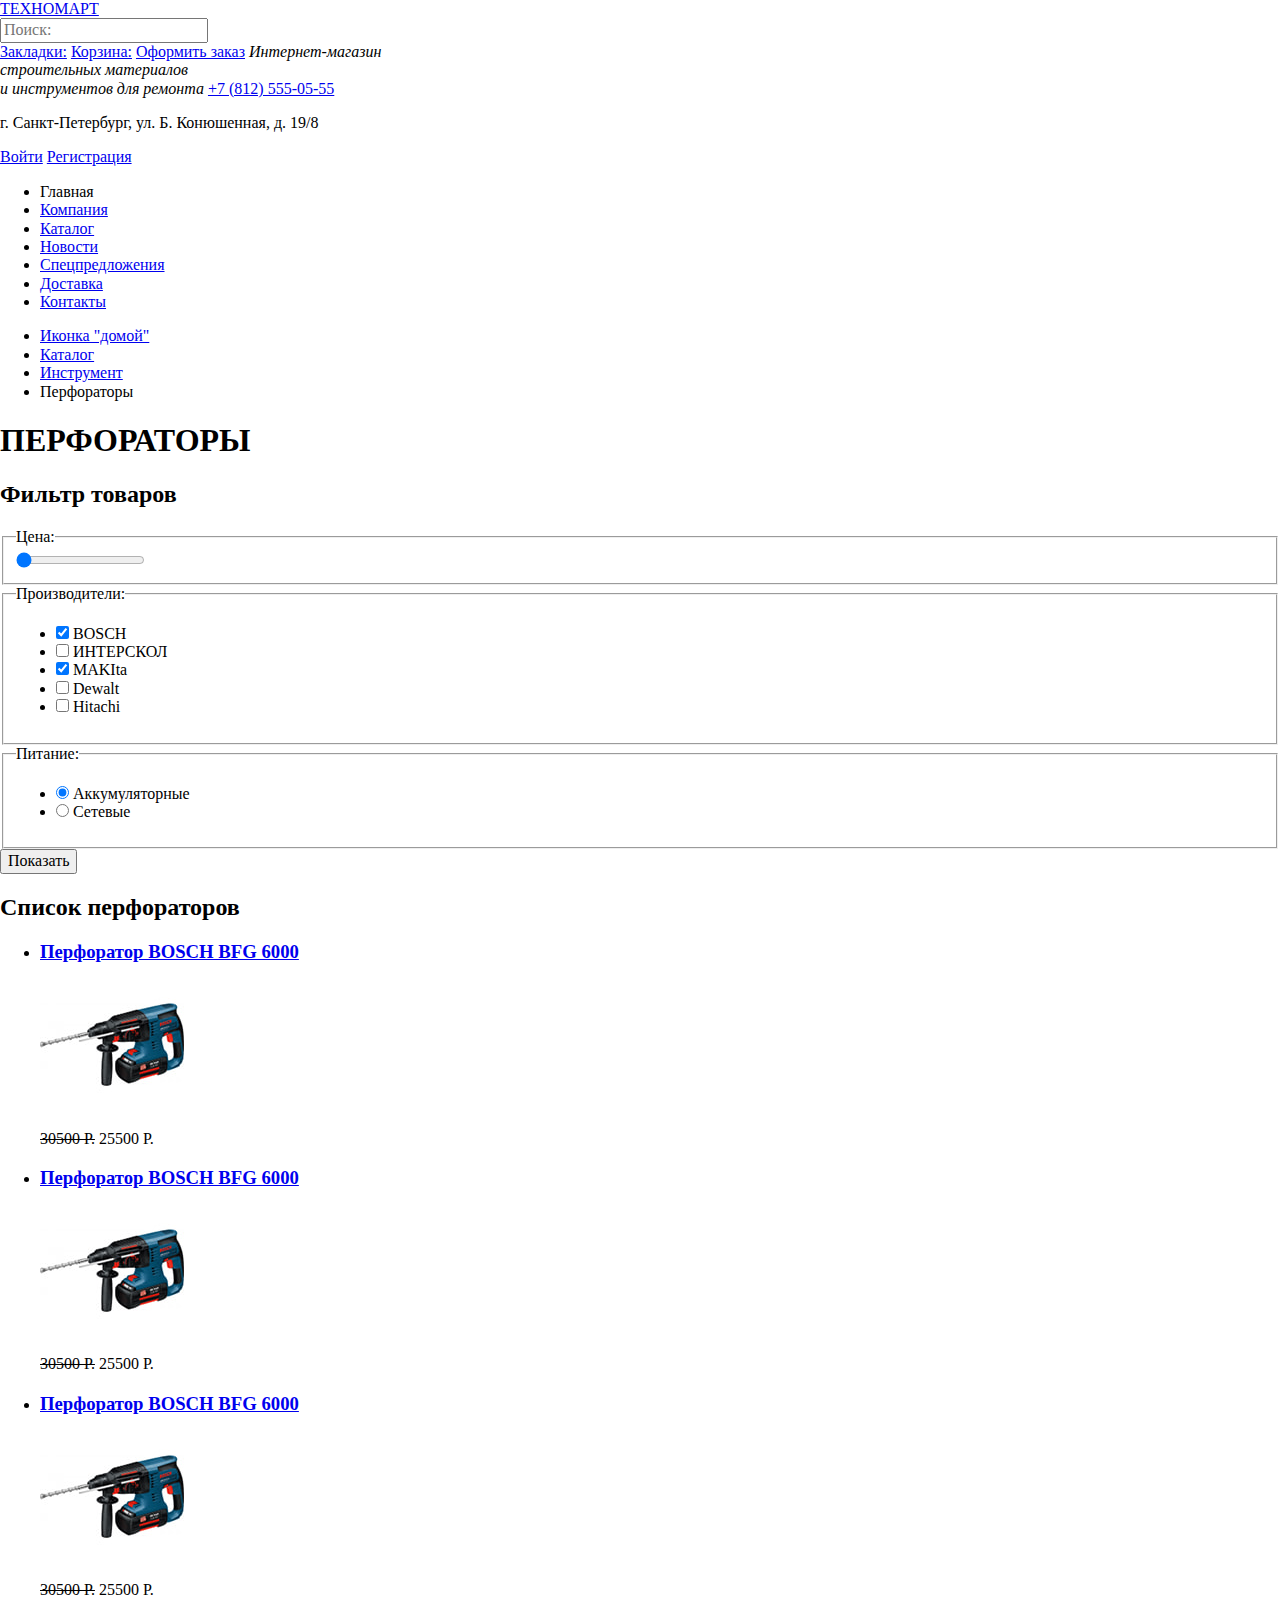
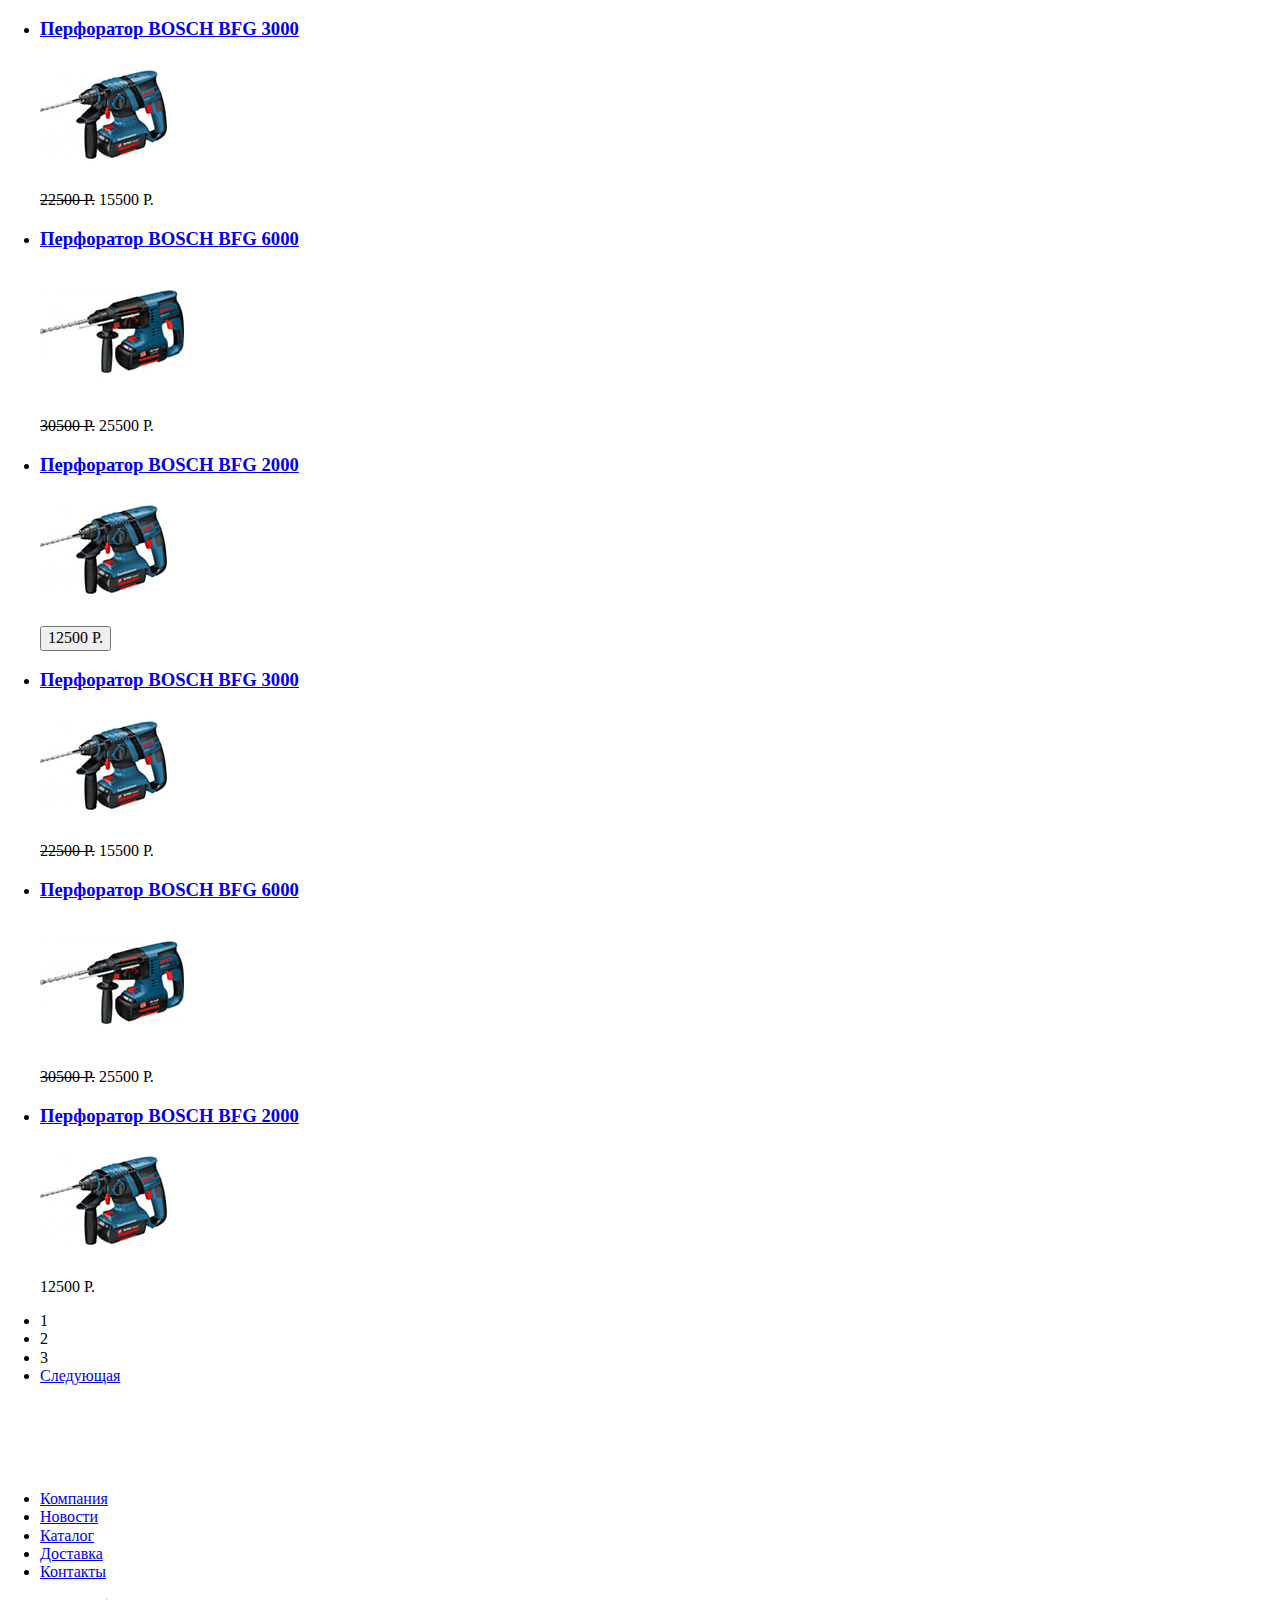
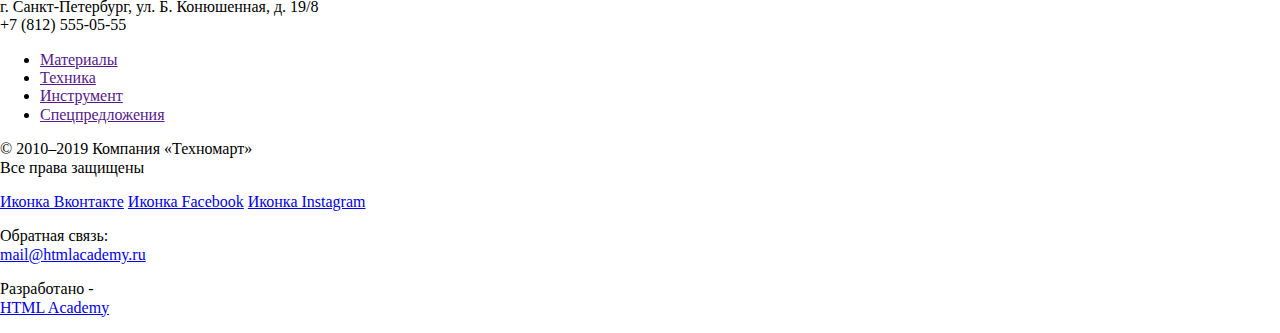
==== catalog.html @ 5f85db60 "Подключает нормалайз" ====
<!DOCTYPE html>
<html lang="en">
<head>
    <meta charset="UTF-8">
    <meta name="viewport" content="width=device-width, initial-scale=1">
    <title>Каталог</title>
    <link rel="stylesheet" href="css/normalize.css">
    <link rel="icon" href="favicon.ico">
    <link rel="icon" href="img/favicons/32.svg" type="image/svg+xml">
    <link rel="apple-touch-icon" href="img/favicons/favicon-180.png">
    <link rel="manifest" href="manifest.webmanifest">
</head>
<body>
    <header>
        <!--Верхний блок-->
         <!--Логотип-->
           <a href="index.html">ТЕХНОМАРТ</a>
         <!--Поиск-->
           <form action="#" method="POST">
             <input type="search" placeholder="Поиск:">
           </form>

           <a href="#">Закладки:</a>
           <a href="#">Корзина:</a>
           <a href="#">Оформить заказ</a>

        <!--Центральный блок-->
         <!--Текст-->
          <i>Интернет-магазин <br> строительных материалов <br> и инструментов для ремонта</i>
         <!--Контакты-->
          <a href="tel:+78125550555">+7 (812) 555-05-55</a>
          <p>г. Санкт-Петербург, ул. Б. Конюшенная, д. 19/8</p>
         <!--Блок авторизации-->
          <a href="blank.html">Войти</a>
          <a href="blank.html">Регистрация</a>

        <!--Меню-->
        <nav>
          <ul>
            <li><a>Главная</a></li>
            <li><a href="#">Компания</a></li>
            <li><a href="catalog.html">Каталог</a></li>
            <li><a href="#">Новости</a></li>
            <li><a href="#">Спецпредложения</a></li>
            <li><a href="#">Доставка</a></li>
            <li><a href="#">Контакты</a></li>
          </ul>
        </nav>
    </header>
    <main>
      <!--Хлебные крошки-->
      <ul>
        <li><a href="catalog.html">Иконка "домой"</a></li>
        <li><a href="#">Каталог</a></li>
        <li><a href="#">Инструмент</a></li>
        <li><a>Перфораторы</a></li>
      </ul>

    <h1>ПЕРФОРАТОРЫ</h1>

    <!---->
    <section>
        <h2>Фильтр товаров</h2>

        <form method="get" action="https://echo.htmlacademy.ru">
            <fieldset>
              <legend>Цена:</legend>
              <form action="">
                <input type="range" min="0" max="30000" step="1" value="1">
                <!--Здесь нужно прописать JS, чтобы все заработало. Нашла пример, как это сделано с увеличением шрифта
                  https://up.htmlacademy.ru/htmlcss/30/module/4/item/7
                  Переделать этот вариант под себя или найти что-то уже рабочее.

                  const form = document.querySelector('form');
                    const title = document.querySelector('h1');

                    form.addEventListener('input', event => {
                      const {value} = event.target;
                      title.style.fontSize = `${value * 32}px`
                    });-->
              </form>
            </fieldset>
            <fieldset>
              <legend>Производители:</legend>
              <ul>
                  <li>
                    <input type="checkbox" name="BOSCH" id="filter-BOSCH" checked>
                    <label for="filter-BOSCH">BOSCH</label>
                  </li>
                  <li>
                    <input type="checkbox" name="interskol" id="filter-interskol">
                    <label for="filter-interskol">ИНТЕРСКОЛ</label>
                  </li>
                  <li>
                      <input type="checkbox" name="MAKIta" id="filter-MAKIta" checked>
                      <label for="filter-MAKIta">MAKIta</label>
                    </li>
                  <li>
                      <input type="checkbox" name="Dewalt" id="filter-Dewalt">
                      <label for="filter-Dewalt">Dewalt</label>
                    </li>
                  <li>
                      <input type="checkbox" name="Hitachi" id="filter-Hitachi">
                      <label for="filter-Hitachi">Hitachi</label>
                    </li>
              </ul>
            </fieldset>
            <fieldset>
              <legend>Питание:</legend>
                <ul>
                    <li>
                        <input type="radio" name="sapply" value="rechargeable" id="filter-rechargeable" checked>
                        <label for="filter-rechargeable">Аккумуляторные</label>
                    </li>
                    <li>
                        <input type="radio" name="sapply" value="mains" id="filter-mains">
                        <label for="filter-mains">Сетевые</label>
                    </li>
                </ul>
            </fieldset>
            <button type="submit">Показать</button>
          </form>

    </section>
    <section>
        <h2>Список перфораторов</h2>
        <ul>
            <li>
                <a href="#">
                    <h3>Перфоратор BOSCH BFG 6000</h3>
                    <p>
                      <img src="img/goods/snippet-945.jpg" width="144" height="128" alt="Перфоратор BOSCH BFG 6000">
                    </p>
                  </a>
                  <p>
                    <s>30500 Р.</s>
                    25500 Р.
                  </p>
            </li>
            <li>
                <a href="#">
                    <h3>Перфоратор BOSCH BFG 6000</h3>
                    <p>
                      <img src="img/goods/snippet-945.jpg" width="144" height="128" alt="Перфоратор BOSCH BFG 6000">
                    </p>
                  </a>
                  <p>
                    <s>30500 Р.</s>
                    25500 Р.
                  </p>
            </li>
            <li>
                <a href="#">
                    <h3>Перфоратор BOSCH BFG 6000</h3>
                    <p>
                      <img src="img/goods/snippet-945.jpg" width="144" height="128" alt="Перфоратор BOSCH BFG 6000">
                    </p>
                  </a>
                  <p>
                    <s>30500 Р.</s>
                    25500 Р.
                  </p>
            </li>
            <li>
                <a href="#">
                    <h3>Перфоратор BOSCH BFG 3000</h3>
                    <p>
                      <img src="img/goods/snippet-18927.jpg" width="127" height="112" alt="Перфоратор BOSCH BFG 3000">
                    </p>
                  </a>
                  <p>
                    <s>22500 Р.</s>
                    15500 Р.
                  </p>
            </li>
            <li>
                <a href="#">
                    <h3>Перфоратор BOSCH BFG 6000</h3>
                    <p>
                      <img src="img/goods/snippet-945.jpg" width="144" height="128" alt="Перфоратор BOSCH BFG 6000">
                    </p>
                  </a>
                  <p>
                    <s>30500 Р.</s>
                    25500 Р.
                  </p>
            </li>
            <li>
                <a href="#">
                    <h3>Перфоратор BOSCH BFG 2000</h3>
                    <p>
                        <img src="img/goods/snippet-18927.jpg" width="127" height="112" alt="Перфоратор BOSCH BFG 2000">
                    </p>
                  </a>
                  <p>
                    <s></s>
                    <button type="button">12500 Р.</button>
                  </p>
            </li>
            <li>
                <a href="#">
                    <h3>Перфоратор BOSCH BFG 3000</h3>
                    <p>
                      <img src="img/goods/snippet-18927.jpg" width="127" height="112" alt="Перфоратор BOSCH BFG 3000">
                    </p>
                  </a>
                  <p>
                    <s>22500 Р.</s>
                    15500 Р.
                  </p>
            </li>
            <li>
                <a href="#">
                    <h3>Перфоратор BOSCH BFG 6000</h3>
                    <p>
                      <img src="img/goods/snippet-945.jpg" width="144" height="128" alt="Перфоратор BOSCH BFG 6000">
                    </p>
                  </a>
                  <p>
                    <s>30500 Р.</s>
                    25500 Р.
                  </p>
            </li>
            <li>
                <a href="#">
                    <h3>Перфоратор BOSCH BFG 2000</h3>
                    <p>
                        <img src="img/goods/snippet-18927.jpg" width="127" height="112" alt="Перфоратор BOSCH BFG 2000">
                    </p>
                  </a>
                  <p>
                    <s></s>
                    12500 Р.
                  </p>
            </li>
        </ul>
        <!--Пагинация-->
        <ul>
            <li>1</li>
            <li><a href="#"></a>2</li>
            <li><a href="#"></a>3</li>
            <li><a href="#">Следующая</a></li>
        </ul>
    </section>
    </main>
    <footer>
        <!--Верхний блок футера-->
           <!--Логотип-->
           <p>
            <img src="img/logo-technomart.svg"  width="220" height="68" alt="Логотип «Техномарт»">
          </p>
           <ul>
             <li><a href="#">Компания</a></li>
             <li><a href="#">Новости</a></li>
             <li><a href="catalog.html">Каталог</a></li>
             <li><a href="#">Доставка</a></li>
             <li><a href="#">Контакты</a></li>
           </ul>
           <p>г. Санкт-Петербург, ул. Б. Конюшенная, д. 19/8 <br>
             +7 (812) 555-05-55</p>
             <ul>
               <li><a href="">Материалы</a></li>
               <li><a href="">Техника</a></li>
               <li><a href="">Инструмент</a></li>
               <li><a href="">Спецпредложения</a></li>
             </ul>
       <!--Нижний блок футера-->
          <p>© 2010–2019 Компания «Техномарт» <br>
           Все права защищены</p>

           <a href="#">Иконка Вконтакте</a>
           <a href="#">Иконка Facebook</a>
           <a href="#">Иконка Instagram</a>

           <p>Обратная связь: <br>
             <a href="mailto:mail@htmlacademy.ru">mail@htmlacademy.ru</a></p>

             <p>
               Разработано - <br>
               <a href="https://htmlacademy.ru/intensive/htmlcss">HTML Academy</a>
             </p>

    </footer>
</body>
</html>
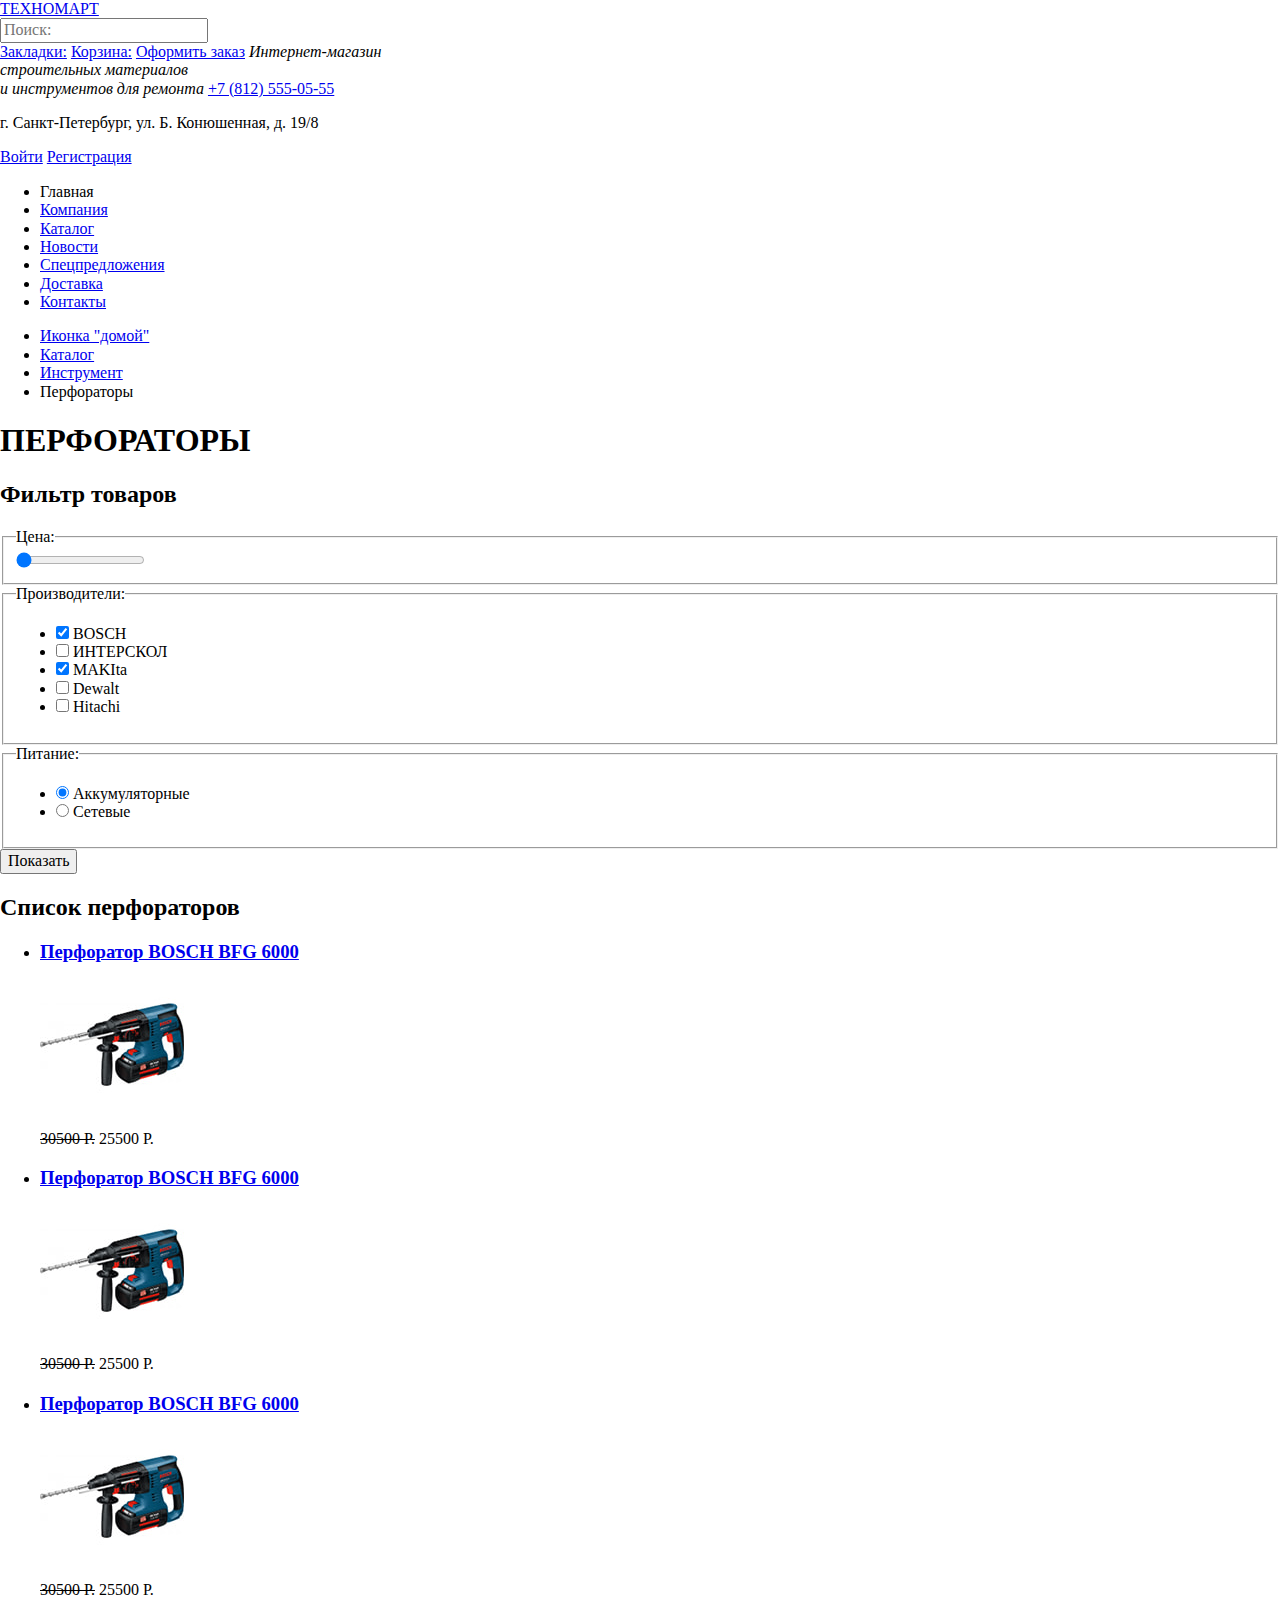
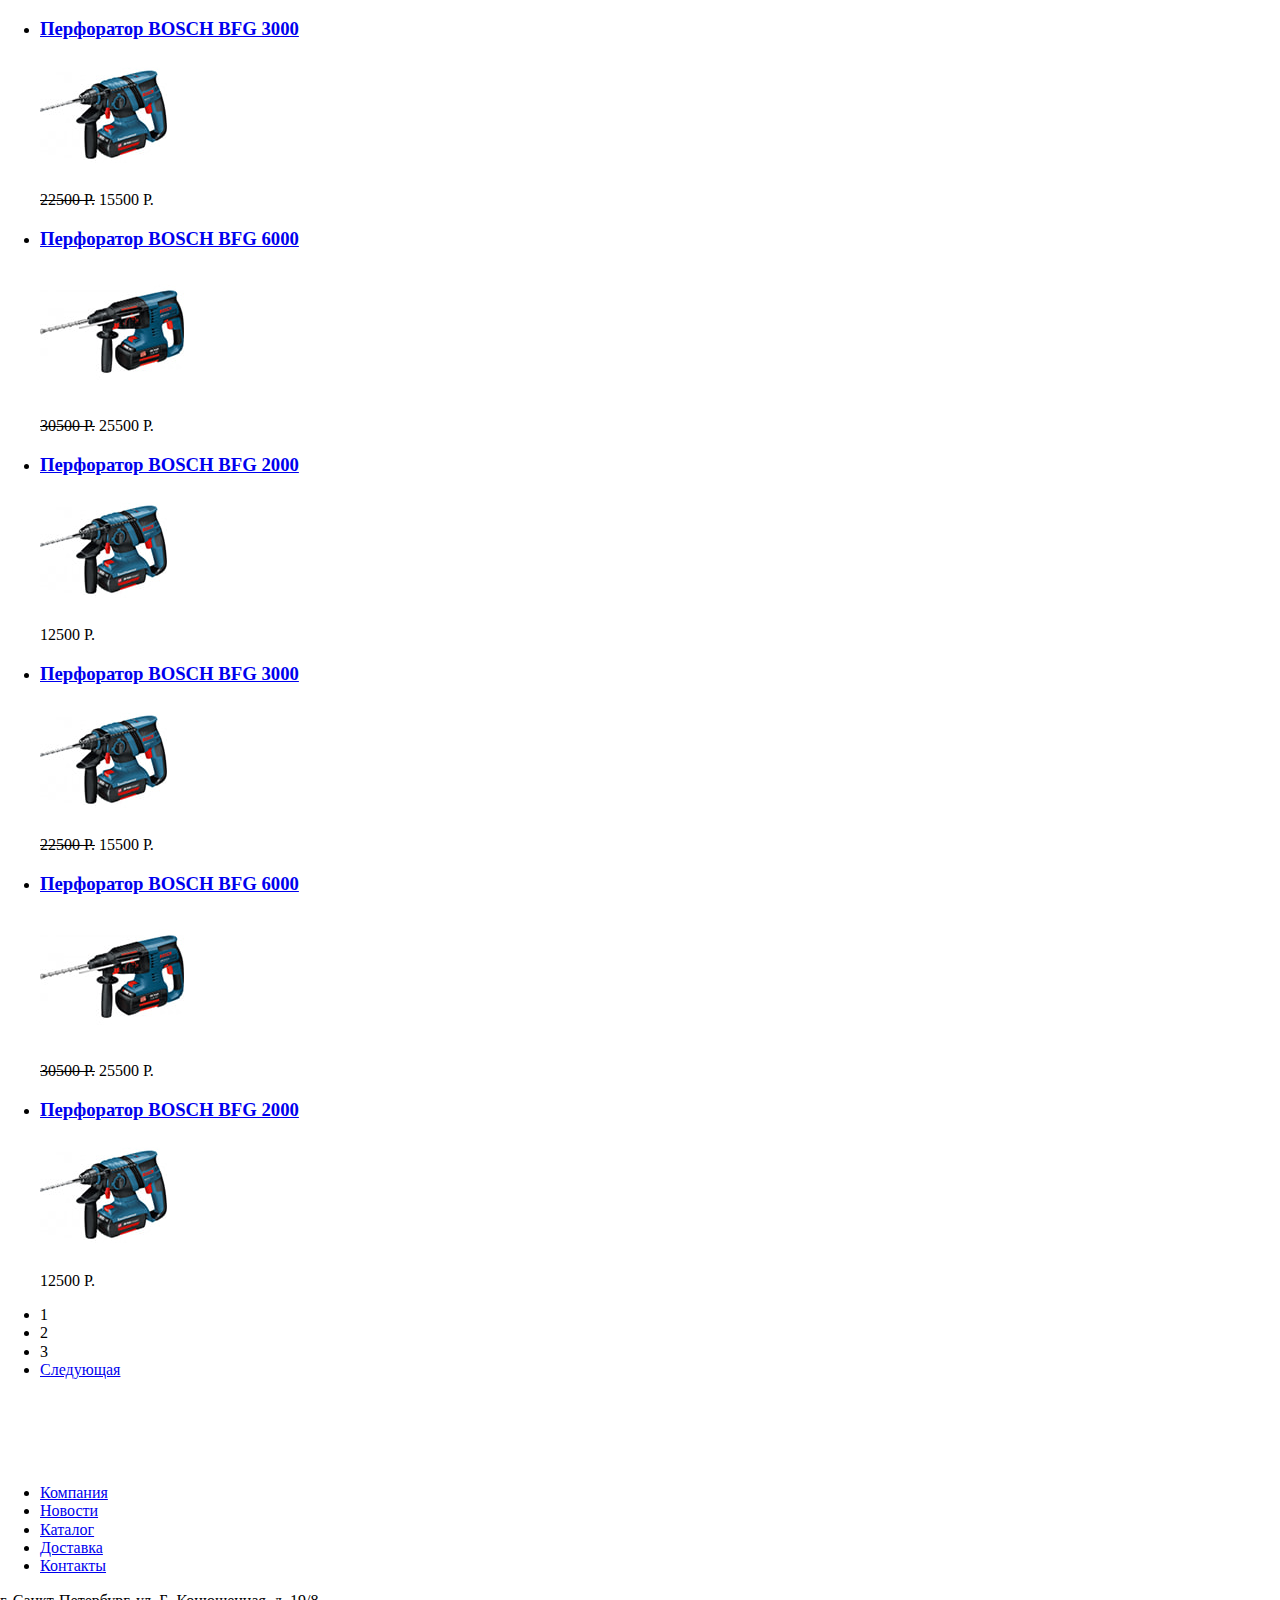
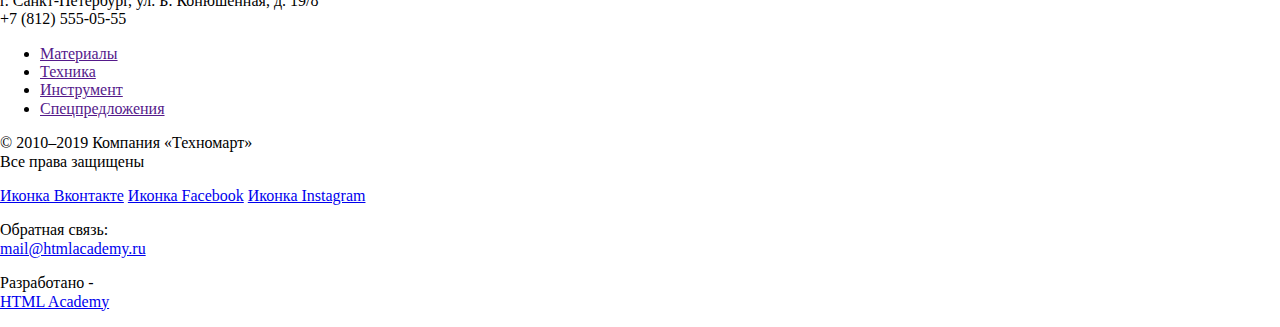
==== commit bba579d2: "Создает стилизацию главной страницы" ====
--- a/catalog.html
+++ b/catalog.html
@@ -1,5 +1,5 @@
 <!DOCTYPE html>
-<html lang="en">
+<html class="page" lang="ru">
 <head>
     <meta charset="UTF-8">
     <meta name="viewport" content="width=device-width, initial-scale=1">
@@ -10,7 +10,7 @@
     <link rel="apple-touch-icon" href="img/favicons/favicon-180.png">
     <link rel="manifest" href="manifest.webmanifest">
 </head>
-<body>
+<body class="page-body">
     <header>
         <!--Верхний блок-->
          <!--Логотип-->
@@ -194,7 +194,7 @@
                   </a>
                   <p>
                     <s></s>
-                    <button type="button">12500 Р.</button>
+                    12500 Р.
                   </p>
             </li>
             <li>
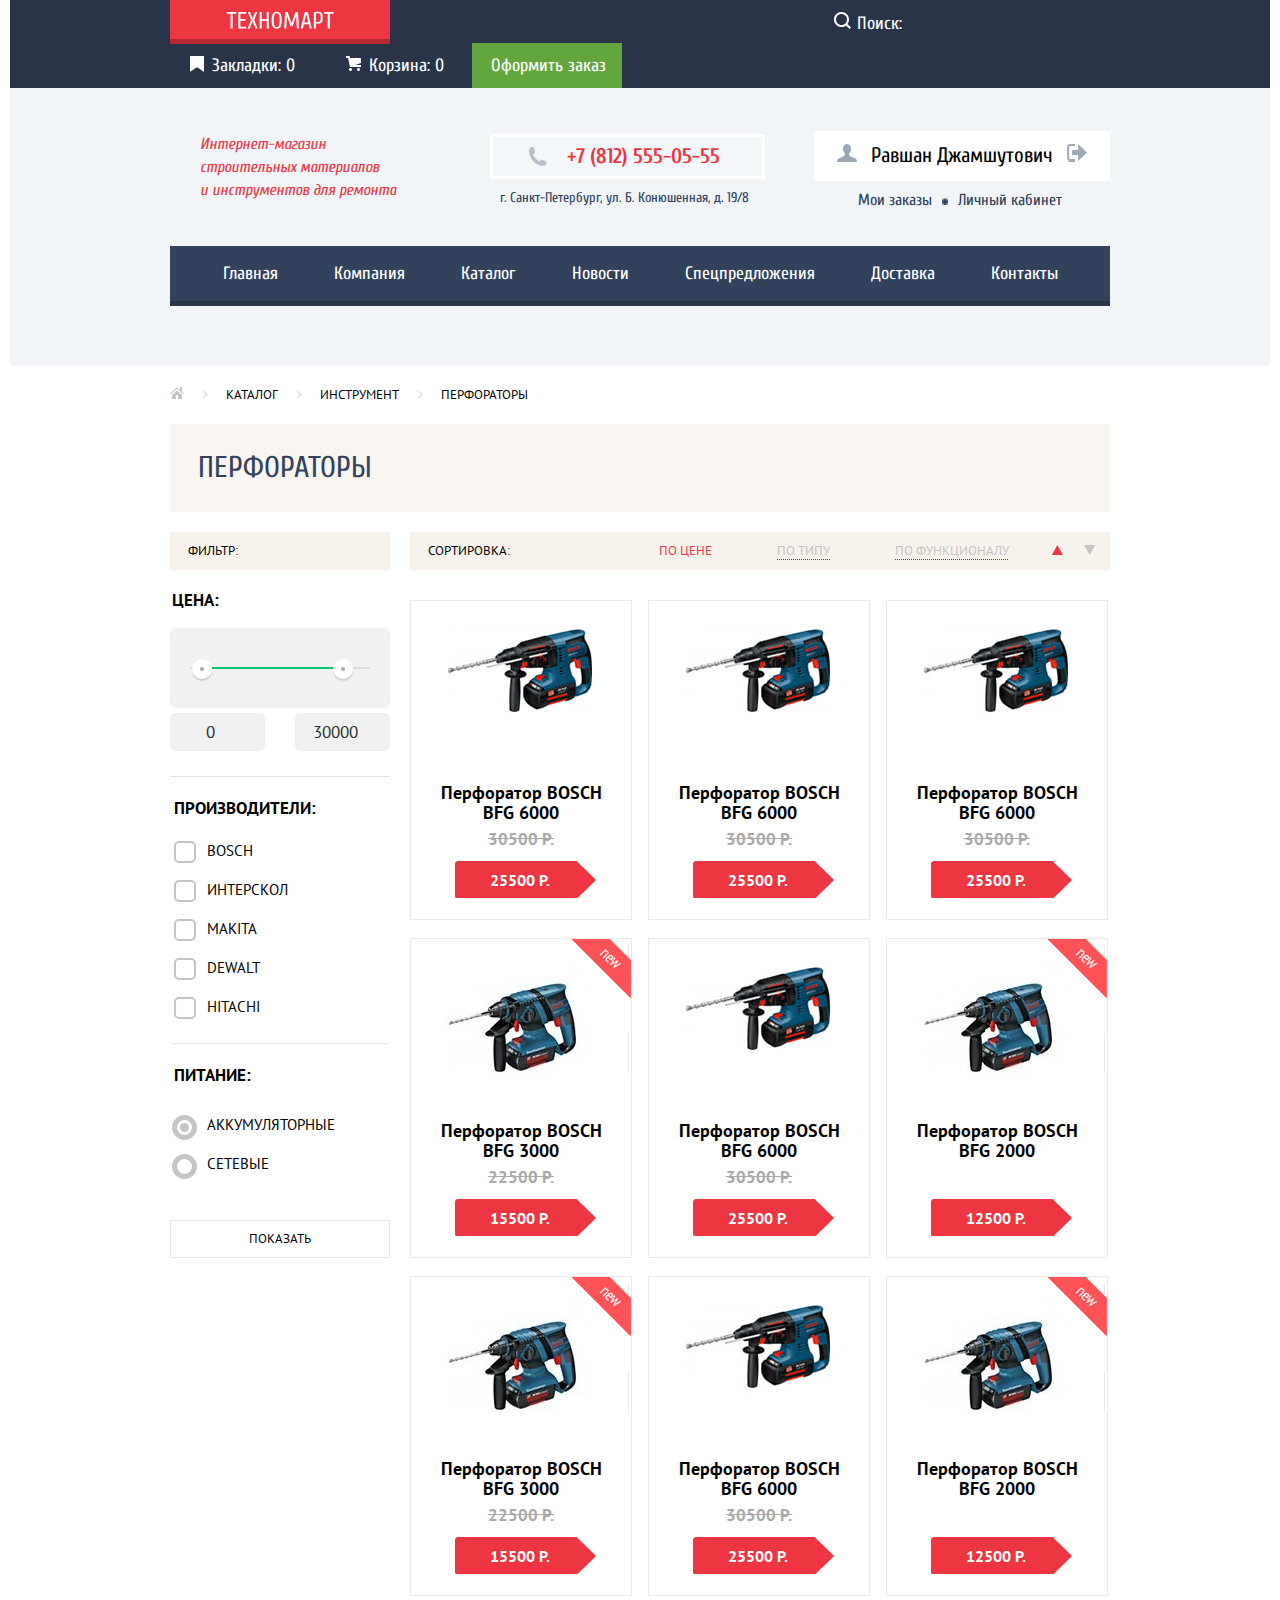
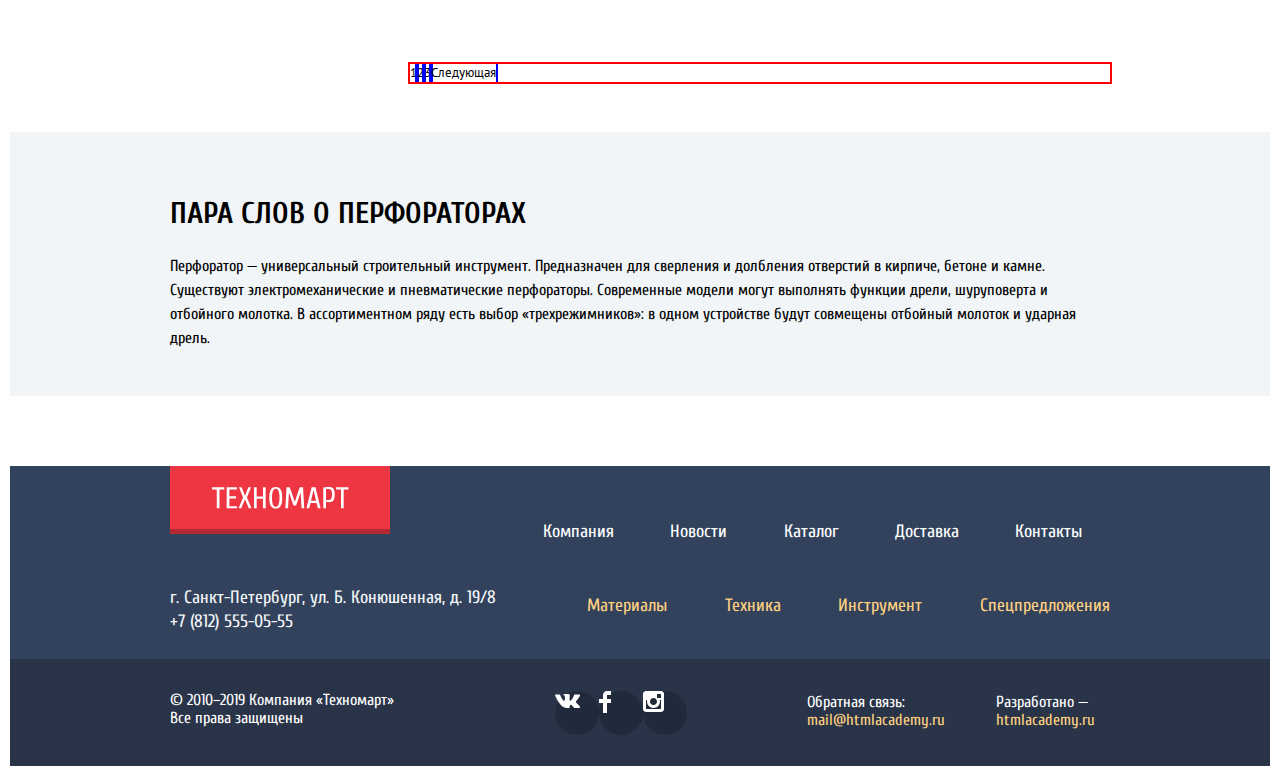
==== commit 8959eb63: "finish" ====
--- a/catalog.html
+++ b/catalog.html
@@ -5,281 +5,452 @@
     <meta name="viewport" content="width=device-width, initial-scale=1">
     <title>Каталог</title>
     <link rel="stylesheet" href="css/normalize.css">
+    <link rel="stylesheet" href="css/style.css">
+
     <link rel="icon" href="favicon.ico">
     <link rel="icon" href="img/favicons/32.svg" type="image/svg+xml">
     <link rel="apple-touch-icon" href="img/favicons/favicon-180.png">
     <link rel="manifest" href="manifest.webmanifest">
-</head>
+
+    <link rel="preconnect" href="https://fonts.gstatic.com">
+    <link rel="stylesheet" href="https://fonts.googleapis.com/css2?family=Cuprum:ital,wght@0,400;0,700;1,400&display=swap">
+    <link rel="stylesheet" href="https://fonts.googleapis.com/css2?family=Cuprum:ital,wght@0,400;0,700;1,400&family=PT+Sans:wght@400;700&display=swap">
+  </head>
 <body class="page-body">
-    <header>
-        <!--Верхний блок-->
-         <!--Логотип-->
-           <a href="index.html">ТЕХНОМАРТ</a>
-         <!--Поиск-->
-           <form action="#" method="POST">
-             <input type="search" placeholder="Поиск:">
-           </form>
-
-           <a href="#">Закладки:</a>
-           <a href="#">Корзина:</a>
-           <a href="#">Оформить заказ</a>
-
-        <!--Центральный блок-->
-         <!--Текст-->
-          <i>Интернет-магазин <br> строительных материалов <br> и инструментов для ремонта</i>
-         <!--Контакты-->
-          <a href="tel:+78125550555">+7 (812) 555-05-55</a>
-          <p>г. Санкт-Петербург, ул. Б. Конюшенная, д. 19/8</p>
-         <!--Блок авторизации-->
-          <a href="blank.html">Войти</a>
-          <a href="blank.html">Регистрация</a>
-
-        <!--Меню-->
-        <nav>
-          <ul>
-            <li><a>Главная</a></li>
-            <li><a href="#">Компания</a></li>
-            <li><a href="catalog.html">Каталог</a></li>
-            <li><a href="#">Новости</a></li>
-            <li><a href="#">Спецпредложения</a></li>
-            <li><a href="#">Доставка</a></li>
-            <li><a href="#">Контакты</a></li>
+  <header class="header">
+
+    <!--Верхний блок-->
+      <div class="header-top-block">
+        <div class="wrapper">
+          <!--Логотип-->
+          <a class="header-logo">
+            <div>
+              <img src="img/logo-technomart.svg"  width="108" height="18" alt="Логотип «Техномарт»">
+            </div>
+          </a>
+          <!--Поиск-->
+          <form class="search-form" action="search.html" method="GET">
+            <button class="search-button"><svg width="17" height="17" viewBox="0 0 17 17" fill="rgba(255, 255, 255, 0.3)" xmlns="http://www.w3.org/2000/svg">
+              <path fill-rule="evenodd" clip-rule="evenodd" d="M13.458 12.044L17 15.586L15.586 17L12.044 13.458C10.782 14.421 9.21 15 7.5 15C3.35786 15 0 11.6421 0 7.5C0 3.35786 3.35786 0 7.5 0C11.6421 0 15 3.35786 15 7.5C15.0001 9.14309 14.4581 10.7403 13.458 12.044ZM7.5 2C4.467 2 2 4.467 2 7.5C2.00331 10.5362 4.4638 12.9967 7.5 13C10.532 13 13 10.532 13 7.5C13 4.467 10.532 2 7.5 2Z" fill="white"/>
+              </svg></button>
+            <input type="search" name="text" id="search-form" placeholder="Поиск:" required>
+            <label for="search-form">
+              <!--<button class="visually-hidden" type="submit">Найти</button>-->
+            </label>
+          </form>
+          <ul class="user-navigation">
+            <li><a class="header-bookmarks" href="#">Закладки: 0</a></li>
+            <li><a class="header-basket" href="#">Корзина: 0</a></li>
+            <li><a class="header-checkout" href="#">Оформить заказ</a></li>
           </ul>
-        </nav>
-    </header>
+        </div>
+      </div>
+      <div class="header-central-block-bg">
+        <div class="wrapper">
+          <!--Центральный блок-->
+          <div class="header-central-block">
+          <!--Текст-->
+            <p class="header-description">Интернет-магазин <br> строительных материалов <br> и инструментов для ремонта</p>
+
+            <div class="header-contacts">
+              <!--Контакты-->
+              <a class="contacts-phone" href="tel:+78125550555">+7 (812) 555-05-55</a>
+              <p class="contacts-address">г. Санкт-Петербург, ул. Б. Конюшенная, д. 19/8</p>
+            </div>
+            <!--Блок авторизации-->
+            <div class="header-authorization catalog-authorization">
+              <a class="header-user" href="#">Равшан Джамшутович</a>
+              <ul class="header-user-links">
+                <li><a href="#">Мои заказы</a></li>
+                <li><span><img src="img/icons/icon-dot.png" alt="" width="6" height="7"></span></li>
+                <li><a href="#">Личный кабинет</a></li>
+              </ul>
+            </div>
+          </div>
+          <!--Меню-->
+          <nav class="main-navigation header-main-navigation">
+            <ul>
+              <li><a>Главная</a></li>
+              <li><a href="#">Компания</a></li>
+              <li><a href="catalog.html">Каталог</a></li>
+              <li><a href="#">Новости</a></li>
+              <li><a href="#">Спецпредложения</a></li>
+              <li><a href="#">Доставка</a></li>
+              <li><a href="#">Контакты</a></li>
+            </ul>
+          </nav>
+        </div>
+      </div>
+  </header>
     <main>
+      <div class="wrapper">
       <!--Хлебные крошки-->
-      <ul>
-        <li><a href="catalog.html">Иконка "домой"</a></li>
+      <ul class="breadcrumbs">
+        <li><a href="catalog.html"><img src="img/icons/icon-home.png" alt="" width="14" height="12"></a></li>
+        <li><span><img src="img/icons/bradcrambs-row.png" alt="" width="6" height="10"></span></li>
         <li><a href="#">Каталог</a></li>
+        <li><span><img src="img/icons/bradcrambs-row.png" alt="" width="6" height="10"></span></li>
         <li><a href="#">Инструмент</a></li>
+        <li><span><img src="img/icons/bradcrambs-row.png" alt="" width="6" height="10"></span></li>
         <li><a>Перфораторы</a></li>
       </ul>
-
-    <h1>ПЕРФОРАТОРЫ</h1>
-
-    <!---->
-    <section>
-        <h2>Фильтр товаров</h2>
-
-        <form method="get" action="https://echo.htmlacademy.ru">
-            <fieldset>
-              <legend>Цена:</legend>
-              <form action="">
-                <input type="range" min="0" max="30000" step="1" value="1">
-                <!--Здесь нужно прописать JS, чтобы все заработало. Нашла пример, как это сделано с увеличением шрифта
-                  https://up.htmlacademy.ru/htmlcss/30/module/4/item/7
-                  Переделать этот вариант под себя или найти что-то уже рабочее.
-
-                  const form = document.querySelector('form');
-                    const title = document.querySelector('h1');
-
-                    form.addEventListener('input', event => {
-                      const {value} = event.target;
-                      title.style.fontSize = `${value * 32}px`
-                    });-->
-              </form>
-            </fieldset>
-            <fieldset>
-              <legend>Производители:</legend>
-              <ul>
-                  <li>
-                    <input type="checkbox" name="BOSCH" id="filter-BOSCH" checked>
-                    <label for="filter-BOSCH">BOSCH</label>
-                  </li>
-                  <li>
-                    <input type="checkbox" name="interskol" id="filter-interskol">
-                    <label for="filter-interskol">ИНТЕРСКОЛ</label>
-                  </li>
-                  <li>
-                      <input type="checkbox" name="MAKIta" id="filter-MAKIta" checked>
-                      <label for="filter-MAKIta">MAKIta</label>
-                    </li>
-                  <li>
-                      <input type="checkbox" name="Dewalt" id="filter-Dewalt">
-                      <label for="filter-Dewalt">Dewalt</label>
-                    </li>
-                  <li>
-                      <input type="checkbox" name="Hitachi" id="filter-Hitachi">
-                      <label for="filter-Hitachi">Hitachi</label>
-                    </li>
-              </ul>
-            </fieldset>
-            <fieldset>
-              <legend>Питание:</legend>
-                <ul>
-                    <li>
-                        <input type="radio" name="sapply" value="rechargeable" id="filter-rechargeable" checked>
-                        <label for="filter-rechargeable">Аккумуляторные</label>
-                    </li>
-                    <li>
-                        <input type="radio" name="sapply" value="mains" id="filter-mains">
-                        <label for="filter-mains">Сетевые</label>
-                    </li>
-                </ul>
-            </fieldset>
-            <button type="submit">Показать</button>
+      <h1 class="catalog-h1">ПЕРФОРАТОРЫ</h1>
+
+      <!---->
+
+      <section class="catalog">
+        <h2 class="visually-hidden">Фильтр товаров</h2>
+        <div class="catalog-filter catalog-heading">ФИЛЬТР:</div>
+        <ul class="catalog-sorting  catalog-heading">
+          <li>СОРТИРОВКА:</li>
+          <ul class="sorting-items">
+            <li class="sorting active">ПО ЦЕНЕ</li>
+            <li class="sorting">ПО ТИПУ</li>
+            <li class="sorting">ПО ФУНКЦИОНАЛУ</li>
+            <li class="catalog-direction">
+            <svg class="direction-left active" width="12" height="10" viewBox="0 0 12 10" fill="none" xmlns="http://www.w3.org/2000/svg">
+              <path d="M5.66241 10L0.162415 0H11.1624" fill="black"/>
+            </svg>
+            <svg class="direction-right" width="12" height="10" viewBox="0 0 12 10" fill="none" xmlns="http://www.w3.org/2000/svg">
+              <path d="M5.66241 10L0.162415 0H11.1624" fill="black"/>
+            </svg>
+            </li>
+          </ul>
+        </ul>
+        <div class="catalog-filters">
+          <form class="filter" method="get" action="https://echo.htmlacademy.ru">
+            <fieldset class="filter-item">
+                  <legend>Цена:</legend>
+                  <div class="range-filter">
+                    <div class="range-controls">
+                      <div class="scale">
+                        <div class="bar" style="
+                          width: 80%;
+                          margin-left: 5%
+                        "></div>
+                      </div>
+                      <div class="toggle toggle-min" tabindex="0" style="
+                        left: 10%
+                      "></div>
+                      <div class="toggle toggle-max" tabindex="0" style="
+                        left: 74%
+                      "></div>
+                    </div>
+                    <div class="price-controls">
+                      <label class="min-price">
+                        <input type="number" name="min-price" value="0">
+                      </label>
+                      <label class="max-price">
+                        <input type="number" name="max-price" value="30000">
+                      </label>
+                    </div>
+                  </div>
+                </fieldset>
+                <fieldset class="producers">
+                  <legend>Производители:</legend>
+                  <ul>
+                      <li class="filter-option filter-checkbox">
+                        <input class="visually-hidden filter-input-checkbox filter-input" type="checkbox" name="BOSCH" id="filter-BOSCH" checked>
+                        <label for="filter-BOSCH">BOSCH</label>
+                      </li>
+                      <li class="filter-option filter-checkbox">
+                        <input class="visually-hidden filter-input-checkbox filter-input" type="checkbox" name="interskol" id="filter-interskol">
+                        <label for="filter-interskol">ИНТЕРСКОЛ</label>
+                      </li>
+                      <li class="filter-option filter-checkbox">
+                          <input class="visually-hidden filter-input-checkbox filter-input" type="checkbox" name="MAKIta" id="filter-MAKIta" checked>
+                          <label for="filter-MAKIta">MAKIta</label>
+                        </li>
+                      <li class="filter-option filter-checkbox">
+                          <input class="visually-hidden filter-input-checkbox filter-input" type="checkbox" name="Dewalt" id="filter-Dewalt">
+                          <label for="filter-Dewalt">Dewalt</label>
+                        </li>
+                      <li class="filter-option filter-checkbox">
+                          <input class="visually-hidden filter-input-checkbox filter-input" type="checkbox" name="Hitachi" id="filter-Hitachi">
+                          <label for="filter-Hitachi">Hitachi</label>
+                        </li>
+                  </ul>
+                </fieldset>
+                <fieldset class="power-supply">
+                  <legend>Питание:</legend>
+                    <ul>
+                        <li>
+                            <input class="visually-hidden filter-input-radio filter-input" type="radio" name="sapply" value="rechargeable" id="filter-rechargeable" checked>
+                            <label for="filter-rechargeable">Аккумуляторные</label>
+                        </li>
+                        <li>
+                            <input class="visually-hidden filter-input-radio filter-input" type="radio" name="sapply" value="mains" id="filter-mains">
+                            <label for="filter-mains">Сетевые</label>
+                        </li>
+                    </ul>
+                </fieldset>
+                <button class="filter-button" type="submit">Показать</button>
           </form>
-
-    </section>
-    <section>
-        <h2>Список перфораторов</h2>
-        <ul>
-            <li>
-                <a href="#">
-                    <h3>Перфоратор BOSCH BFG 6000</h3>
-                    <p>
-                      <img src="img/goods/snippet-945.jpg" width="144" height="128" alt="Перфоратор BOSCH BFG 6000">
-                    </p>
-                  </a>
-                  <p>
-                    <s>30500 Р.</s>
-                    25500 Р.
-                  </p>
-            </li>
-            <li>
-                <a href="#">
-                    <h3>Перфоратор BOSCH BFG 6000</h3>
-                    <p>
-                      <img src="img/goods/snippet-945.jpg" width="144" height="128" alt="Перфоратор BOSCH BFG 6000">
-                    </p>
-                  </a>
-                  <p>
-                    <s>30500 Р.</s>
-                    25500 Р.
-                  </p>
-            </li>
-            <li>
-                <a href="#">
-                    <h3>Перфоратор BOSCH BFG 6000</h3>
-                    <p>
-                      <img src="img/goods/snippet-945.jpg" width="144" height="128" alt="Перфоратор BOSCH BFG 6000">
-                    </p>
-                  </a>
-                  <p>
-                    <s>30500 Р.</s>
-                    25500 Р.
-                  </p>
-            </li>
-            <li>
-                <a href="#">
-                    <h3>Перфоратор BOSCH BFG 3000</h3>
-                    <p>
-                      <img src="img/goods/snippet-18927.jpg" width="127" height="112" alt="Перфоратор BOSCH BFG 3000">
-                    </p>
-                  </a>
-                  <p>
-                    <s>22500 Р.</s>
-                    15500 Р.
-                  </p>
-            </li>
-            <li>
-                <a href="#">
-                    <h3>Перфоратор BOSCH BFG 6000</h3>
-                    <p>
-                      <img src="img/goods/snippet-945.jpg" width="144" height="128" alt="Перфоратор BOSCH BFG 6000">
-                    </p>
-                  </a>
-                  <p>
-                    <s>30500 Р.</s>
-                    25500 Р.
-                  </p>
-            </li>
-            <li>
-                <a href="#">
-                    <h3>Перфоратор BOSCH BFG 2000</h3>
-                    <p>
-                        <img src="img/goods/snippet-18927.jpg" width="127" height="112" alt="Перфоратор BOSCH BFG 2000">
-                    </p>
-                  </a>
-                  <p>
-                    <s></s>
-                    12500 Р.
-                  </p>
-            </li>
-            <li>
-                <a href="#">
-                    <h3>Перфоратор BOSCH BFG 3000</h3>
-                    <p>
-                      <img src="img/goods/snippet-18927.jpg" width="127" height="112" alt="Перфоратор BOSCH BFG 3000">
-                    </p>
-                  </a>
-                  <p>
-                    <s>22500 Р.</s>
-                    15500 Р.
-                  </p>
-            </li>
-            <li>
-                <a href="#">
-                    <h3>Перфоратор BOSCH BFG 6000</h3>
-                    <p>
-                      <img src="img/goods/snippet-945.jpg" width="144" height="128" alt="Перфоратор BOSCH BFG 6000">
-                    </p>
-                  </a>
-                  <p>
-                    <s>30500 Р.</s>
-                    25500 Р.
-                  </p>
-            </li>
-            <li>
-                <a href="#">
-                    <h3>Перфоратор BOSCH BFG 2000</h3>
-                    <p>
-                        <img src="img/goods/snippet-18927.jpg" width="127" height="112" alt="Перфоратор BOSCH BFG 2000">
-                    </p>
-                  </a>
-                  <p>
-                    <s></s>
-                    12500 Р.
-                  </p>
-            </li>
-        </ul>
-        <!--Пагинация-->
-        <ul>
-            <li>1</li>
-            <li><a href="#"></a>2</li>
-            <li><a href="#"></a>3</li>
+        </div>
+        <section class="catalog-items">
+          <ul>
+            <li class="popular-goods-card-product">
+              <a href="#">
+                <h3>Перфоратор BOSCH BFG 6000</h3>
+                <div class="popular-goods-card-product-image front">
+                  <img src="img/goods/snippet-945.jpg" width="144" height="128" alt="Перфоратор BOSCH BFG 6000">
+                </div>
+
+                <div class="popular-goods-card-product-image back">
+                  <a class="buy" href="#">Купить</a>
+                  <a class="to-bookmarks" href="#">В закладки</a>
+                </div>
+                <p class="popular-goods-card-product-old-price">
+                  <s>30500 Р.</s>
+                </p>
+                <p class="popular-goods-card-product-button">
+                  25500 Р.
+                </p>
+              </a>
+            </li>
+            <li class="popular-goods-card-product">
+              <a href="#">
+                <h3>Перфоратор BOSCH BFG 6000</h3>
+                <div class="popular-goods-card-product-image front">
+                  <img src="img/goods/snippet-945.jpg" width="144" height="128" alt="Перфоратор BOSCH BFG 6000">
+                </div>
+
+                <div class="popular-goods-card-product-image back">
+                  <a class="buy" href="#">Купить</a>
+                  <a class="to-bookmarks" href="#">В закладки</a>
+                </div>
+                <p class="popular-goods-card-product-old-price">
+                  <s>30500 Р.</s>
+                </p>
+                <p class="popular-goods-card-product-button">
+                  25500 Р.
+                </p>
+              </a>
+            </li>
+            <li class="popular-goods-card-product">
+              <a href="#">
+                <h3>Перфоратор BOSCH BFG 6000</h3>
+                <div class="popular-goods-card-product-image front">
+                  <img src="img/goods/snippet-945.jpg" width="144" height="128" alt="Перфоратор BOSCH BFG 6000">
+                </div>
+
+                <div class="popular-goods-card-product-image back">
+                  <a class="buy" href="#">Купить</a>
+                  <a class="to-bookmarks" href="#">В закладки</a>
+                </div>
+                <p class="popular-goods-card-product-old-price">
+                  <s>30500 Р.</s>
+                </p>
+                <p class="popular-goods-card-product-button">
+                  25500 Р.
+                </p>
+              </a>
+            </li>
+            <li class="popular-goods-card-product new">
+              <a href="#">
+                <h3>Перфоратор BOSCH BFG 3000</h3>
+                <div class="popular-goods-card-product-image front">
+                  <img src="img/goods/snippet-18927-1.jpg"  width="218" height="128" alt="Перфоратор BOSCH BFG 3000">
+                </div>
+
+                <div class="popular-goods-card-product-image back">
+                  <a class="buy" href="#">Купить</a>
+                  <a class="to-bookmarks" href="#">В закладки</a>
+                </div>
+                <p class="popular-goods-card-product-old-price">
+                  <s>22500 Р.</s>
+                </p>
+                <p class="popular-goods-card-product-button">
+                  15500 Р.
+                </p>
+              </a>
+            </li>
+            <li class="popular-goods-card-product">
+              <a href="#">
+                <h3>Перфоратор BOSCH BFG 6000</h3>
+                <div class="popular-goods-card-product-image front">
+                  <img src="img/goods/snippet-945.jpg" width="144" height="128" alt="Перфоратор BOSCH BFG 6000">
+                </div>
+
+                <div class="popular-goods-card-product-image back">
+                  <a class="buy" href="#">Купить</a>
+                  <a class="to-bookmarks" href="#">В закладки</a>
+                </div>
+                <p class="popular-goods-card-product-old-price">
+                  <s>30500 Р.</s>
+                </p>
+                <p class="popular-goods-card-product-button">
+                  25500 Р.
+                </p>
+              </a>
+            </li>
+            <li class="popular-goods-card-product new">
+              <a href="#">
+                <h3>Перфоратор BOSCH BFG 2000</h3>
+                <div class="popular-goods-card-product-image front">
+                  <img src="img/goods/snippet-18927-1.jpg"  width="218" height="128" alt="Перфоратор BOSCH BFG 2000">
+                </div>
+
+                <div class="popular-goods-card-product-image back">
+                  <a class="buy" href="#">Купить</a>
+                  <a class="to-bookmarks" href="#">В закладки</a>
+                </div>
+                <p class="popular-goods-card-product-old-price">
+                  <s> </s>
+                </p>
+                <p class="popular-goods-card-product-button">
+                  12500 Р.
+                </p>
+              </a>
+            </li>
+            <li class="popular-goods-card-product new">
+              <a href="#">
+                <h3>Перфоратор BOSCH BFG 3000</h3>
+                <div class="popular-goods-card-product-image front">
+                  <img src="img/goods/snippet-18927-1.jpg"  width="218" height="128" alt="Перфоратор BOSCH BFG 3000">
+                </div>
+
+                <div class="popular-goods-card-product-image back">
+                  <a class="buy" href="#">Купить</a>
+                  <a class="to-bookmarks" href="#">В закладки</a>
+                </div>
+                <p class="popular-goods-card-product-old-price">
+                  <s>22500 Р.</s>
+                </p>
+                <p class="popular-goods-card-product-button">
+                  15500 Р.
+                </p>
+              </a>
+            </li>
+            <li class="popular-goods-card-product">
+              <a href="#">
+                <h3>Перфоратор BOSCH BFG 6000</h3>
+                <div class="popular-goods-card-product-image front">
+                  <img src="img/goods/snippet-945.jpg" width="144" height="128" alt="Перфоратор BOSCH BFG 6000">
+                </div>
+
+                <div class="popular-goods-card-product-image back">
+                  <a class="buy" href="#">Купить</a>
+                  <a class="to-bookmarks" href="#">В закладки</a>
+                </div>
+                <p class="popular-goods-card-product-old-price">
+                  <s>30500 Р.</s>
+                </p>
+                <p class="popular-goods-card-product-button">
+                  25500 Р.
+                </p>
+              </a>
+            </li>
+            <li class="popular-goods-card-product new">
+              <a href="#">
+                <h3>Перфоратор BOSCH BFG 2000</h3>
+                <div class="popular-goods-card-product-image front">
+                  <img src="img/goods/snippet-18927-1.jpg"  width="218" height="128" alt="Перфоратор BOSCH BFG 2000">
+                </div>
+
+                <div class="popular-goods-card-product-image back">
+                  <a class="buy" href="#">Купить</a>
+                  <a class="to-bookmarks" href="#">В закладки</a>
+                </div>
+                <p class="popular-goods-card-product-old-price">
+                  <s></s>
+                </p>
+                <p class="popular-goods-card-product-button">
+                  12500 Р.
+                </p>
+              </a>
+            </li>
+          </ul>
+          <section class="modal modal-busket">
+            <p>Товар добавлен в корзину!</p>
+            <div class="modal-busket-buttons">
+              <button class="red-button-link" type="submit">ОФОРМИТЬ ЗАКАЗ</button>
+              <button class="red-button-link white" type="submit">ПРОДОЛЖИТЬ ПОКУПКИ</button>
+              <button class="modal-close" type="button" aria-label="Закрыть"></button>
+            </div>
+          </section>
+          <ul class="catalog-pagination">
+            <li><a>1</a></li>
+            <li><a href="#">2</a></li>
+            <li><a href="#">3</a></li>
             <li><a href="#">Следующая</a></li>
-        </ul>
-    </section>
-    </main>
-    <footer>
-        <!--Верхний блок футера-->
-           <!--Логотип-->
-           <p>
-            <img src="img/logo-technomart.svg"  width="220" height="68" alt="Логотип «Техномарт»">
+          </ul>
+        </section>
+      </section>
+    </div>
+    <div class="catalog-description">
+      <div class="wrapper">
+        <h2>ПАРА СЛОВ О ПЕРФОРАТОРАХ</h2>
+        <p>Перфоратор — универсальный строительный инструмент. Предназначен для сверления и долбления отверстий в кирпиче, бетоне и камне.
+        Существуют электромеханические и пневматические перфораторы. Современные модели могут выполнять функции дрели, шуруповерта и отбойного молотка.
+        В ассортиментном ряду есть выбор «трехрежимников»: в одном устройстве будут совмещены отбойный молоток и ударная дрель.</p>
+      </div>
+    </div>
+  </main>
+  <footer>
+    <!--Верхний блок футера-->
+    <div class="footer-main-block">
+      <div class="wrapper">
+      <!--Логотип-->
+        <div class="footer-top-block">
+          <a class="footer-logo">
+            <p>
+              <img src="img/logo-technomart.svg"  width="138" height="23" alt="Логотип «Техномарт»">
+            </p>
+          </a>
+
+            <ul class="main-navigation footer-navigation">
+              <li><a href="#">Компания</a></li>
+              <li><a href="#">Новости</a></li>
+              <li><a href="catalog.html">Каталог</a></li>
+              <li><a href="#">Доставка</a></li>
+              <li><a href="#">Контакты</a></li>
+            </ul>
+        </div>
+        <div class="footer-center-block">
+          <p>г. Санкт-Петербург, ул. Б. Конюшенная, д. 19/8 <br>
+                +7 (812) 555-05-55</p>
+          <ul class="footer-navigation">
+            <li><a href="#">Материалы</a></li>
+            <li><a href="#">Техника</a></li>
+            <li><a href="#">Инструмент</a></li>
+            <li><a href="#">Спецпредложения</a></li>
+          </ul>
+        </div>
+      </div>
+    </div>
+    <!--Нижний блок футера-->
+    <div class="footer-bottom-block">
+      <div class="wrapper">
+        <p class="copyright">© 2010–2019 Компания «Техномарт» <br>
+        Все права защищены</p>
+        <div class="social-networks">
+          <a class="vkontakte" href="#">
+            <svg width="26" height="15" viewBox="0 0 26 15" fill="none" xmlns="http://www.w3.org/2000/svg">
+              <path d="M15.5403 11.7281C16.4609 11.4384 17.6395 13.6406 18.8943 14.4834C19.836 15.1219 20.5573 14.9841 20.5573 14.9841L23.9017 14.9372C23.9017 14.9372 25.6495 14.8322 24.8232 13.4803C24.7549 13.3678 24.3389 12.4781 22.334 10.6472C20.2376 8.73186 20.5217 9.04218 23.0456 5.73093C24.5835 3.71249 25.1988 2.47968 25.0062 1.95468C24.8213 1.44936 23.6918 1.58061 23.6918 1.58061L19.9237 1.60593C19.5568 1.60686 19.2458 1.71749 19.1042 2.08874C19.1013 2.09249 18.5062 3.65061 17.7127 4.9753C16.0362 7.77749 15.3669 7.92655 15.0896 7.75124C14.4531 7.3453 14.6139 6.1228 14.6139 5.25374C14.6139 2.5378 15.0299 1.4053 13.7992 1.1128C13.388 1.0153 13.0876 0.951552 12.0389 0.942177C10.6985 0.922489 9.56027 0.942177 8.91508 1.25061C8.48656 1.45968 8.15819 1.91811 8.35753 1.94436C8.6079 1.97718 9.1693 2.09436 9.46975 2.49374C9.8559 3.01124 9.84434 4.17093 9.84434 4.17093C9.84434 4.17093 10.0649 7.36874 9.32434 7.7653C8.8159 8.03718 8.12064 7.48218 6.62516 4.9378C5.86153 3.63655 5.28471 2.19843 5.28471 2.19843C5.28471 2.19843 5.17301 1.93124 4.97079 1.78499C4.73005 1.61155 4.39301 1.55624 4.39301 1.55624L0.816563 1.57874C0.816563 1.57874 0.27923 1.59374 0.0818227 1.82436C-0.0934366 2.02874 0.0673782 2.45061 0.0673782 2.45061C0.0673782 2.45061 2.86864 8.90155 6.04064 12.1509C8.94879 15.1341 12.2537 14.9362 12.2537 14.9362H13.7511C13.7511 14.9362 14.2027 14.8856 14.4338 14.6437C14.6495 14.4187 14.6399 13.9959 14.6399 13.9959C14.6399 13.9959 14.61 12.0187 15.5403 11.7281Z" fill="white"/>
+              </svg>
+          </a>
+          <a class="facebook" href="#">
+            <svg width="12" height="22" viewBox="0 0 12 22" fill="none" xmlns="http://www.w3.org/2000/svg">
+              <path d="M12 4V0H8C5.79086 0 4 1.79086 4 4V8H0V12H4V22H8V12H12V8H8V4H12Z" fill="white"/>
+            </svg>
+          </a>
+          <a class="instagram" href="#">
+            <svg width="21" height="21" viewBox="0 0 21 21" fill="none" xmlns="http://www.w3.org/2000/svg">
+              <path fill-rule="evenodd" clip-rule="evenodd" d="M3 0H18C19.65 0 21 1.35 21 3V18C21 19.65 19.65 21 18 21H3C1.35 21 0 19.65 0 18V3C0 1.35 1.35 0 3 0ZM14 10.5C14 8.57 12.43 7 10.5 7C8.57 7 7 8.57 7 10.5C7 12.43 8.57 14 10.5 14C12.43 14 14 12.43 14 10.5ZM3 18V9H4.181C4.0626 9.49127 4.00186 9.99467 4 10.5C4 14.0899 6.91015 17 10.5 17C14.0899 17 17 14.0899 17 10.5C16.9986 9.99464 16.9379 9.49118 16.819 9H18V18H3ZM14 7H18V3H14V7Z" fill="white"/>
+            </svg>
+          </a>
+        </div>
+        <div class="links">
+          <p class="feedback">Обратная связь: <br>
+            <a href="mailto:mail@htmlacademy.ru">mail@htmlacademy.ru</a></p>
+          <p class="developed">
+            Разработано &mdash;<br>
+            <a href="https://htmlacademy.ru/intensive/htmlcss">htmlacademy.ru</a>
           </p>
-           <ul>
-             <li><a href="#">Компания</a></li>
-             <li><a href="#">Новости</a></li>
-             <li><a href="catalog.html">Каталог</a></li>
-             <li><a href="#">Доставка</a></li>
-             <li><a href="#">Контакты</a></li>
-           </ul>
-           <p>г. Санкт-Петербург, ул. Б. Конюшенная, д. 19/8 <br>
-             +7 (812) 555-05-55</p>
-             <ul>
-               <li><a href="">Материалы</a></li>
-               <li><a href="">Техника</a></li>
-               <li><a href="">Инструмент</a></li>
-               <li><a href="">Спецпредложения</a></li>
-             </ul>
-       <!--Нижний блок футера-->
-          <p>© 2010–2019 Компания «Техномарт» <br>
-           Все права защищены</p>
-
-           <a href="#">Иконка Вконтакте</a>
-           <a href="#">Иконка Facebook</a>
-           <a href="#">Иконка Instagram</a>
-
-           <p>Обратная связь: <br>
-             <a href="mailto:mail@htmlacademy.ru">mail@htmlacademy.ru</a></p>
-
-             <p>
-               Разработано - <br>
-               <a href="https://htmlacademy.ru/intensive/htmlcss">HTML Academy</a>
-             </p>
-
-    </footer>
+        </div>
+      </div>
+    </div>
+  </footer>
 </body>
 </html>
--- a/css/style.css
+++ b/css/style.css
@@ -0,0 +1,1528 @@
+/* Variables */
+
+:root {
+  --header-color: rgba(0, 0, 0, 0.0001);
+  --dark-header-color: #293449;
+  --light-header-color: #32425C;
+  --checkout-color: #63A63E;
+  --basic-red: #EE3643;
+  --basic-white: #ffffff;
+  --basic-black: #000000;
+  --button-white: #F3F7F9;
+  --materials:  #FFBF47;
+  --instrument: #3BBCE3;
+  --technic: #DC91D8;
+  --discounts: #8ED78F;
+  --delivery: #FFC047;
+  --popular-goods-top-block-color: #F9F5F0;
+  --popular-goods-card-product-color: #EAEAEA;
+  --popular-goods-card-product-old-price-color: #A9A9A9;
+  --services-background-color: #F1F5F7;
+  --service-button-shadow-color: #405069;
+  --footer-center-block-menu: #FFD180;
+}
+
+/* Global */
+
+.page-body {
+  min-width: 960px;
+  margin: 0;
+  padding: 0 10px;
+  font-family: "Cuprum", "Arial", sans-serif;
+  font-size: 16px;
+  line-height: 24px;
+  font-weight: 400;
+  color: var(--basic-white);
+  min-height: 100%;
+  box-sizing: border-box;
+
+  display: grid;
+  grid-template-rows: min-content 1fr min-content;
+  align-content: start;
+}
+
+.wrapper {
+  width: 940px;
+  margin: 0 auto;
+}
+p {
+  margin: 0 auto;
+}
+a {
+  text-decoration: none;
+  color: #fff;
+}
+img {
+  max-width: 100%;
+  height: auto;
+}
+li {
+  list-style: none;
+}
+.visually-hidden {
+  position: absolute;
+  clip: rect(0 0 0 0);
+  width: 1px;
+  height: 1px;
+  margin: -1px;
+}
+.clearfix::after {
+  content: "";
+  display: table;
+  clear: both;
+}
+
+/*Header*/
+
+.header {
+  background-color: var(--header-color);
+ }
+
+
+/*Верхний блок хедера*/
+.header-top-block {
+  background-color: var(--dark-header-color);
+}
+.header-top-block .wrapper {
+  display: flex;
+  flex-wrap: wrap;
+  justify-content: space-between;
+  color: #fffff;
+}
+
+/*Логотип в верхнем блоке хедера*/
+.header-logo {
+  background-color: var(--basic-red);
+  padding: 20px 56px 10px 56px;
+  box-shadow: inset 0px -5px 0px rgba(0, 0, 0, 0.24);
+  height: 23px;
+  margin-top: -9px;
+}
+.header-logo:active {
+  background: #BA2732;
+}
+/*Поиск в верхнем блоке хедера*/
+.search-form input{
+  background-color: var(--dark-header-color);
+  border: none;
+  padding-top: 15px;
+}
+.search-form {
+  padding-right: 97px;
+  padding-left: 12px;
+}
+.search-form:active {
+  background-color: #FFFFFF;
+  color: #000;
+}
+.search-form svg:focus {
+  fill: rgba(255, 255, 255, 1);
+}
+.search-form input::placeholder {
+  background-color: var(--dark-header-color);
+  border: none;
+  font-size: 18px;
+  color: var(--basic-white);
+}
+.search-button {
+  background-color: var(--dark-header-color);
+  border: none;
+  padding: 0;
+  padding-left: 5px;
+  padding-top: 2px;
+}
+.search-button:active,
+.search-form input:active,
+.search-form input:active::placeholder {
+  background-color: #fff;
+  color: #000000;
+}
+.search-button svg {
+  fill: rgba(255, 255, 255, 0.3);
+}
+.search-button svg:active {
+  fill: var(--basic-red);
+}
+/*Юзерменю в верхнем блоке хедера*/
+.user-navigation {
+  display: flex;
+  justify-content: flex-end;
+  flex-wrap: wrap;
+  margin: 0;
+  padding: 0;
+  font-size: 18px;
+}
+.user-navigation li {
+  padding: 10px 0;
+}
+user-navigation a {
+  position: relative;
+}
+.header-bookmarks,
+.header-basket {
+  position: relative;
+}
+.header-basket {
+  padding-right: 28px;
+  padding-left: 48px;
+}
+.header-basket:active {
+  color: rgba(255, 255, 255, 0.5);
+}
+.header-bookmarks {
+  padding-right: 26px;
+  padding-left: 42px;
+}
+.header-bookmarks::before {
+  content: "";
+  position: absolute;
+  background-image: url("../img/icons/icon-bookmark.png");
+  width: 14px;
+  height: 16px;
+  left: 20px;
+  top: 1px;
+}
+.header-basket::before {
+  content: "";
+  position: absolute;
+  background-image: url(../img/icons/icon-cart.svg);
+  width: 15px;
+  height: 15px;
+  left: 25px;
+  top: 1px;
+}
+.header-checkout {
+  padding: 12px 16px 12px 19px;
+  background-color: var(--checkout-color);
+  width: 150px;
+}
+.header-checkout:hover {
+  background-color: #5FBB2D;
+}
+/*Центральный блок хедера*/
+.header-central-block-bg {
+  background-color: var(--services-background-color);
+  padding-bottom: 60px;
+}
+.header-central-block {
+  display: grid;
+  gap: 20px;
+  grid-template-columns: 4fr 4fr 4fr;
+  grid-template-rows: 158px;
+  align-items: center;
+}
+.header-central-block .header-login,
+.header-central-block .header-registration,
+.header-central-block .header-user,
+.contacts-phone {
+  font-size: 21px;
+  line-height: 21px;
+  background: var(--button-white);
+  border: 3px solid var(--basic-white);
+  position: relative;
+
+}
+/*.header-central-block a:active {
+  background: #161D29;
+}*/
+
+.header-description {
+  font-style: italic;
+  font-size: 16px;
+  line-height: 23px;
+  color: var(--basic-red);
+  padding-left: 30px;
+  margin: 0;
+}
+.header-contacts {
+  margin-top: 16px;
+}
+.contacts-phone {
+  font-weight: 700;
+  color: var(--basic-red);
+  line-height: 30px;
+  padding: 7px 42px 8px 74px;
+}
+.contacts-phone::before {
+  content: "";
+  position: absolute;
+  background-image: url("../img/icons/icon-phone.png");
+  width: 19px;
+  height: 19px;
+  left: 35px;
+  top: 10px;
+}
+.contacts-address {
+  font-size: 14px;
+  margin-top: 5px;
+  padding-top: 10px;
+  color: var(--light-header-color);
+  margin-left: 10px;
+}
+
+.header-authorization {
+  display: flex;
+  justify-content: flex-end;
+  flex-wrap: wrap;
+  margin-top: -20px;
+}
+.header-authorization .header-login,
+.header-authorization .header-registration,
+.header-authorization .header-user {
+  color: var(--basic-black);
+  padding-top: 11px;
+  padding-bottom: 12px;
+}
+.header-login {
+  padding-right: 20px;
+  padding-left: 20px;
+}
+.header-login:hover,
+.header-registration:hover {
+  color: #EE3643;
+}
+.header-login:hover svg {
+  fill: #3D546F;
+}
+.header-login:active,
+.header-registration:active {
+  color: #C5C5C5;
+}
+/*.header-login::before {
+  content: "";
+  position: absolute;
+  background-image: url("../img/icons/icon-login.png");
+  width: 20px;
+  height: 17px;
+  left: 12px;
+}*/
+.header-registration {
+  padding-right: 22px;
+  padding-left: 24px;
+  margin-left: 10px;
+}
+
+/*Меню в хедере*/
+
+.main-navigation ul {
+  display: flex;
+  flex-wrap: wrap;
+  width: 100%;
+  background-color: var(--light-header-color);
+  font-size: 18px;
+  margin: 0;
+  padding: 0;
+  list-style: none;
+  min-height: 60px;
+  box-shadow: inset 0px -5px 0px #293449;
+  box-sizing: border-box;
+
+}
+.main-navigation li {
+  display: inline;
+  padding: 16px 28px;
+}
+.main-navigation li:first-child {
+  padding-left: 53px;
+}
+
+.main-navigation a {
+  padding: 16px auto;
+}
+.header-main-navigation li:hover {
+  background-color: #293449;
+}
+.header-main-navigation li:active {
+  opacity: 0.5;
+}
+/*Main*/
+
+/*Промо-блок*/
+
+.promo-block {
+  display: grid;
+  grid-template-columns: 1fr 1fr 1fr;
+  grid-template-rows: 123px 123px 123px;
+  gap: 20px;
+  margin-top: 59px;
+  margin-bottom: 60px;
+}
+.slider-content {
+  grid-column: 1 / 3;
+  grid-row: 2 / -1;
+}
+.slider-item {
+  width: 620px;
+  min-height: 266px;
+  background-color: var(--light-header-color);
+}
+.slider-1 {
+  background-image: url(../img/perforator.jpg);
+}
+.slider-2 {
+  background-image: url(../img/Object-2.jpg);
+}
+.slider-item-top-block {
+  min-height: 104px;
+  background: rgba(0, 0, 0, 0.25);
+  margin-bottom: 18px;
+}
+.slider-item-top-block h3 {
+  font-weight: 700;
+  text-transform: uppercase;
+  font-size: 36px;
+  line-height: 36px;
+  margin: 0 24px;
+  padding-top: 23px;
+}
+.slider-item-top-block p {
+  font-size: 18px;
+  margin-left: 24px;
+  margin-top: 5px;
+}
+.slider-item-button {
+  background-color: rgba(0, 0, 0, 0);
+  border: none;
+}
+.slider-buttons{
+  display: flex;
+  justify-content: space-between;
+  flex-wrap: wrap;
+  margin-bottom: 34px;
+}
+.button-left {
+  margin-left: 18px;
+  background-color: none;
+}
+.button-rught {
+  margin-right: 15px;
+  background-color: none;
+}
+.red-button-link {
+  width: 192px;
+  height: 32px;
+  background-color: var(--basic-red);
+  font-size: 14px;
+  text-transform: uppercase;
+  text-align: center;
+  padding-top: 7px;
+  display: block;
+}
+.red-button-link:hover {
+  background-color: #CA2C37;
+}
+.red-button-link:active {
+  background-color: #BA2732;
+}
+.red-button-link-slider {
+  margin-left: 24px;
+}
+
+/*Навигация по каталогу*/
+
+.promo-block-item {
+  padding-left: 23px;
+  padding-top: 20px;
+  position: relative;
+  overflow: hidden;
+}
+.promo-block-item h3 {
+  margin: 0;
+  margin-top: 3px;
+  font-weight: 700;
+  font-size: 24px;
+  line-height: 30px;
+}
+
+.promo-block-item-button {
+  display: block;
+  width: 122px;
+  height: 28px;
+  padding-top: 5px;
+  margin-top: 14px;
+  text-transform: uppercase;
+  text-align: center;
+  background-color: rgba(0, 0, 0, 0.1);
+  padding-right: 10px;
+}
+.promo-block-item-button:hover {
+  background-color: rgba(197,197,197,0.3);
+}
+.promo-block-item-button:active {
+  background-color: rgba(169,169,169,0.3);
+}
+.materials {
+  background: var(--materials)  url(../img/icons/icon-bucket.svg) no-repeat 83% 54%;
+}
+.instrument {
+ background: var(--instrument) url(../img/icons/icon-drill.svg) no-repeat 86% 56%;
+}
+.technic {
+  background: var(--technic)  url(../img/icons/icon-tractor.svg) no-repeat 86% 53%;
+}
+.discounts {
+  background: var(--discounts)  url(../img/icons/icon-basket.svg) no-repeat 81% 50%;
+}
+.delivery {
+  background: var(--delivery)  url(../img/icons/icon-truck.svg) no-repeat 86% 53%;
+}
+.new {
+  /*display: block;
+    width: 98px;
+    min-height: 25px;
+    background-color: var(--basic-red);
+    content: NEW;
+    text-transform: uppercase;
+    font-size: 14px;
+    text-align: center;
+    transform: rotate(45deg);
+    position: absolute;
+    right: -28px;
+    top: 10px;
+    padding-top: 5px;*/
+}
+.new::after {
+  content: "";
+  position: absolute;
+  background-image: url("../img/icons/new-flag.png");
+  width: 60px;
+  height: 59px;
+  right: 0;
+  top: 0;
+}
+/*Популярные товары*/
+
+.popular-goods {
+  width: 100%;
+  min-height: 427px;
+}
+.popular-goods-top-block,
+.catalog-h1 {
+  grid-column: 1 / -1;
+  grid-template-columns: 89px;
+  background-color: var(--popular-goods-top-block-color);
+  display: flex;
+  justify-content: space-between;
+  flex-wrap: wrap;
+  text-align: center;
+  padding-left: 28px;
+  padding-right: 14px;
+}
+.popular-goods-top-block h2,
+.services h2,
+.tabcontent h3,
+.about-company h2,
+.contacts-company h2,
+.catalog-h1 {
+  box-sizing: border-box;
+  font-size: 30px;
+  font-weight: 400;
+  line-height: 30px;
+  color: var(--light-header-color);
+  text-transform: uppercase;
+}
+.popular-goods-top-block h2 {
+  margin-top: 29px;
+  margin-bottom: 29px;
+}
+.popular-goods-top-block a {
+  margin-top: 23px;
+}
+.popular-producers a {
+  margin-right: 5px;
+}
+.popular-goods ul,
+.popular-producers-list {
+  display: grid;
+  grid-template-columns: 220px 220px 220px 220px;
+  grid-template-rows: auto;
+  gap: 20px;
+  padding-left: 0;
+}
+.popular-goods-card-product {
+  border: 1px solid var(--popular-goods-card-product-color);
+  font-family: "PT Sans", "Arial", sans-serif;
+  font-weight: 700;
+  text-align: center;
+  position: relative;
+  overflow: hidden;
+  padding-bottom: 21px;
+}
+.popular-goods-card-product a {
+  display: flex;
+  flex-direction: column;
+  flex-wrap: wrap;
+ }
+
+ .popular-goods-card-product-image {
+  order: -1;
+  flex-basis: 183px;
+  vertical-align: middle;
+  display: flex;
+  flex-wrap: wrap;
+  align-items: start;
+  margin-top: 6px;
+  position: relative;
+  justify-content: center;
+}
+.front,
+.back {
+  width: 218px;
+  height: 183px;
+  order: -1;
+}
+.back {
+  display: none;
+}
+.front:hover {
+  display: none;
+}
+.back:hover {
+  display: flex;
+  flex-wrap: wrap;
+  flex-direction: column;
+}
+.buy {
+  padding: 7px 32px 7px 54px;
+  background: #63A63E;
+  box-shadow: inset 0px -3px 0px #367315;
+  border-radius: 2px;
+  margin-left: 41px;
+  font-size: 14px;
+  text-transform: uppercase;
+  font-weight: 400;
+}
+.buy::before {
+  content: "";
+  position: absolute;
+  background-image: url(../img/icons/icon-cart.png);
+  width: 15px;
+  height: 15px;
+  left: 70px;
+  top: 28%;
+  opacity: 0.5;
+}
+.buy:hover {
+  background: #5FBB2D;
+  box-shadow: inset 0px -3px 0px #367315;
+}
+.buy:active {
+  background: #518534;
+  box-shadow: inset 0px -3px 0px #367315;
+}
+.to-bookmarks {
+  border: 3px solid #63A63E;
+  color: #32425C;
+  font-size: 14px;
+  text-transform: uppercase;
+  margin-left: 41px;
+  margin-top: 10px;
+  padding: 7px 24px;
+  font-weight: 400;
+}
+.to-bookmarks:hover {
+  border: 3px solid #32425C;
+}
+.to-bookmarks:active {
+  border: 3px solid #32425C;
+  opacity: 0.5;
+}
+.popular-goods-card-product:hover,
+.popular-producers-item:hover {
+  box-shadow: 0 0 12px #EAEAEA;
+}
+ .popular-goods-card-product h3 {
+  font-size: 18px;
+  line-height: 20px;
+  color: var(--basic-black);
+  max-width: 185px;
+  margin: -7px auto 0 auto;
+ }
+.popular-goods-card-product-old-price {
+  font-size: 17px;
+  line-height: 18px;
+  color: var(--popular-goods-card-product-old-price-color);
+  margin-top: 7px;
+  margin-bottom: 13px;
+  min-height: 18px;
+}
+.popular-goods-card-product-button {
+  background: url(../img/red-button.png) no-repeat;
+  width: 141px;
+  height: 30px;
+  padding-top: 7px;
+  margin-left: 44px;
+  margin-top: 2px;
+  text-align: left;
+  padding-left: 35px;
+}
+/*Популярные производители*/
+.popular-producers {
+  margin-top: 70px;
+}
+.popular-producers-item {
+  border: 1px solid var(--popular-goods-card-product-color);
+  min-height: 145px;
+  display: flex;
+  flex-wrap: wrap;
+  align-items: center;
+}
+.popular-producers-item:active {
+  opacity: 0.5;
+}
+.popular-producers-item a {
+  text-align: center;
+  margin: 0 auto;
+}
+.popular-producers-list {
+  margin-top: 20px;
+}
+ /*Сервисы*/
+
+.services {
+  width: 100%;
+  min-height: 522px;
+  background-color: var(--services-background-color);
+  color: var(--basic-black);
+  margin-top: 67px;
+}
+.services h2 {
+  color: var(--basic-black);
+  padding-top: 64px;
+}
+.services p,
+.about-company p,
+.contacts-company p {
+  font-family: "PT Sans", "Arial", sans-serif;
+  font-size: 13px;
+  line-height: 24px;
+  margin-bottom: 69px;
+}
+
+.services-tab {
+  float: left;
+  width: 25%;
+  min-height: 183px;
+  position: relative;
+}
+.services-tab::after {
+  content: "";
+  position: absolute;
+  background-image: url("../img/icons/vertical-shadow.png");
+  width: 10px;
+  height: 279px;
+  right: 0;
+  top: -40px;
+}
+.services-tab button {
+  display: block;
+  background-color: inherit;
+  font-size: 21px;
+  font-weight: 700;
+  line-height: 30px;
+  padding-left: 22px;
+  padding-top: 13px;
+  padding-bottom: 18px;
+  width: 100%;
+  border: none;
+  outline: none;
+  text-align: left;
+  cursor: pointer;
+  transition: 0.3s;
+  background-color: var(--light-header-color);
+  box-shadow: 0px 1px 0px var(--dark-header-color), inset 0px 1px 0px var(--service-button-shadow-color);
+}
+.services-tab button:hover {
+  background: var(--dark-header-color);
+  box-shadow: 0px 1px 0px var(--dark-header-color), inset 0px 1px 0px var(--service-button-shadow-color);
+}
+.services-tab button.active {
+  background: var(--basic-white) ;
+  box-shadow: 0px 1px 0px var(--basic-white);
+  color: var(--light-header-color);
+}
+.tabcontent {
+  float: left;
+  padding: 0;
+  padding-left: 24px;
+  border: 1px solid inherit;
+  border-left: none;
+  width: 619px;
+  min-height: 283px;
+  margin-left: 60px;
+}
+#Delivery {
+  background: url(../img/delivery.png) no-repeat 100% 20px;
+}
+#Guarantee {
+  background: url(../img/bg-garanty.png) no-repeat 100% 20px;
+}
+#Credit {
+  background: url(../img/bg-credit.png) no-repeat 100% 20px;
+}
+.tabcontent h3 {
+  margin-top: 0;
+}
+
+/*О компании*/
+.company-information {
+  color: var(--basic-black);
+  display: flex;
+  flex-wrap: wrap;
+}
+.about-company {
+  flex-basis: 460px;
+  margin-right: 180px;
+}
+.about-company h2,
+.contacts-company h2 {
+  color: var(--basic-black);
+  padding-top: 45px;
+}
+.about-company h2 {
+  margin-bottom: 23px;
+}
+.about-company p,
+.contacts-company p {
+  margin-bottom: 0;
+}
+.about-company .indent {
+  margin-bottom: 27px;
+}
+.about-company ul {
+  margin: 0;
+  margin-top: 2px;
+  margin-bottom: 7px;
+  padding: 0;
+}
+.about-company li {
+  font-size: 18px;
+  padding-bottom: 12px;
+  padding-left: 36px;
+  background: url(../img/icons/dot.png) no-repeat 0 11px;
+}
+.about-company .red-button-link {
+  width: 220px;
+}
+.contacts-company .map {
+  width: 300px;
+  height: 158px;
+  margin-top: 32px;
+  margin-bottom: 24px;
+
+}
+.contacts-company .red-button-link {
+  width: 300px;
+}
+
+/*Футер*/
+footer {
+  margin-top: 70px;
+}
+.footer-main-block {
+  background-color: var(--light-header-color);
+  min-height: 193px;
+}
+.footer-top-block,
+.footer-center-block {
+  display: flex;
+  justify-content: space-between;
+  flex-wrap: wrap;
+}
+
+.footer-logo {
+  background-color: var(--basic-red);
+  padding-top: 20px;
+  padding-left: 41px;
+  box-shadow: inset 0px -5px 0px rgba(0, 0, 0, 0.24);
+  height: 48px;
+  width: 179px;
+  margin-right: 100px;
+}
+.footer-navigation {
+  display: flex;
+  justify-content: space-between;
+  flex-wrap: wrap;
+  padding-left: 0;
+  flex: 1 0 30%;
+  margin-top: 30px;
+  font-size: 18px;
+}
+.footer-navigation li {
+  margin: 8px auto;
+}
+.footer-navigation li:hover {
+  text-decoration-line: underline;
+}
+.footer-navigation li:active {
+  opacity: 0.5;
+  text-decoration: none;
+}
+.footer-center-block a {
+  color: var(--footer-center-block-menu);
+  font-size: 18px;
+
+}
+.footer-center-block ul {
+  margin: 0 auto;
+}
+footer .main-navigation li:first-child,
+.footer-navigation li:first-child {
+  margin-left: 0;
+}
+footer .main-navigation li:last-child,
+.footer-navigation li:last-child {
+  margin-right: 0;
+}
+.footer-center-block p {
+  margin: 0;
+  font-size: 18px;
+  color: var(--button-white);
+  margin-right: 91px;
+}
+
+.footer-bottom-block {
+  background-color: var(--dark-header-color);
+  min-height: 107px;
+
+}
+.footer-bottom-block .wrapper {
+  display: flex;
+  justify-content: space-between;
+  flex-wrap: wrap;
+  align-items: center;
+}
+.copyright {
+  margin: 0;
+  line-height: 18px;
+  margin-top: 25px;
+}
+
+.social-networks {
+  position: relative;
+  margin-left: 43px;
+  width: 134px;
+  display: flex;
+  justify-content: flex-start;
+  flex-wrap: wrap;
+  margin-top: 32px;
+}
+
+
+.links {
+  display: flex;
+  justify-content: flex-end;
+  flex-wrap: wrap;
+  margin-right: 10px;
+  margin-top: 28px;
+}
+
+.links a {
+  color: var(--footer-center-block-menu);
+}
+.links a:active {
+  color: var(--basic-red);
+}
+.links .feedback {
+  line-height: 18px;
+}
+.links .developed {
+  margin-left: 51px;
+  margin-right: 5px;
+  line-height: 18px;
+}
+/* Modal */
+
+.modal {
+  margin: auto;
+  color: #000;
+  background-color: #fff;
+  border-top: 7px solid #EE3643;
+  box-shadow: 0 0 12px #000;
+  position: relative;
+}
+.modal p {
+  display: flex;
+  flex-wrap: wrap;
+  flex-direction: column;
+  margin: 0;
+}
+.form_item {
+  font-size: 18px;
+
+}
+/* Modal map */
+.modal-map {
+  display: none;
+  height: 449px;
+  width: 943px;
+  position: fixed;
+  bottom: 10%;
+  left: 20%;
+}
+
+/* Modal email */
+.modal-email {
+  display: none;
+  box-sizing: border-box;
+  height: 430px;
+  width: 620px;
+  padding-top: 46px;
+  padding-left: 80px;
+  padding-right: 80px;
+  background-image: linear-gradient(#ffffff 74%, #F4F4F4 26%);
+  position: fixed;
+  bottom: 10%;
+  left: 30%;
+}
+.modal-email-top {
+  display: flex;
+  flex-wrap: wrap;
+  justify-content: space-between;
+}
+.modal-email-top p {
+  width: 220px;
+  margin-bottom: 15px;
+}
+.modal-email-top input {
+  padding: 10px;
+  margin-top: 10px;
+  border: 2px solid #C5C5C5;
+  border-radius: 2px;
+}
+.modal-email-top input::placeholder {
+  font-size: 13px;
+  line-height: 24;
+  color: #A9A9A9;
+}
+textarea {
+  height: 114px;
+  border: 2px solid #C5C5C5;
+  border-radius: 2px;
+}
+textarea::placeholder {
+  font-size: 13px;
+  line-height: 24;
+  color: #A9A9A9;
+}
+.modal .red-button-link {
+  font-size: 14px;
+  color: #fff;
+  text-transform: uppercase;
+  width: 460px;
+  margin-top: 74px;
+  border: none;
+}
+
+/*modal-busket*/
+.modal-busket {
+  height: 282px;
+  width: 620px;
+  box-sizing: border-box;
+  position: fixed;
+  bottom: 10%;
+  left: 30%;
+  padding-top: 70px;
+  text-align: center;
+  display: none;
+}
+.modal-busket p {
+  font-weight: bold;
+  font-size: 24px;
+  line-height: 30px;
+  position: relative;
+  padding-bottom: 68px;
+}
+.modal-busket p::before {
+  content: "";
+  position: absolute;
+  background: url(../img/icons/icon-mark.png);
+  top: -20px;
+  left: 82px;
+  width: 66px;
+  height: 66px;
+}
+.modal-busket-buttons {
+  display: flex;
+  justify-content: center;
+  background: #F1F1F1;
+  padding-bottom: 39px;
+}
+.modal-busket-buttons .red-button-link {
+  width: 192px;
+  margin: 0;
+  margin-top: 36px;
+}
+.modal-busket-buttons .red-button-link:first-child {
+  margin-right: 10px;
+}
+.modal-busket-buttons .white {
+  background: #FFFFFF;
+  color: #000000;
+}
+/* Modal close */
+
+.modal-close {
+  position: absolute;
+  top: 14px;
+  right: 11px;
+  width: 22px;
+  height: 22px;
+  background-color: transparent;
+  border: 0;
+  cursor: pointer;
+}
+.modal-close::before,
+.modal-close::after {
+  content: "";
+  position: absolute;
+  top: 10px;
+  left: 2px;
+  width: 19px;
+  height: 3px;
+  background-color: #EE3643;
+}
+
+.modal-close::before {
+  transform: rotate(45deg);
+}
+
+.modal-close::after {
+  transform: rotate(-45deg);
+}
+.header-authorization .header-user {
+  background: var(--basic-white);
+  padding-left: 54px;
+  padding-right: 54px;
+}
+.header-user::before {
+  content: "";
+  position: absolute;
+  background-image: url("../img/icons/icon-man.png");
+  width: 20px;
+  height: 18px;
+  left: 20px;
+  top: 10px;
+  opacity: 0.5;
+}
+.header-user::after {
+  content: "";
+  position: absolute;
+  background-image: url("../img/icons/icon-user.png");
+  width: 20px;
+  height: 18px;
+  right: 20px;
+  top: 10px;
+  opacity: 0.5;
+}
+.header-user:hover:before,
+.header-user:hover:after {
+  opacity: 1;
+}
+.header-user:active {
+  color: #000000;
+  opacity: 0.3;
+}
+.header-user-links {
+  display: flex;
+  flex-wrap: wrap;
+  justify-content: center;
+  margin: 7px auto;
+  padding: 0;
+}
+.header-user-links a {
+  color: #32425C;
+}
+.header-user-links li {
+  position: relative;
+  margin-right: 10px;
+}
+.header-user-links li:last-child {
+  margin-right: 0;
+}
+.header-user-links a:hover {
+  color: #EE3643;
+}
+.header-user-links a:active {
+  color: #C5C5C5;
+}
+.catalog-authorization {
+  margin-top: 15px;
+}
+.breadcrumbs {
+  display: flex;
+  flex-wrap: wrap;
+  margin: 20px auto;
+  padding: 0;
+  font-family: PT Sans;
+  font-size: 13px;
+  line-height: 18px;
+  text-transform: uppercase;
+}
+.breadcrumbs a {
+  font-size: 13px;
+  line-height: 18px;
+  color: #000000;
+  text-transform: uppercase;
+}
+.breadcrumbs li {
+  margin-right: 18px;
+}
+.breadcrumbs li:last-child {
+  margin-right: 0;
+}
+.catalog-h1 {
+  padding-top: 29px;
+  padding-bottom: 29px;
+}
+
+/**/
+.catalog {
+  color: #000;
+  display: grid;
+  grid-template-columns: 220px 1fr;
+  grid-template-rows: 38px 1fr;
+  align-content: start;
+  column-gap: 20px;
+
+}
+.catalog-heading {
+  background: #F7F3EC;
+  text-transform: uppercase;
+  padding-top: 10px;
+  padding-bottom: 10px;
+  padding-left: 18px;
+  padding-right: 14px;
+  font-family: PT Sans;
+  font-size: 13px;
+  line-height: 18px;
+}
+.catalog-filter {
+  grid-row: 1;
+  grid-column: 1;
+
+}
+.catalog-sorting {
+  grid-row: 1;
+  grid-column: 2;
+  display: flex;
+  flex-wrap: wrap;
+  justify-content: space-between;
+  margin: 0;
+  margin-bottom: 28px;
+  min-height: 38px;
+  box-sizing: border-box;
+
+}
+.catalog-filters {
+
+  grid-row: 2 / -1;
+  grid-column: 1;
+}
+.catalog-items {
+
+  grid-row: 2 / -1;
+  grid-column: 2;
+}
+.catalog-direction {
+  padding-left: 42px;
+}
+.direction-left {
+  transform: rotate(-180deg);
+  cursor: pointer;
+}
+.direction-left path,
+.direction-right path {
+  fill: #C5C5C5;
+}
+.direction-right {
+  margin-left: 18px;
+  cursor: pointer;
+}
+.direction-left:hover path,
+.direction-right:hover path {
+  fill: #000000;
+}
+.active {
+  color:  #EE3643;
+}
+.active path {
+  fill:  #EE3643;
+}
+.sorting-items {
+  color: #C5C5C5;
+
+  display: flex;
+  flex-wrap: wrap;
+  justify-content: flex-end;
+}
+.sorting-items:hover,
+.sorting-items:hover .active {
+  color: #000000;
+}
+.sorting {
+  margin-left: 65px;
+  cursor: pointer;
+  background-image: linear-gradient(to right, red 50%, transparent 50%);
+  background-position: 0 1.3em;
+  background-repeat: repeat-x;
+  background-size: 2px 1px;
+
+}
+.sorting:hover {
+  background-image:  linear-gradient(red, red);
+  background-position: 0 1.3em;
+  background-repeat: no-repeat;
+  background-size: 100% 1px;
+
+}
+.sorting:active {
+  background: none;
+  color:  #EE3643;
+}
+.sorting.active {
+  background: none;
+}
+
+/* Каталог - карточки товара*/
+.catalog-items ul {
+  display: flex;
+  flex-wrap: wrap;
+  padding: 0;
+  margin-top: 30px;
+  margin-bottom: 50px;
+}
+.catalog-items .popular-goods-card-product {
+  box-sizing: border-box;
+  margin-right: 16px;
+  margin-bottom: 18px;
+}
+.catalog-items .popular-goods-card-product:nth-child(3n) {
+  margin-right: 0;
+}
+.catalog-items .popular-goods-card-product-button {
+  color: #fff;
+}
+.catalog-filters legend {
+  font-weight: bold;
+  font-size: 17px;
+  line-height: 30px;
+  text-transform: uppercase;
+  font-family: PT Sans;
+  margin-left: 2px;
+}
+.filter-item {
+  margin: 0;
+  padding: 0;
+  border: none;
+  margin-top: 15px;
+  padding-bottom: 25px;
+  border-bottom: 1px solid rgba(0, 0, 0, 0.1);
+}
+.range-filter {
+  width: 220px;
+  margin-top: 13px;
+}
+.range-controls {
+  height: 41px;
+  background-color: #f1f1f1;
+  border-radius: 5px;
+  margin-bottom: 5px;
+  padding-top: 39px;
+  padding-right: 20px;
+  padding-left: 20px;
+  position: relative;
+}
+.range-controls .scale {
+  height: 2px;
+  background: #d7dcde;
+}
+.range-controls .bar {
+  width: 70%;
+  height: 2px;
+  background: #00ca74;
+}
+.range-controls .toggle {
+  position: absolute;
+  top: 31px;
+  left: 0;
+  width: 4px;
+  height: 4px;
+  padding: 0;
+  border: 8px solid #ffffff;
+  background-color: #ababab;
+  border-radius: 50%;
+  box-shadow: 0 2px 1px 0 #cfcfcf;
+  cursor: pointer;
+}
+.range-controls .toggle-min {
+  left: 18px;
+}
+.range-controls .toggle-max {
+  left: 160px;
+}
+.price-controls {
+  display: flex;
+  justify-content: space-between;
+}
+.price-controls label {
+  text-transform: uppercase;
+  font-size: 16px;
+}
+.price-controls input {
+  box-sizing: border-box;
+  width: 95px;
+  padding: 10px;
+  text-align: center;
+  color: #283136;
+  border: none;
+  border-radius: 5px;
+  background: #f1f1f1;
+  font-family: PT Sans;
+  font-size: 17px;
+  line-height: 18px;
+}
+.producers,
+.power-supply {
+  border: none;
+  margin-top: 16px;
+  padding: 0;
+  font-family: PT Sans;
+  font-size: 15px;
+  line-height: 19px;
+  text-transform: uppercase;
+}
+.producers ul,
+.power-supply ul {
+  padding: 0;
+  margin: 0;
+  margin-top: 18px;
+  padding-bottom: 27px;
+  border-bottom: 1px solid rgba(0, 0, 0, 0.1);
+}
+.power-supply ul {
+  border-bottom: none;
+  margin-top: 25px;
+}
+.producers li,
+.power-supply li {
+  margin-bottom: 20px;
+  font-family: PT Sans;
+  font-size: 15px;
+  line-height: 19px;
+  text-transform: uppercase;
+}
+.producers li:last-child {
+  margin-bottom: 0;
+}
+.filter-option label,
+.filter-input-radio + label {
+  position: relative;
+  display: block;
+  cursor: pointer;
+  user-select: none;
+  padding-left: 35px;
+}
+.filter-input-checkbox + label::before {
+content: "";
+  position: absolute;
+  left: 2px;
+  top: 0;
+  width: 18px;
+  height: 18px;
+  border: 2px solid #C5C5C5;
+  border-radius: 5px;
+}
+.filter-input-checkbox:checked + label::after {
+  content: "<svg width="23" height="18" viewBox="0 0 23 18" fill="none" xmlns="http://www.w3.org/2000/svg"><path d="M3.44735 6.48604L0.618347 9.31504L8.40135 17.098L22.3333 3.16604L19.5053 0.337036L8.40135 11.439L3.44735 6.48604Z" fill="#C5C5C5"/></svg>";
+  position: absolute;
+  top: 0px;
+  left: 2px;
+  width: 22px;
+  height: 17px;
+}
+.filter-input-radio + label::before {
+  content: "";
+  position: absolute;
+  left: 0px;
+  top: 0;
+  width: 15px;
+  height: 15px;
+  border: 5px solid #C5C5C5;
+  border-radius: 50%;
+}
+.filter-input-radio:checked + label::after {
+  content: "";
+  position: absolute;
+  top: 8px;
+  left: 8px;
+  width: 9px;
+  height: 9px;
+  background-color: #C5C5C5;
+  border-radius: 50%;
+}
+.filter-input-radio:hover + label::before {
+  border: 5px solid  #B5B5B5;
+}
+.filter-input-radio:hover + label::after {
+  background-color: #B5B5B5;
+}
+.filter-input-radio:disabled + label::before,
+.filter-input-radio:disabled + label::after,
+.filter-input-checkbox:disabled + label::before,
+.filter-input-checkbox:disabled:checked + label::after,
+.producers label:disabled,
+.power-supply label:disabled {
+  opacity: 0.4;
+}
+.filter-button {
+  font-family: PT Sans;
+  font-size: 13px;
+  line-height: 18px;
+  text-transform: uppercase;
+  width: 220px;
+  background: #FFFFFF;
+  border: 1px solid #E5E5E5;
+  box-sizing: border-box;
+  padding: auto;
+  min-height: 38px;
+  cursor: pointer;
+}
+.catalog-pagination {
+  outline: 2px solid red;
+  margin-bottom: 59px;
+}
+.catalog-pagination a {
+  outline: 2px solid blue;
+  box-sizing: border-box;
+  font-family: PT Sans;
+  font-size: 13px;
+  line-height: 18px;
+  display: flex;
+  align-items: center;
+  text-align: center;
+  color: #000000;
+}
+
+.catalog-description {
+  color: #000000;
+  background: #F1F5F7;
+  padding-top: 42px;
+  padding-bottom: 46px;
+}
+.catalog-description h2 {
+  font-size: 30px;
+  line-height: 30px;
+  text-transform: uppercase;
+}
+.social-networks a {
+  height: 44px;
+  width: 44px;
+  border-radius: 50%;
+  background: #212A3A;
+  background-position: center;
+}
+.social-networks a:hover,
+.social-networks a:active {
+  background: #EE3643;;
+}
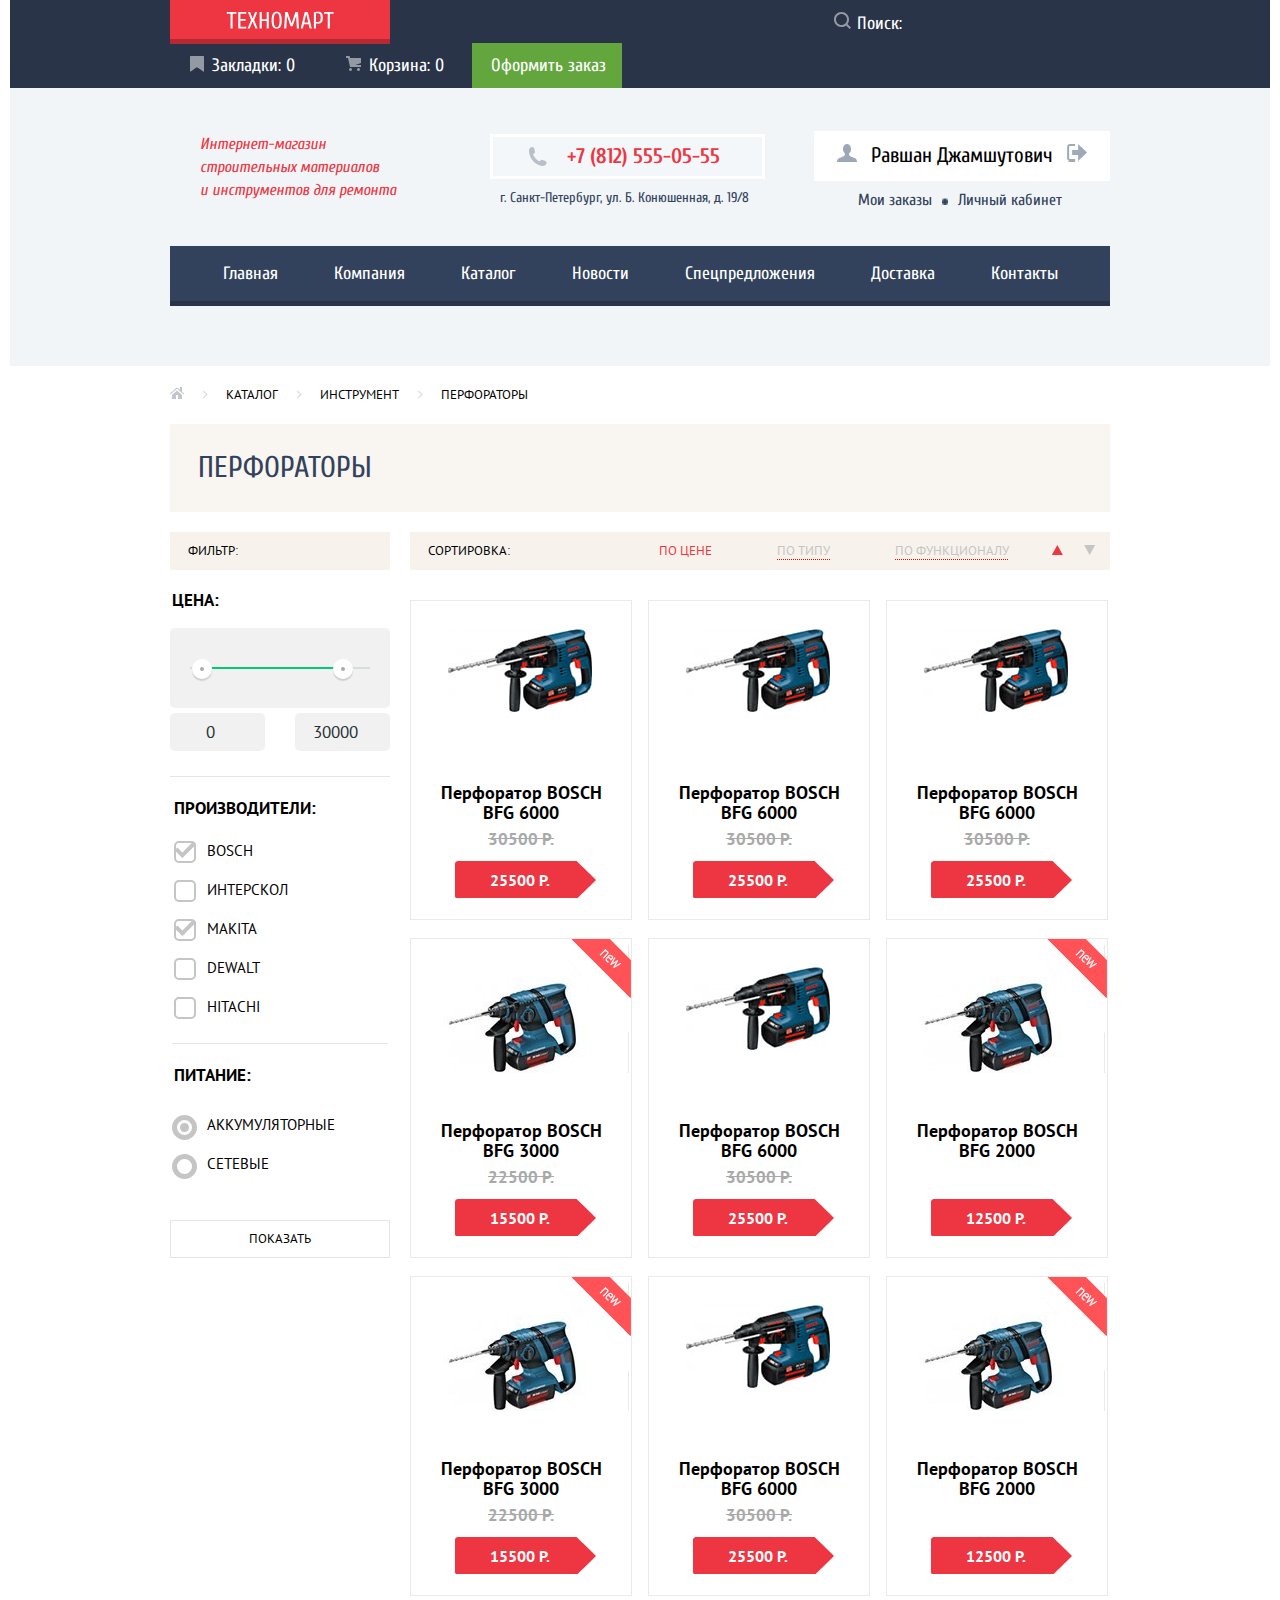
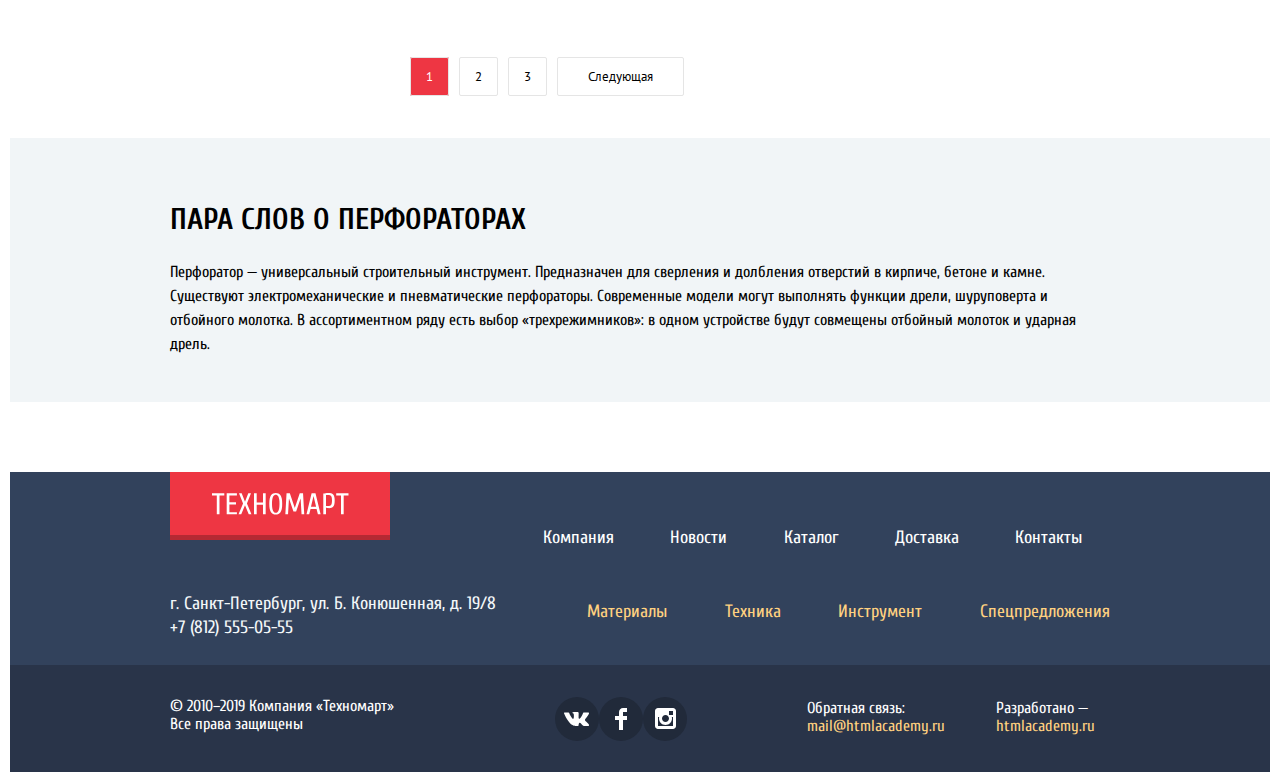
==== commit 020818ca: "finish-2" ====
--- a/catalog.html
+++ b/catalog.html
@@ -370,10 +370,10 @@
             </div>
           </section>
           <ul class="catalog-pagination">
-            <li><a>1</a></li>
+            <li><a class="active">1</a></li>
             <li><a href="#">2</a></li>
             <li><a href="#">3</a></li>
-            <li><a href="#">Следующая</a></li>
+            <li><a class="pagination-next" href="#">Следующая</a></li>
           </ul>
         </section>
       </section>
--- a/css/style.css
+++ b/css/style.css
@@ -20,6 +20,24 @@
   --services-background-color: #F1F5F7;
   --service-button-shadow-color: #405069;
   --footer-center-block-menu: #FFD180;
+  --dark-red: #BA2732;
+  --light-green: #5FBB2D;
+  --dark-green: #367315;
+  --header-login: #3D546F;
+  --light-grey: #C5C5C5;
+  --red-button-bg: #CA2C37;
+  --buy-active: #518534;
+  --modal-bg: #F4F4F4;
+  --modal-button: #F1F1F1;
+  --catalog-heading: #F7F3EC;
+  --filter-hover: #B5B5B5;
+  --filter-button: #E5E5E5;
+  --social-bg: #212A3A;
+  --range-control: #d7dcde;
+  --range-control-green: #00ca74;
+  --range-control-toggle: #ababab;
+  --price-color: #283136;
+  --range-controls: #cfcfcf;
 }
 
 /* Global */
@@ -50,7 +68,7 @@
 }
 a {
   text-decoration: none;
-  color: #fff;
+  color: var(--basic-white);
 }
 img {
   max-width: 100%;
@@ -87,7 +105,7 @@
   display: flex;
   flex-wrap: wrap;
   justify-content: space-between;
-  color: #fffff;
+  color: var(--basic-white);
 }
 
 /*Логотип в верхнем блоке хедера*/
@@ -99,21 +117,26 @@
   margin-top: -9px;
 }
 .header-logo:active {
-  background: #BA2732;
+  background: var(--dark-red);
 }
 /*Поиск в верхнем блоке хедера*/
 .search-form input{
   background-color: var(--dark-header-color);
   border: none;
   padding-top: 15px;
+  padding-left: 28px;
+}
+.search-form input:focus {
+  background-color: var(--basic-white);
 }
 .search-form {
   padding-right: 97px;
   padding-left: 12px;
-}
-.search-form:active {
-  background-color: #FFFFFF;
-  color: #000;
+  position: relative;
+}
+.search-form:focus {
+  background-color: var(--basic-white);
+  color: var(--basic-black);
 }
 .search-form svg:focus {
   fill: rgba(255, 255, 255, 1);
@@ -130,15 +153,17 @@
   padding: 0;
   padding-left: 5px;
   padding-top: 2px;
-}
-.search-button:active,
-.search-form input:active,
-.search-form input:active::placeholder {
-  background-color: #fff;
-  color: #000000;
-}
-.search-button svg {
-  fill: rgba(255, 255, 255, 0.3);
+  position: absolute;
+  top: 10px;
+}
+.search-button:focus,
+.search-form input:focus,
+.search-form input:focus::placeholder {
+  background-color: var(--basic-white);
+  color: var(--basic-black);
+}
+.search-button path {
+  fill: rgba(255, 255, 255, 0.5);
 }
 .search-button svg:active {
   fill: var(--basic-red);
@@ -166,9 +191,7 @@
   padding-right: 28px;
   padding-left: 48px;
 }
-.header-basket:active {
-  color: rgba(255, 255, 255, 0.5);
-}
+
 .header-bookmarks {
   padding-right: 26px;
   padding-left: 42px;
@@ -181,6 +204,7 @@
   height: 16px;
   left: 20px;
   top: 1px;
+  opacity: 0.5;
 }
 .header-basket::before {
   content: "";
@@ -190,6 +214,15 @@
   height: 15px;
   left: 25px;
   top: 1px;
+  opacity: 0.5;
+}
+.header-bookmarks:hover:before,
+.header-basket:hover:before {
+  opacity: 1;
+}
+.header-bookmarks:active,
+.header-basket:active {
+  opacity: 0.5;
 }
 .header-checkout {
   padding: 12px 16px 12px 19px;
@@ -197,7 +230,7 @@
   width: 150px;
 }
 .header-checkout:hover {
-  background-color: #5FBB2D;
+  background-color: var(--light-green);
 }
 /*Центральный блок хедера*/
 .header-central-block-bg {
@@ -220,12 +253,7 @@
   background: var(--button-white);
   border: 3px solid var(--basic-white);
   position: relative;
-
-}
-/*.header-central-block a:active {
-  background: #161D29;
-}*/
-
+}
 .header-description {
   font-style: italic;
   font-size: 16px;
@@ -279,23 +307,16 @@
 }
 .header-login:hover,
 .header-registration:hover {
-  color: #EE3643;
+  color: var(--basic-red);
 }
 .header-login:hover svg {
-  fill: #3D546F;
+  fill: var(--header-login);
 }
 .header-login:active,
 .header-registration:active {
-  color: #C5C5C5;
-}
-/*.header-login::before {
-  content: "";
-  position: absolute;
-  background-image: url("../img/icons/icon-login.png");
-  width: 20px;
-  height: 17px;
-  left: 12px;
-}*/
+  color: var(--light-grey);
+}
+
 .header-registration {
   padding-right: 22px;
   padding-left: 24px;
@@ -314,7 +335,7 @@
   padding: 0;
   list-style: none;
   min-height: 60px;
-  box-shadow: inset 0px -5px 0px #293449;
+  box-shadow: inset 0px -5px 0px var(--dark-header-color);
   box-sizing: border-box;
 
 }
@@ -330,7 +351,7 @@
   padding: 16px auto;
 }
 .header-main-navigation li:hover {
-  background-color: #293449;
+  background-color: var(--dark-header-color);
 }
 .header-main-navigation li:active {
   opacity: 0.5;
@@ -409,10 +430,10 @@
   display: block;
 }
 .red-button-link:hover {
-  background-color: #CA2C37;
+  background-color: var(--red-button-bg);
 }
 .red-button-link:active {
-  background-color: #BA2732;
+  background-color: var(--dark-red);
 }
 .red-button-link-slider {
   margin-left: 24px;
@@ -571,8 +592,12 @@
   height: 183px;
   order: -1;
 }
+.front {
+  position: relative;
+}
 .back {
   display: none;
+  position: absolute;
 }
 .front:hover {
   display: none;
@@ -584,8 +609,8 @@
 }
 .buy {
   padding: 7px 32px 7px 54px;
-  background: #63A63E;
-  box-shadow: inset 0px -3px 0px #367315;
+  background: var(--checkout-color);
+  box-shadow: inset 0px -3px 0px var(--dark-green);
   border-radius: 2px;
   margin-left: 41px;
   font-size: 14px;
@@ -603,16 +628,16 @@
   opacity: 0.5;
 }
 .buy:hover {
-  background: #5FBB2D;
-  box-shadow: inset 0px -3px 0px #367315;
+  background: var(--light-green);
+  box-shadow: inset 0px -3px 0px var(--dark-green);
 }
 .buy:active {
-  background: #518534;
-  box-shadow: inset 0px -3px 0px #367315;
+  background: var(--buy-active);
+  box-shadow: inset 0px -3px 0px var(--dark-green);
 }
 .to-bookmarks {
-  border: 3px solid #63A63E;
-  color: #32425C;
+  border: 3px solid var(--checkout-color);
+  color: var(--light-header-color);
   font-size: 14px;
   text-transform: uppercase;
   margin-left: 41px;
@@ -621,15 +646,15 @@
   font-weight: 400;
 }
 .to-bookmarks:hover {
-  border: 3px solid #32425C;
+  border: 3px solid  var(--light-header-color);
 }
 .to-bookmarks:active {
-  border: 3px solid #32425C;
+  border: 3px solid  var(--light-header-color);
   opacity: 0.5;
 }
 .popular-goods-card-product:hover,
 .popular-producers-item:hover {
-  box-shadow: 0 0 12px #EAEAEA;
+  box-shadow: 0 0 12px var(--popular-goods-card-product-color);
 }
  .popular-goods-card-product h3 {
   font-size: 18px;
@@ -935,10 +960,10 @@
 
 .modal {
   margin: auto;
-  color: #000;
-  background-color: #fff;
-  border-top: 7px solid #EE3643;
-  box-shadow: 0 0 12px #000;
+  color: var(--basic-black);
+  background-color: var(--basic-white);
+  border-top: 7px solid var(--basic-red);
+  box-shadow: 0 0 12px var(--basic-black);
   position: relative;
 }
 .modal p {
@@ -970,7 +995,7 @@
   padding-top: 46px;
   padding-left: 80px;
   padding-right: 80px;
-  background-image: linear-gradient(#ffffff 74%, #F4F4F4 26%);
+  background-image: linear-gradient(var(--basic-white) 74%, var(--modal-bg) 26%);
   position: fixed;
   bottom: 10%;
   left: 30%;
@@ -987,27 +1012,27 @@
 .modal-email-top input {
   padding: 10px;
   margin-top: 10px;
-  border: 2px solid #C5C5C5;
+  border: 2px solid var(--light-grey);
   border-radius: 2px;
 }
 .modal-email-top input::placeholder {
   font-size: 13px;
   line-height: 24;
-  color: #A9A9A9;
+  color: var(--popular-goods-card-product-old-price-color);
 }
 textarea {
   height: 114px;
-  border: 2px solid #C5C5C5;
+  border: 2px solid var(--light-grey);
   border-radius: 2px;
 }
 textarea::placeholder {
   font-size: 13px;
   line-height: 24;
-  color: #A9A9A9;
+  color: var(--popular-goods-card-product-old-price-color);
 }
 .modal .red-button-link {
   font-size: 14px;
-  color: #fff;
+  color: var(--basic-white);
   text-transform: uppercase;
   width: 460px;
   margin-top: 74px;
@@ -1045,7 +1070,7 @@
 .modal-busket-buttons {
   display: flex;
   justify-content: center;
-  background: #F1F1F1;
+  background: var(--modal-button);
   padding-bottom: 39px;
 }
 .modal-busket-buttons .red-button-link {
@@ -1057,8 +1082,8 @@
   margin-right: 10px;
 }
 .modal-busket-buttons .white {
-  background: #FFFFFF;
-  color: #000000;
+  background: var(--basic-white);
+  color: var(--basic-black);
 }
 /* Modal close */
 
@@ -1080,7 +1105,7 @@
   left: 2px;
   width: 19px;
   height: 3px;
-  background-color: #EE3643;
+  background-color: var(--basic-red);
 }
 
 .modal-close::before {
@@ -1120,7 +1145,7 @@
   opacity: 1;
 }
 .header-user:active {
-  color: #000000;
+  color: var(--basic-black);
   opacity: 0.3;
 }
 .header-user-links {
@@ -1131,7 +1156,7 @@
   padding: 0;
 }
 .header-user-links a {
-  color: #32425C;
+  color:  var(--light-header-color);
 }
 .header-user-links li {
   position: relative;
@@ -1141,10 +1166,10 @@
   margin-right: 0;
 }
 .header-user-links a:hover {
-  color: #EE3643;
+  color: var(--basic-red);
 }
 .header-user-links a:active {
-  color: #C5C5C5;
+  color: var(--light-grey);
 }
 .catalog-authorization {
   margin-top: 15px;
@@ -1162,7 +1187,7 @@
 .breadcrumbs a {
   font-size: 13px;
   line-height: 18px;
-  color: #000000;
+  color: var(--basic-black);
   text-transform: uppercase;
 }
 .breadcrumbs li {
@@ -1178,7 +1203,7 @@
 
 /**/
 .catalog {
-  color: #000;
+  color: var(--basic-black);
   display: grid;
   grid-template-columns: 220px 1fr;
   grid-template-rows: 38px 1fr;
@@ -1187,7 +1212,7 @@
 
 }
 .catalog-heading {
-  background: #F7F3EC;
+  background: var(--catalog-heading);
   text-transform: uppercase;
   padding-top: 10px;
   padding-bottom: 10px;
@@ -1233,7 +1258,7 @@
 }
 .direction-left path,
 .direction-right path {
-  fill: #C5C5C5;
+  fill: var(--light-grey);
 }
 .direction-right {
   margin-left: 18px;
@@ -1241,16 +1266,16 @@
 }
 .direction-left:hover path,
 .direction-right:hover path {
-  fill: #000000;
+  fill: var(--basic-black);
 }
 .active {
-  color:  #EE3643;
+  color:  var(--basic-red);
 }
 .active path {
-  fill:  #EE3643;
+  fill:  var(--basic-red);
 }
 .sorting-items {
-  color: #C5C5C5;
+  color: var(--light-grey);
 
   display: flex;
   flex-wrap: wrap;
@@ -1258,7 +1283,7 @@
 }
 .sorting-items:hover,
 .sorting-items:hover .active {
-  color: #000000;
+  color: var(--basic-black);
 }
 .sorting {
   margin-left: 65px;
@@ -1278,7 +1303,7 @@
 }
 .sorting:active {
   background: none;
-  color:  #EE3643;
+  color:  var(--basic-red);
 }
 .sorting.active {
   background: none;
@@ -1301,7 +1326,7 @@
   margin-right: 0;
 }
 .catalog-items .popular-goods-card-product-button {
-  color: #fff;
+  color: var(--basic-white);
 }
 .catalog-filters legend {
   font-weight: bold;
@@ -1325,7 +1350,7 @@
 }
 .range-controls {
   height: 41px;
-  background-color: #f1f1f1;
+  background-color: var(--modal-button);
   border-radius: 5px;
   margin-bottom: 5px;
   padding-top: 39px;
@@ -1335,12 +1360,12 @@
 }
 .range-controls .scale {
   height: 2px;
-  background: #d7dcde;
+  background: var(--range-control);
 }
 .range-controls .bar {
   width: 70%;
   height: 2px;
-  background: #00ca74;
+  background: var(--range-control-green);
 }
 .range-controls .toggle {
   position: absolute;
@@ -1349,10 +1374,10 @@
   width: 4px;
   height: 4px;
   padding: 0;
-  border: 8px solid #ffffff;
-  background-color: #ababab;
+  border: 8px solid var(--basic-white);
+  background-color: var(--range-control-toggle);
   border-radius: 50%;
-  box-shadow: 0 2px 1px 0 #cfcfcf;
+  box-shadow: 0 2px 1px 0 var(--range-controls);
   cursor: pointer;
 }
 .range-controls .toggle-min {
@@ -1374,10 +1399,10 @@
   width: 95px;
   padding: 10px;
   text-align: center;
-  color: #283136;
+  color: var(--price-color);
   border: none;
   border-radius: 5px;
-  background: #f1f1f1;
+  background: var(--modal-button);
   font-family: PT Sans;
   font-size: 17px;
   line-height: 18px;
@@ -1430,16 +1455,17 @@
   top: 0;
   width: 18px;
   height: 18px;
-  border: 2px solid #C5C5C5;
+  border: 2px solid var(--light-grey);
   border-radius: 5px;
 }
 .filter-input-checkbox:checked + label::after {
-  content: "<svg width="23" height="18" viewBox="0 0 23 18" fill="none" xmlns="http://www.w3.org/2000/svg"><path d="M3.44735 6.48604L0.618347 9.31504L8.40135 17.098L22.3333 3.16604L19.5053 0.337036L8.40135 11.439L3.44735 6.48604Z" fill="#C5C5C5"/></svg>";
+  content: "";
   position: absolute;
   top: 0px;
   left: 2px;
   width: 22px;
   height: 17px;
+  background: url("../img/icons/check-mark.svg");
 }
 .filter-input-radio + label::before {
   content: "";
@@ -1448,7 +1474,7 @@
   top: 0;
   width: 15px;
   height: 15px;
-  border: 5px solid #C5C5C5;
+  border: 5px solid var(--light-grey);
   border-radius: 50%;
 }
 .filter-input-radio:checked + label::after {
@@ -1458,14 +1484,14 @@
   left: 8px;
   width: 9px;
   height: 9px;
-  background-color: #C5C5C5;
+  background-color: var(--light-grey);
   border-radius: 50%;
 }
 .filter-input-radio:hover + label::before {
-  border: 5px solid  #B5B5B5;
+  border: 5px solid var(--filter-hover);
 }
 .filter-input-radio:hover + label::after {
-  background-color: #B5B5B5;
+  background-color: var(--filter-hover);
 }
 .filter-input-radio:disabled + label::before,
 .filter-input-radio:disabled + label::after,
@@ -1481,32 +1507,44 @@
   line-height: 18px;
   text-transform: uppercase;
   width: 220px;
-  background: #FFFFFF;
-  border: 1px solid #E5E5E5;
+  background: var(--basic-white);
+  border: 1px solid var(--filter-button);
   box-sizing: border-box;
   padding: auto;
   min-height: 38px;
   cursor: pointer;
 }
 .catalog-pagination {
-  outline: 2px solid red;
   margin-bottom: 59px;
 }
 .catalog-pagination a {
-  outline: 2px solid blue;
-  box-sizing: border-box;
   font-family: PT Sans;
   font-size: 13px;
   line-height: 18px;
-  display: flex;
-  align-items: center;
-  text-align: center;
-  color: #000000;
-}
-
+  color: var(--basic-black);
+  width: 38px;
+  height: 38px;
+  padding: 10px 15px;
+  background: var(--basic-white);
+  border: 1px solid var(--filter-button);
+  box-sizing: border-box;
+  border-radius: 2px;
+  margin-right: 10px;
+
+}
+.catalog-pagination .pagination-next {
+  padding: 10px 30px;
+}
+.catalog-pagination a:active {
+  border: 1px solid var(--basic-red);
+}
+.catalog-pagination .active {
+  background: var(--basic-red);
+  color: var(--basic-white);
+}
 .catalog-description {
-  color: #000000;
-  background: #F1F5F7;
+  color: var(--basic-black);
+  background: var(--services-background-color);
   padding-top: 42px;
   padding-bottom: 46px;
 }
@@ -1519,10 +1557,13 @@
   height: 44px;
   width: 44px;
   border-radius: 50%;
-  background: #212A3A;
+  background: var(--social-bg);
   background-position: center;
+  display: flex;
+  align-items: center;
+  justify-content: center;
 }
 .social-networks a:hover,
 .social-networks a:active {
-  background: #EE3643;;
-}
+  background: var(--basic-red);;
+}
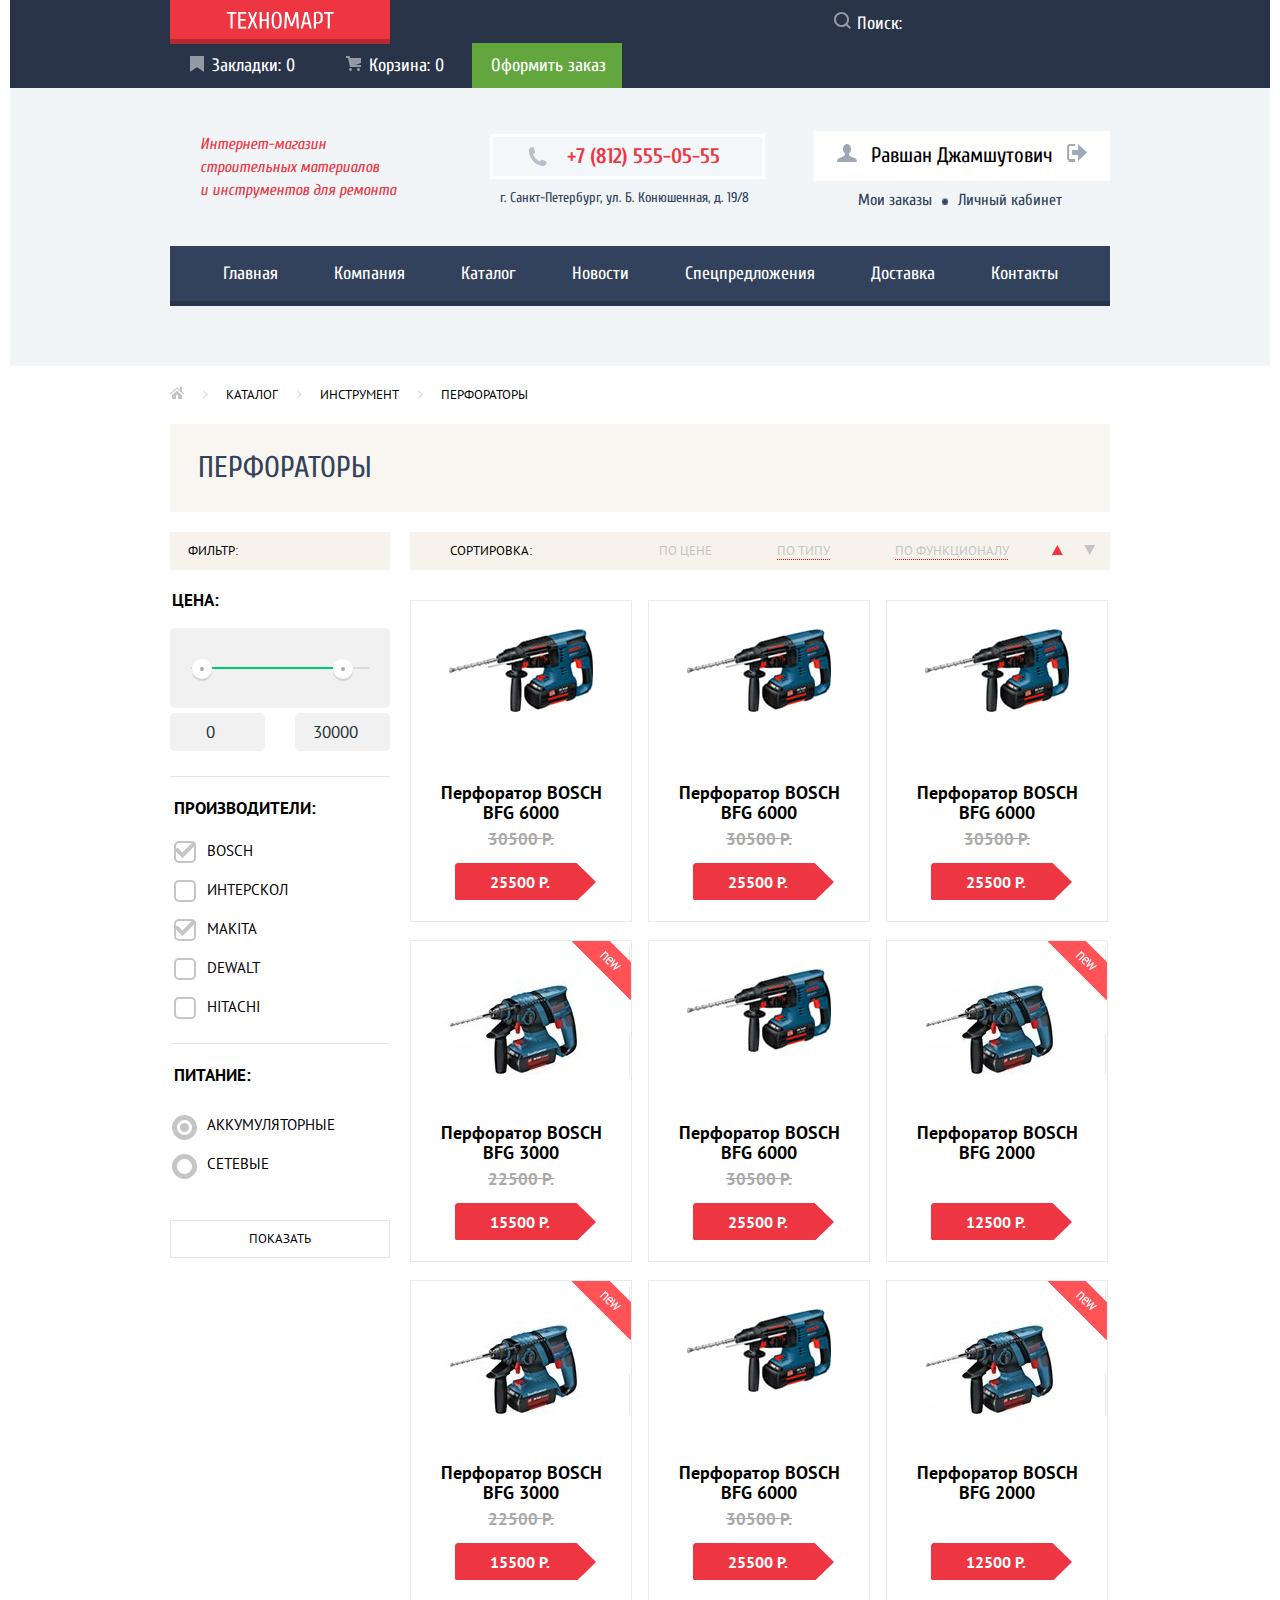
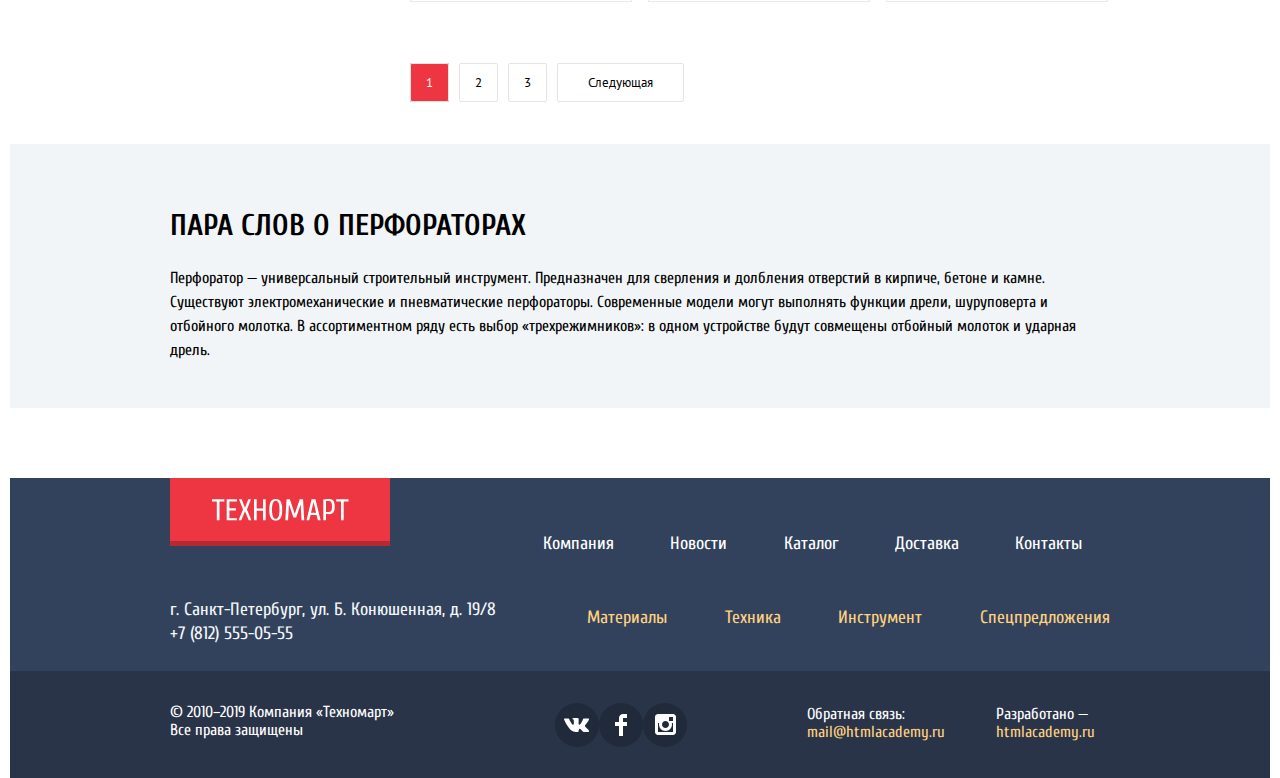
==== commit 5ea25cc8: "new 170321" ====
--- a/catalog.html
+++ b/catalog.html
@@ -23,7 +23,7 @@
       <div class="header-top-block">
         <div class="wrapper">
           <!--Логотип-->
-          <a class="header-logo">
+          <a href="index.html" class="header-logo">
             <div>
               <img src="img/logo-technomart.svg"  width="108" height="18" alt="Логотип «Техномарт»">
             </div>
@@ -101,12 +101,12 @@
       <section class="catalog">
         <h2 class="visually-hidden">Фильтр товаров</h2>
         <div class="catalog-filter catalog-heading">ФИЛЬТР:</div>
-        <ul class="catalog-sorting  catalog-heading">
-          <li>СОРТИРОВКА:</li>
+        <div class="catalog-sorting  catalog-heading">
+          <p>СОРТИРОВКА:</p>
           <ul class="sorting-items">
-            <li class="sorting active">ПО ЦЕНЕ</li>
-            <li class="sorting">ПО ТИПУ</li>
-            <li class="sorting">ПО ФУНКЦИОНАЛУ</li>
+            <li class="sorting active"><a href="#">ПО ЦЕНЕ</a></li>
+            <li class="sorting"><a href="#">ПО ТИПУ</a></li>
+            <li class="sorting"><a href="#">ПО ФУНКЦИОНАЛУ</a></li>
             <li class="catalog-direction">
             <svg class="direction-left active" width="12" height="10" viewBox="0 0 12 10" fill="none" xmlns="http://www.w3.org/2000/svg">
               <path d="M5.66241 10L0.162415 0H11.1624" fill="black"/>
@@ -116,7 +116,7 @@
             </svg>
             </li>
           </ul>
-        </ul>
+        </div>
         <div class="catalog-filters">
           <form class="filter" method="get" action="https://echo.htmlacademy.ru">
             <fieldset class="filter-item">
@@ -195,11 +195,12 @@
                 <div class="popular-goods-card-product-image front">
                   <img src="img/goods/snippet-945.jpg" width="144" height="128" alt="Перфоратор BOSCH BFG 6000">
                 </div>
-
-                <div class="popular-goods-card-product-image back">
-                  <a class="buy" href="#">Купить</a>
-                  <a class="to-bookmarks" href="#">В закладки</a>
-                </div>
+              </a>
+                <div class="popular-goods-card-product-image back">
+                  <a class="buy" href="#">Купить</a>
+                  <a class="to-bookmarks" href="#">В закладки</a>
+                </div>
+              <a href="">
                 <p class="popular-goods-card-product-old-price">
                   <s>30500 Р.</s>
                 </p>
@@ -214,11 +215,12 @@
                 <div class="popular-goods-card-product-image front">
                   <img src="img/goods/snippet-945.jpg" width="144" height="128" alt="Перфоратор BOSCH BFG 6000">
                 </div>
-
-                <div class="popular-goods-card-product-image back">
-                  <a class="buy" href="#">Купить</a>
-                  <a class="to-bookmarks" href="#">В закладки</a>
-                </div>
+              </a>
+                <div class="popular-goods-card-product-image back">
+                  <a class="buy" href="#">Купить</a>
+                  <a class="to-bookmarks" href="#">В закладки</a>
+                </div>
+              <a href="">
                 <p class="popular-goods-card-product-old-price">
                   <s>30500 Р.</s>
                 </p>
@@ -233,11 +235,12 @@
                 <div class="popular-goods-card-product-image front">
                   <img src="img/goods/snippet-945.jpg" width="144" height="128" alt="Перфоратор BOSCH BFG 6000">
                 </div>
-
-                <div class="popular-goods-card-product-image back">
-                  <a class="buy" href="#">Купить</a>
-                  <a class="to-bookmarks" href="#">В закладки</a>
-                </div>
+              </a>
+                <div class="popular-goods-card-product-image back">
+                  <a class="buy" href="#">Купить</a>
+                  <a class="to-bookmarks" href="#">В закладки</a>
+                </div>
+              <a href="">
                 <p class="popular-goods-card-product-old-price">
                   <s>30500 Р.</s>
                 </p>
@@ -252,11 +255,12 @@
                 <div class="popular-goods-card-product-image front">
                   <img src="img/goods/snippet-18927-1.jpg"  width="218" height="128" alt="Перфоратор BOSCH BFG 3000">
                 </div>
-
-                <div class="popular-goods-card-product-image back">
-                  <a class="buy" href="#">Купить</a>
-                  <a class="to-bookmarks" href="#">В закладки</a>
-                </div>
+              </a>
+                <div class="popular-goods-card-product-image back">
+                  <a class="buy" href="#">Купить</a>
+                  <a class="to-bookmarks" href="#">В закладки</a>
+                </div>
+              <a href="">
                 <p class="popular-goods-card-product-old-price">
                   <s>22500 Р.</s>
                 </p>
@@ -271,11 +275,12 @@
                 <div class="popular-goods-card-product-image front">
                   <img src="img/goods/snippet-945.jpg" width="144" height="128" alt="Перфоратор BOSCH BFG 6000">
                 </div>
-
-                <div class="popular-goods-card-product-image back">
-                  <a class="buy" href="#">Купить</a>
-                  <a class="to-bookmarks" href="#">В закладки</a>
-                </div>
+              </a>
+                <div class="popular-goods-card-product-image back">
+                  <a class="buy" href="#">Купить</a>
+                  <a class="to-bookmarks" href="#">В закладки</a>
+                </div>
+              <a href="">
                 <p class="popular-goods-card-product-old-price">
                   <s>30500 Р.</s>
                 </p>
@@ -290,11 +295,12 @@
                 <div class="popular-goods-card-product-image front">
                   <img src="img/goods/snippet-18927-1.jpg"  width="218" height="128" alt="Перфоратор BOSCH BFG 2000">
                 </div>
-
-                <div class="popular-goods-card-product-image back">
-                  <a class="buy" href="#">Купить</a>
-                  <a class="to-bookmarks" href="#">В закладки</a>
-                </div>
+              </a>
+                <div class="popular-goods-card-product-image back">
+                  <a class="buy" href="#">Купить</a>
+                  <a class="to-bookmarks" href="#">В закладки</a>
+                </div>
+              <a href="">
                 <p class="popular-goods-card-product-old-price">
                   <s> </s>
                 </p>
@@ -309,11 +315,12 @@
                 <div class="popular-goods-card-product-image front">
                   <img src="img/goods/snippet-18927-1.jpg"  width="218" height="128" alt="Перфоратор BOSCH BFG 3000">
                 </div>
-
-                <div class="popular-goods-card-product-image back">
-                  <a class="buy" href="#">Купить</a>
-                  <a class="to-bookmarks" href="#">В закладки</a>
-                </div>
+              </a>
+                <div class="popular-goods-card-product-image back">
+                  <a class="buy" href="#">Купить</a>
+                  <a class="to-bookmarks" href="#">В закладки</a>
+                </div>
+              <a href="">
                 <p class="popular-goods-card-product-old-price">
                   <s>22500 Р.</s>
                 </p>
@@ -328,11 +335,12 @@
                 <div class="popular-goods-card-product-image front">
                   <img src="img/goods/snippet-945.jpg" width="144" height="128" alt="Перфоратор BOSCH BFG 6000">
                 </div>
-
-                <div class="popular-goods-card-product-image back">
-                  <a class="buy" href="#">Купить</a>
-                  <a class="to-bookmarks" href="#">В закладки</a>
-                </div>
+              </a>
+                <div class="popular-goods-card-product-image back">
+                  <a class="buy" href="#">Купить</a>
+                  <a class="to-bookmarks" href="#">В закладки</a>
+                </div>
+              <a href="">
                 <p class="popular-goods-card-product-old-price">
                   <s>30500 Р.</s>
                 </p>
@@ -347,11 +355,12 @@
                 <div class="popular-goods-card-product-image front">
                   <img src="img/goods/snippet-18927-1.jpg"  width="218" height="128" alt="Перфоратор BOSCH BFG 2000">
                 </div>
-
-                <div class="popular-goods-card-product-image back">
-                  <a class="buy" href="#">Купить</a>
-                  <a class="to-bookmarks" href="#">В закладки</a>
-                </div>
+              </a>
+                <div class="popular-goods-card-product-image back">
+                  <a class="buy" href="#">Купить</a>
+                  <a class="to-bookmarks" href="#">В закладки</a>
+                </div>
+              <a href="">
                 <p class="popular-goods-card-product-old-price">
                   <s></s>
                 </p>
@@ -362,6 +371,7 @@
             </li>
           </ul>
           <section class="modal modal-busket">
+            <h2 class="visually-hidden">Корзина</h2>
             <p>Товар добавлен в корзину!</p>
             <div class="modal-busket-buttons">
               <button class="red-button-link" type="submit">ОФОРМИТЬ ЗАКАЗ</button>
--- a/css/style.css
+++ b/css/style.css
@@ -573,9 +573,9 @@
   display: flex;
   flex-direction: column;
   flex-wrap: wrap;
+
  }
-
- .popular-goods-card-product-image {
+.popular-goods-card-product-image  {
   order: -1;
   flex-basis: 183px;
   vertical-align: middle;
@@ -583,29 +583,22 @@
   flex-wrap: wrap;
   align-items: start;
   margin-top: 6px;
-  position: relative;
   justify-content: center;
 }
-.front,
-.back {
-  width: 218px;
-  height: 183px;
-  order: -1;
-}
-.front {
-  position: relative;
-}
-.back {
+.popular-goods-card-product-image.front:hover {
   display: none;
   position: absolute;
 }
-.front:hover {
+.popular-goods-card-product-image.back {
   display: none;
-}
-.back:hover {
+  position: absolute;
+}
+.popular-goods-card-product-image.back:hover {
   display: flex;
   flex-wrap: wrap;
   flex-direction: column;
+  top: 30px;
+  position: absolute;
 }
 .buy {
   padding: 7px 32px 7px 54px;
@@ -662,6 +655,7 @@
   color: var(--basic-black);
   max-width: 185px;
   margin: -7px auto 0 auto;
+  order: 0;
  }
 .popular-goods-card-product-old-price {
   font-size: 17px;
@@ -1276,10 +1270,13 @@
 }
 .sorting-items {
   color: var(--light-grey);
-
+  margin: 0;
   display: flex;
   flex-wrap: wrap;
   justify-content: flex-end;
+}
+.sorting-items a {
+  color: var(--light-grey);
 }
 .sorting-items:hover,
 .sorting-items:hover .active {
@@ -1321,6 +1318,7 @@
   box-sizing: border-box;
   margin-right: 16px;
   margin-bottom: 18px;
+  position: relative;
 }
 .catalog-items .popular-goods-card-product:nth-child(3n) {
   margin-right: 0;
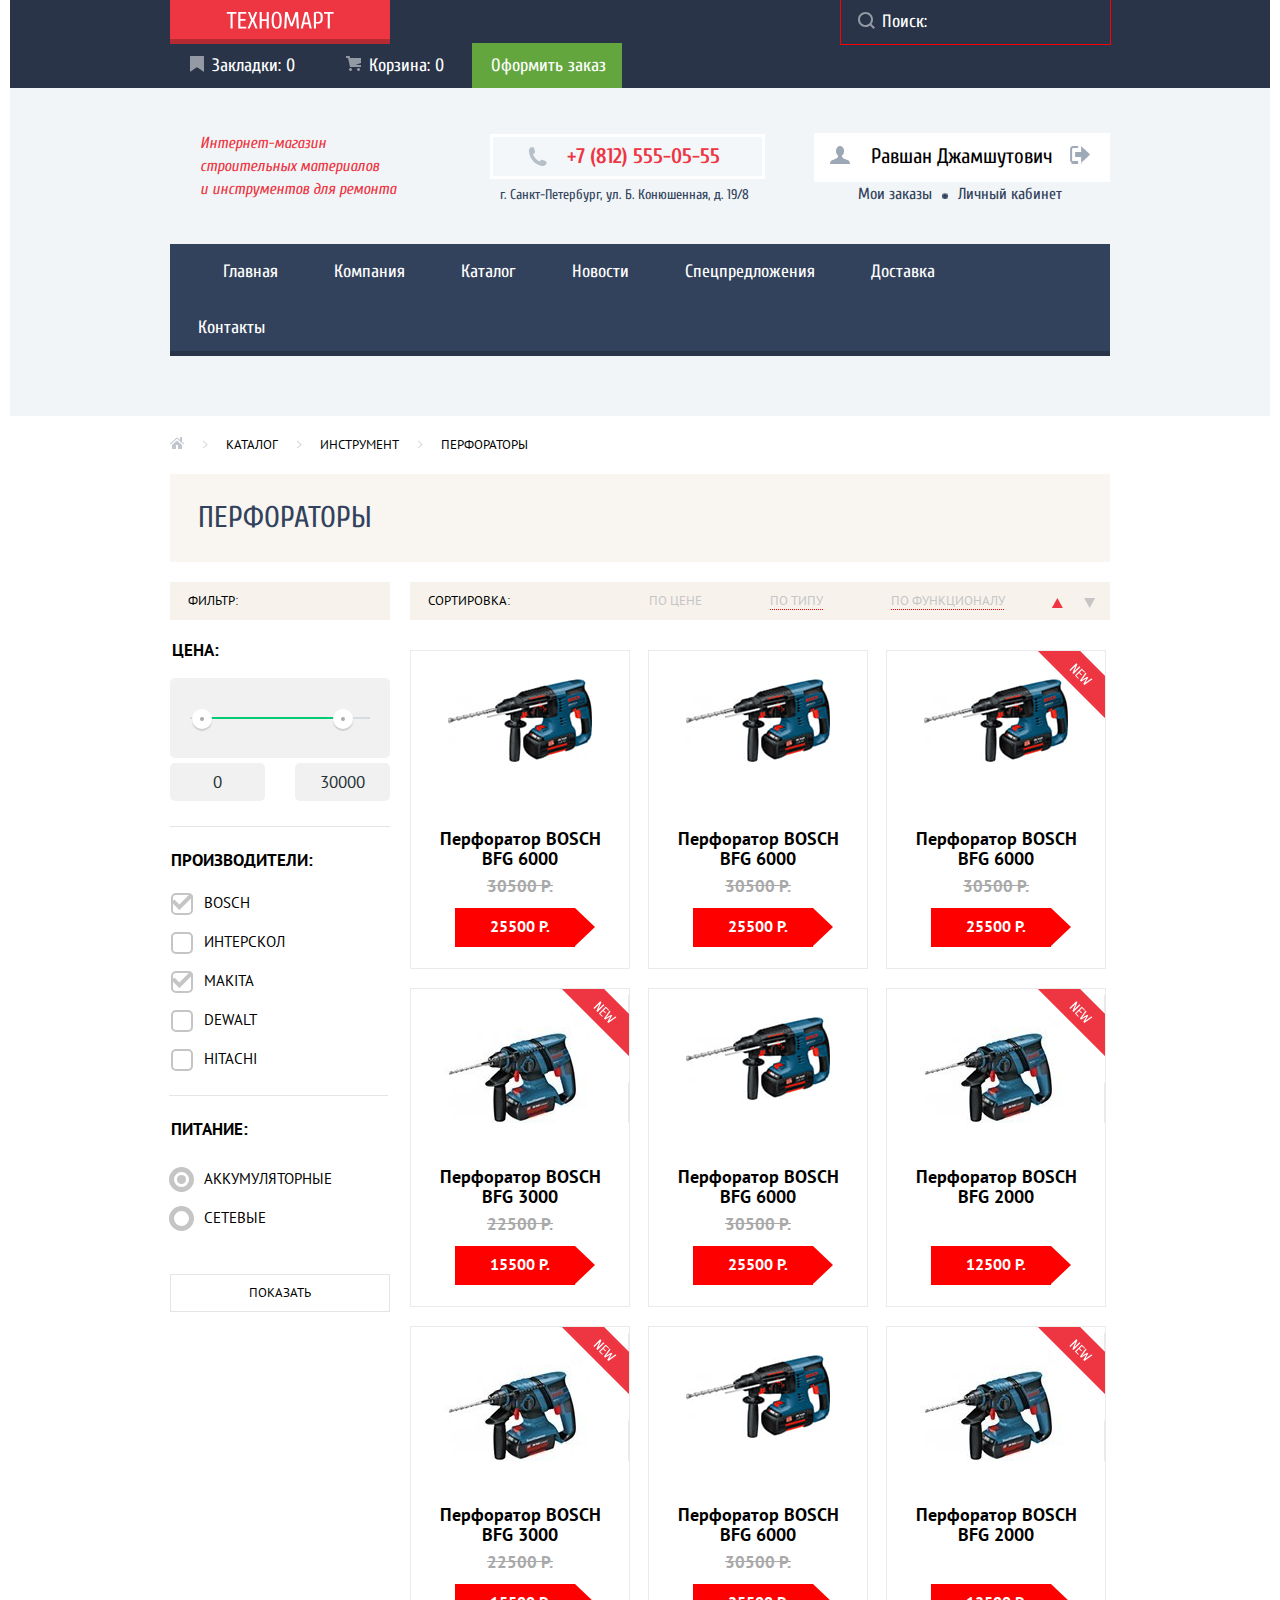
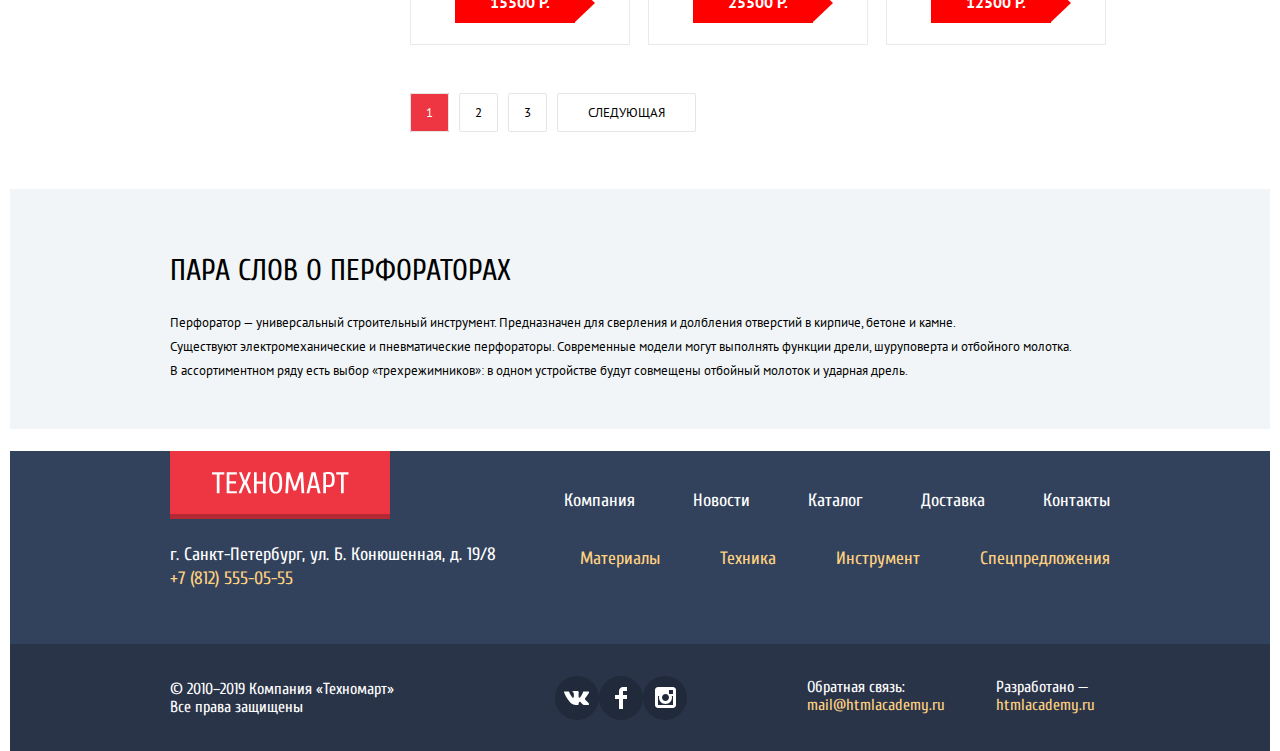
==== commit 4e3b0e01: "14" ====
--- a/catalog.html
+++ b/catalog.html
@@ -59,7 +59,10 @@
             </div>
             <!--Блок авторизации-->
             <div class="header-authorization catalog-authorization">
-              <a class="header-user" href="#">Равшан Джамшутович</a>
+              <div class="authorized-user-block">
+                <a class="header-user" href="#">Равшан Джамшутович</a>
+                <a class="deauthorization" href="#"></a>
+              </div>
               <ul class="header-user-links">
                 <li><a href="#">Мои заказы</a></li>
                 <li><span><img src="img/icons/icon-dot.png" alt="" width="6" height="7"></span></li>
@@ -108,12 +111,12 @@
             <li class="sorting"><a href="#">ПО ТИПУ</a></li>
             <li class="sorting"><a href="#">ПО ФУНКЦИОНАЛУ</a></li>
             <li class="catalog-direction">
-            <svg class="direction-left active" width="12" height="10" viewBox="0 0 12 10" fill="none" xmlns="http://www.w3.org/2000/svg">
+            <a href="#" aria-label="Сортировка по возрастанию"><svg class="direction-left active" width="12" height="10" viewBox="0 0 12 10" fill="none" xmlns="http://www.w3.org/2000/svg">
               <path d="M5.66241 10L0.162415 0H11.1624" fill="black"/>
-            </svg>
-            <svg class="direction-right" width="12" height="10" viewBox="0 0 12 10" fill="none" xmlns="http://www.w3.org/2000/svg">
+            </svg></a>
+            <a href="#" aria-label="Сортировка по убыванию"><svg class="direction-right" width="12" height="10" viewBox="0 0 12 10" fill="none" xmlns="http://www.w3.org/2000/svg">
               <path d="M5.66241 10L0.162415 0H11.1624" fill="black"/>
-            </svg>
+            </svg></a>
             </li>
           </ul>
         </div>
@@ -129,19 +132,19 @@
                           margin-left: 5%
                         "></div>
                       </div>
-                      <div class="toggle toggle-min" tabindex="0" style="
+                      <div aria-label="Уменьшение цены" class="toggle toggle-min" tabindex="0" style="
                         left: 10%
                       "></div>
-                      <div class="toggle toggle-max" tabindex="0" style="
+                      <div aria-label="Увеличение цены" class="toggle toggle-max" tabindex="0" style="
                         left: 74%
                       "></div>
                     </div>
                     <div class="price-controls">
                       <label class="min-price">
-                        <input type="number" name="min-price" value="0">
+                        <input type="text" name="min-price" value="0">
                       </label>
                       <label class="max-price">
-                        <input type="number" name="max-price" value="30000">
+                        <input type="text" name="max-price" value="30000">
                       </label>
                     </div>
                   </div>
@@ -188,186 +191,150 @@
           </form>
         </div>
         <section class="catalog-items">
-          <ul>
+          <ul class="catalog-items-list">
             <li class="popular-goods-card-product">
-              <a href="#">
-                <h3>Перфоратор BOSCH BFG 6000</h3>
-                <div class="popular-goods-card-product-image front">
-                  <img src="img/goods/snippet-945.jpg" width="144" height="128" alt="Перфоратор BOSCH BFG 6000">
-                </div>
-              </a>
-                <div class="popular-goods-card-product-image back">
-                  <a class="buy" href="#">Купить</a>
-                  <a class="to-bookmarks" href="#">В закладки</a>
-                </div>
-              <a href="">
-                <p class="popular-goods-card-product-old-price">
-                  <s>30500 Р.</s>
-                </p>
-                <p class="popular-goods-card-product-button">
-                  25500 Р.
-                </p>
-              </a>
+              <div class="popular-goods-card-product-image-back">
+                <a class="buy" href="#">Купить</a>
+                <a class="to-bookmarks" href="#">В закладки</a>
+              </div>
+              <div class="popular-goods-card-product-image front">
+                <img src="img/goods/snippet-945.jpg" width="144" height="128" alt="Перфоратор BOSCH BFG 6000">
+              </div>
+              <h3>Перфоратор BOSCH BFG 6000</h3>
+              <p class="popular-goods-card-product-old-price">
+                <s>30500 Р.</s>
+              </p>
+              <p class="popular-goods-card-product-button">
+                25500 Р.
+              </p>
             </li>
             <li class="popular-goods-card-product">
-              <a href="#">
-                <h3>Перфоратор BOSCH BFG 6000</h3>
-                <div class="popular-goods-card-product-image front">
-                  <img src="img/goods/snippet-945.jpg" width="144" height="128" alt="Перфоратор BOSCH BFG 6000">
-                </div>
-              </a>
-                <div class="popular-goods-card-product-image back">
-                  <a class="buy" href="#">Купить</a>
-                  <a class="to-bookmarks" href="#">В закладки</a>
-                </div>
-              <a href="">
-                <p class="popular-goods-card-product-old-price">
-                  <s>30500 Р.</s>
-                </p>
-                <p class="popular-goods-card-product-button">
-                  25500 Р.
-                </p>
-              </a>
+              <div class="popular-goods-card-product-image-back">
+                <a class="buy" href="#">Купить</a>
+                <a class="to-bookmarks" href="#">В закладки</a>
+              </div>
+              <div class="popular-goods-card-product-image front">
+                <img src="img/goods/snippet-945.jpg" width="144" height="128" alt="Перфоратор BOSCH BFG 6000">
+              </div>
+              <h3>Перфоратор BOSCH BFG 6000</h3>
+              <p class="popular-goods-card-product-old-price">
+                <s>30500 Р.</s>
+              </p>
+              <p class="popular-goods-card-product-button">
+                25500 Р.
+              </p>
+            </li>
+            <li class="popular-goods-card-product new">
+              <div class="popular-goods-card-product-image-back">
+                <a class="buy" href="#">Купить</a>
+                <a class="to-bookmarks" href="#">В закладки</a>
+              </div>
+              <div class="popular-goods-card-product-image front">
+                <img src="img/goods/snippet-945.jpg" width="144" height="128" alt="Перфоратор BOSCH BFG 6000">
+              </div>
+              <h3>Перфоратор BOSCH BFG 6000</h3>
+              <p class="popular-goods-card-product-old-price">
+                <s>30500 Р.</s>
+              </p>
+              <p class="popular-goods-card-product-button">
+                25500 Р.
+              </p>
+            </li>
+            <li class="popular-goods-card-product new">
+              <div class="popular-goods-card-product-image-back">
+                <a class="buy" href="#">Купить</a>
+                <a class="to-bookmarks" href="#">В закладки</a>
+              </div>
+              <div class="popular-goods-card-product-image front">
+                <img src="img/goods/snippet-18927-1.jpg"  width="218" height="128" alt="Перфоратор BOSCH BFG 3000">
+              </div>
+              <h3>Перфоратор BOSCH BFG 3000</h3>
+              <p class="popular-goods-card-product-old-price">
+                <s>22500 Р.</s>
+              </p>
+              <p class="popular-goods-card-product-button">
+                15500 Р.
+              </p>
             </li>
             <li class="popular-goods-card-product">
-              <a href="#">
-                <h3>Перфоратор BOSCH BFG 6000</h3>
-                <div class="popular-goods-card-product-image front">
-                  <img src="img/goods/snippet-945.jpg" width="144" height="128" alt="Перфоратор BOSCH BFG 6000">
-                </div>
-              </a>
-                <div class="popular-goods-card-product-image back">
-                  <a class="buy" href="#">Купить</a>
-                  <a class="to-bookmarks" href="#">В закладки</a>
-                </div>
-              <a href="">
-                <p class="popular-goods-card-product-old-price">
-                  <s>30500 Р.</s>
-                </p>
-                <p class="popular-goods-card-product-button">
-                  25500 Р.
-                </p>
-              </a>
+              <div class="popular-goods-card-product-image-back">
+                <a class="buy" href="#">Купить</a>
+                <a class="to-bookmarks" href="#">В закладки</a>
+              </div>
+              <div class="popular-goods-card-product-image front">
+                <img src="img/goods/snippet-945.jpg" width="144" height="128" alt="Перфоратор BOSCH BFG 6000">
+              </div>
+              <h3>Перфоратор BOSCH BFG 6000</h3>
+              <p class="popular-goods-card-product-old-price">
+                <s>30500 Р.</s>
+              </p>
+              <p class="popular-goods-card-product-button">
+                25500 Р.
+              </p>
             </li>
             <li class="popular-goods-card-product new">
-              <a href="#">
-                <h3>Перфоратор BOSCH BFG 3000</h3>
-                <div class="popular-goods-card-product-image front">
-                  <img src="img/goods/snippet-18927-1.jpg"  width="218" height="128" alt="Перфоратор BOSCH BFG 3000">
-                </div>
-              </a>
-                <div class="popular-goods-card-product-image back">
-                  <a class="buy" href="#">Купить</a>
-                  <a class="to-bookmarks" href="#">В закладки</a>
-                </div>
-              <a href="">
-                <p class="popular-goods-card-product-old-price">
-                  <s>22500 Р.</s>
-                </p>
-                <p class="popular-goods-card-product-button">
-                  15500 Р.
-                </p>
-              </a>
+              <div class="popular-goods-card-product-image-back">
+                <a class="buy" href="#">Купить</a>
+                <a class="to-bookmarks" href="#">В закладки</a>
+              </div>
+              <div class="popular-goods-card-product-image front">
+                <img src="img/goods/snippet-18927-1.jpg"  width="218" height="128" alt="Перфоратор BOSCH BFG 3000">
+              </div>
+              <h3>Перфоратор BOSCH BFG 2000</h3>
+              <p class="popular-goods-card-product-old-price">
+                <s> </s>
+              </p>
+              <p class="popular-goods-card-product-button">
+                12500 Р.
+              </p>
+            </li>
+            <li class="popular-goods-card-product new">
+              <div class="popular-goods-card-product-image-back">
+                <a class="buy" href="#">Купить</a>
+                <a class="to-bookmarks" href="#">В закладки</a>
+              </div>
+              <div class="popular-goods-card-product-image front">
+                <img src="img/goods/snippet-18927-1.jpg"  width="218" height="128" alt="Перфоратор BOSCH BFG 3000">
+              </div>
+              <h3>Перфоратор BOSCH BFG 3000</h3>
+              <p class="popular-goods-card-product-old-price">
+                <s>22500 Р.</s>
+              </p>
+              <p class="popular-goods-card-product-button">
+                15500 Р.
+              </p>
             </li>
             <li class="popular-goods-card-product">
-              <a href="#">
-                <h3>Перфоратор BOSCH BFG 6000</h3>
-                <div class="popular-goods-card-product-image front">
-                  <img src="img/goods/snippet-945.jpg" width="144" height="128" alt="Перфоратор BOSCH BFG 6000">
-                </div>
-              </a>
-                <div class="popular-goods-card-product-image back">
-                  <a class="buy" href="#">Купить</a>
-                  <a class="to-bookmarks" href="#">В закладки</a>
-                </div>
-              <a href="">
-                <p class="popular-goods-card-product-old-price">
-                  <s>30500 Р.</s>
-                </p>
-                <p class="popular-goods-card-product-button">
-                  25500 Р.
-                </p>
-              </a>
+              <div class="popular-goods-card-product-image-back">
+                <a class="buy" href="#">Купить</a>
+                <a class="to-bookmarks" href="#">В закладки</a>
+              </div>
+              <div class="popular-goods-card-product-image front">
+                <img src="img/goods/snippet-945.jpg" width="144" height="128" alt="Перфоратор BOSCH BFG 6000">
+              </div>
+              <h3>Перфоратор BOSCH BFG 6000</h3>
+              <p class="popular-goods-card-product-old-price">
+                <s>30500 Р.</s>
+              </p>
+              <p class="popular-goods-card-product-button">
+                25500 Р.
+              </p>
             </li>
             <li class="popular-goods-card-product new">
-              <a href="#">
-                <h3>Перфоратор BOSCH BFG 2000</h3>
-                <div class="popular-goods-card-product-image front">
-                  <img src="img/goods/snippet-18927-1.jpg"  width="218" height="128" alt="Перфоратор BOSCH BFG 2000">
-                </div>
-              </a>
-                <div class="popular-goods-card-product-image back">
-                  <a class="buy" href="#">Купить</a>
-                  <a class="to-bookmarks" href="#">В закладки</a>
-                </div>
-              <a href="">
-                <p class="popular-goods-card-product-old-price">
-                  <s> </s>
-                </p>
-                <p class="popular-goods-card-product-button">
-                  12500 Р.
-                </p>
-              </a>
-            </li>
-            <li class="popular-goods-card-product new">
-              <a href="#">
-                <h3>Перфоратор BOSCH BFG 3000</h3>
-                <div class="popular-goods-card-product-image front">
-                  <img src="img/goods/snippet-18927-1.jpg"  width="218" height="128" alt="Перфоратор BOSCH BFG 3000">
-                </div>
-              </a>
-                <div class="popular-goods-card-product-image back">
-                  <a class="buy" href="#">Купить</a>
-                  <a class="to-bookmarks" href="#">В закладки</a>
-                </div>
-              <a href="">
-                <p class="popular-goods-card-product-old-price">
-                  <s>22500 Р.</s>
-                </p>
-                <p class="popular-goods-card-product-button">
-                  15500 Р.
-                </p>
-              </a>
-            </li>
-            <li class="popular-goods-card-product">
-              <a href="#">
-                <h3>Перфоратор BOSCH BFG 6000</h3>
-                <div class="popular-goods-card-product-image front">
-                  <img src="img/goods/snippet-945.jpg" width="144" height="128" alt="Перфоратор BOSCH BFG 6000">
-                </div>
-              </a>
-                <div class="popular-goods-card-product-image back">
-                  <a class="buy" href="#">Купить</a>
-                  <a class="to-bookmarks" href="#">В закладки</a>
-                </div>
-              <a href="">
-                <p class="popular-goods-card-product-old-price">
-                  <s>30500 Р.</s>
-                </p>
-                <p class="popular-goods-card-product-button">
-                  25500 Р.
-                </p>
-              </a>
-            </li>
-            <li class="popular-goods-card-product new">
-              <a href="#">
-                <h3>Перфоратор BOSCH BFG 2000</h3>
-                <div class="popular-goods-card-product-image front">
-                  <img src="img/goods/snippet-18927-1.jpg"  width="218" height="128" alt="Перфоратор BOSCH BFG 2000">
-                </div>
-              </a>
-                <div class="popular-goods-card-product-image back">
-                  <a class="buy" href="#">Купить</a>
-                  <a class="to-bookmarks" href="#">В закладки</a>
-                </div>
-              <a href="">
-                <p class="popular-goods-card-product-old-price">
-                  <s></s>
-                </p>
-                <p class="popular-goods-card-product-button">
-                  12500 Р.
-                </p>
-              </a>
+              <div class="popular-goods-card-product-image-back">
+                <a class="buy" href="#">Купить</a>
+                <a class="to-bookmarks" href="#">В закладки</a>
+              </div>
+              <div class="popular-goods-card-product-image front">
+                <img src="img/goods/snippet-18927-1.jpg"  width="218" height="128" alt="Перфоратор BOSCH BFG 3000">
+              </div>
+              <h3>Перфоратор BOSCH BFG 2000</h3>
+              <p class="popular-goods-card-product-old-price">
+                <s> </s>
+              </p>
+              <p class="popular-goods-card-product-button">
+                12500 Р.
+              </p>
             </li>
           </ul>
           <section class="modal modal-busket">
@@ -391,8 +358,8 @@
     <div class="catalog-description">
       <div class="wrapper">
         <h2>ПАРА СЛОВ О ПЕРФОРАТОРАХ</h2>
-        <p>Перфоратор — универсальный строительный инструмент. Предназначен для сверления и долбления отверстий в кирпиче, бетоне и камне.
-        Существуют электромеханические и пневматические перфораторы. Современные модели могут выполнять функции дрели, шуруповерта и отбойного молотка.
+        <p>Перфоратор — универсальный строительный инструмент. Предназначен для сверления и долбления отверстий в кирпиче, бетоне и камне.<br>
+        Существуют электромеханические и пневматические перфораторы. Современные модели могут выполнять функции дрели, шуруповерта и отбойного молотка.<br>
         В ассортиментном ряду есть выбор «трехрежимников»: в одном устройстве будут совмещены отбойный молоток и ударная дрель.</p>
       </div>
     </div>
@@ -418,9 +385,11 @@
             </ul>
         </div>
         <div class="footer-center-block">
-          <p>г. Санкт-Петербург, ул. Б. Конюшенная, д. 19/8 <br>
-                +7 (812) 555-05-55</p>
-          <ul class="footer-navigation">
+          <div class="footer-contacts">
+            <address>г. Санкт-Петербург, ул. Б. Конюшенная, д. 19/8</address>
+            <a href="tel:+78125550555"> +7 (812) 555-05-55</a>
+          </div>
+          <ul class="footer-navigation-second">
             <li><a href="#">Материалы</a></li>
             <li><a href="#">Техника</a></li>
             <li><a href="#">Инструмент</a></li>
--- a/css/style.css
+++ b/css/style.css
@@ -89,7 +89,10 @@
   display: table;
   clear: both;
 }
-
+address {
+  font-style: normal;
+  font-size: 18px;
+}
 /*Header*/
 
 .header {
@@ -120,26 +123,30 @@
   background: var(--dark-red);
 }
 /*Поиск в верхнем блоке хедера*/
+.search-form {
+  /*padding-right: 97px;
+  padding-left: 12px;*/
+  position: relative;
+  min-width: 269px;
+  outline: 1px solid red;
+}
+.search-button {
+  background-color: var(--dark-header-color);
+  border: none;
+  padding: 0;
+  padding-left: 17px;
+  padding-top: 2px;
+  position: absolute;
+  top: 10px;
+}
+.search-button path {
+  fill: rgba(255, 255, 255, 0.5);
+}
 .search-form input{
   background-color: var(--dark-header-color);
-  border: none;
-  padding-top: 15px;
-  padding-left: 28px;
-}
-.search-form input:focus {
-  background-color: var(--basic-white);
-}
-.search-form {
-  padding-right: 97px;
-  padding-left: 12px;
-  position: relative;
-}
-.search-form:focus {
-  background-color: var(--basic-white);
-  color: var(--basic-black);
-}
-.search-form svg:focus {
-  fill: rgba(255, 255, 255, 1);
+    border: none;
+    padding-top: 13px;
+    padding-left: 41px;
 }
 .search-form input::placeholder {
   background-color: var(--dark-header-color);
@@ -147,25 +154,18 @@
   font-size: 18px;
   color: var(--basic-white);
 }
-.search-button {
-  background-color: var(--dark-header-color);
-  border: none;
-  padding: 0;
-  padding-left: 5px;
-  padding-top: 2px;
-  position: absolute;
-  top: 10px;
-}
+.search-form path:hover {
+  fill: rgba(255, 255, 255, 1);
+}
+.search-form:focus,
 .search-button:focus,
 .search-form input:focus,
 .search-form input:focus::placeholder {
   background-color: var(--basic-white);
   color: var(--basic-black);
-}
-.search-button path {
-  fill: rgba(255, 255, 255, 0.5);
-}
-.search-button svg:active {
+  outline: none;
+}
+.search-button path:focus {
   fill: var(--basic-red);
 }
 /*Юзерменю в верхнем блоке хедера*/
@@ -195,6 +195,9 @@
 .header-bookmarks {
   padding-right: 26px;
   padding-left: 42px;
+}
+.header-bookmarks-added {
+  background-color: #EE3643;
 }
 .header-bookmarks::before {
   content: "";
@@ -216,6 +219,9 @@
   top: 1px;
   opacity: 0.5;
 }
+.header-basket-added{
+  background-color: #EE3643;
+}
 .header-bookmarks:hover:before,
 .header-basket:hover:before {
   opacity: 1;
@@ -241,7 +247,7 @@
   display: grid;
   gap: 20px;
   grid-template-columns: 4fr 4fr 4fr;
-  grid-template-rows: 158px;
+  grid-template-rows: 156px;
   align-items: center;
 }
 .header-central-block .header-login,
@@ -283,7 +289,7 @@
 .contacts-address {
   font-size: 14px;
   margin-top: 5px;
-  padding-top: 10px;
+  padding-top: 7px;
   color: var(--light-header-color);
   margin-left: 10px;
 }
@@ -298,7 +304,7 @@
 .header-authorization .header-registration,
 .header-authorization .header-user {
   color: var(--basic-black);
-  padding-top: 11px;
+  padding-top: 10px;
   padding-bottom: 12px;
 }
 .header-login {
@@ -346,7 +352,9 @@
 .main-navigation li:first-child {
   padding-left: 53px;
 }
-
+.main-navigation li:last-child {
+  padding-right: 56px;
+}
 .main-navigation a {
   padding: 16px auto;
 }
@@ -458,7 +466,7 @@
 .promo-block-item-button {
   display: block;
   width: 122px;
-  height: 28px;
+  min-height: 28px;
   padding-top: 5px;
   margin-top: 14px;
   text-transform: uppercase;
@@ -487,29 +495,15 @@
 .delivery {
   background: var(--delivery)  url(../img/icons/icon-truck.svg) no-repeat 86% 53%;
 }
-.new {
-  /*display: block;
-    width: 98px;
-    min-height: 25px;
-    background-color: var(--basic-red);
-    content: NEW;
-    text-transform: uppercase;
-    font-size: 14px;
-    text-align: center;
-    transform: rotate(45deg);
-    position: absolute;
-    right: -28px;
-    top: 10px;
-    padding-top: 5px;*/
-}
 .new::after {
   content: "";
   position: absolute;
   background-image: url("../img/icons/new-flag.png");
-  width: 60px;
-  height: 59px;
+  width: 70px;
+  height: 70px;
   right: 0;
   top: 0;
+  z-index:99999999;
 }
 /*Популярные товары*/
 
@@ -569,46 +563,61 @@
   overflow: hidden;
   padding-bottom: 21px;
 }
+.popular-goods-card-product:hover .popular-goods-card-product-image-back  {
+  display: flex;
+  flex-wrap: wrap;
+  flex-direction: column;
+  top: 0;
+  left: 0px;
+  position: absolute;
+  background-color: white;
+  width: 100%;
+  min-height: 100px;
+  padding-top: 37px;
+  padding-left: 43px;
+}
 .popular-goods-card-product a {
   display: flex;
   flex-direction: column;
   flex-wrap: wrap;
-
- }
+}
 .popular-goods-card-product-image  {
-  order: -1;
-  flex-basis: 183px;
   vertical-align: middle;
   display: flex;
   flex-wrap: wrap;
   align-items: start;
   margin-top: 6px;
   justify-content: center;
+  min-height: 164px;
 }
 .popular-goods-card-product-image.front:hover {
+  /*display: none;
+  position: absolute;*/
+}
+
+.popular-goods-card-product-image-back {
   display: none;
   position: absolute;
-}
-.popular-goods-card-product-image.back {
-  display: none;
-  position: absolute;
-}
-.popular-goods-card-product-image.back:hover {
-  display: flex;
-  flex-wrap: wrap;
-  flex-direction: column;
-  top: 30px;
-  position: absolute;
+  left: 0;
+  top: 0;
+}
+.popular-goods-card-product-image-back:hover {
+
 }
 .buy {
-  padding: 7px 32px 7px 54px;
+  padding: 10px 7px 10px 22px;
   background: var(--checkout-color);
   box-shadow: inset 0px -3px 0px var(--dark-green);
   border-radius: 2px;
-  margin-left: 41px;
+  font-family: "Cuprum", "Arial", sans-serif;
+  font-style: normal;
+  font-weight: normal;
   font-size: 14px;
+  line-height: 18px;
   text-transform: uppercase;
-  font-weight: 400;
+  max-width: 135px;
+  box-sizing: border-box;
+
 }
 .buy::before {
   content: "";
@@ -617,7 +626,7 @@
   width: 15px;
   height: 15px;
   left: 70px;
-  top: 28%;
+  top: 35%;
   opacity: 0.5;
 }
 .buy:hover {
@@ -631,12 +640,15 @@
 .to-bookmarks {
   border: 3px solid var(--checkout-color);
   color: var(--light-header-color);
+  font-family: "Cuprum", "Arial", sans-serif;
   font-size: 14px;
+  line-height: 18px;
   text-transform: uppercase;
-  margin-left: 41px;
+  max-width: 135px;
+  box-sizing: border-box;
   margin-top: 10px;
   padding: 7px 24px;
-  font-weight: 400;
+
 }
 .to-bookmarks:hover {
   border: 3px solid  var(--light-header-color);
@@ -654,8 +666,7 @@
   line-height: 20px;
   color: var(--basic-black);
   max-width: 185px;
-  margin: -7px auto 0 auto;
-  order: 0;
+  margin: 13px auto 0 auto;
  }
 .popular-goods-card-product-old-price {
   font-size: 17px;
@@ -666,14 +677,22 @@
   min-height: 18px;
 }
 .popular-goods-card-product-button {
-  background: url(../img/red-button.png) no-repeat;
-  width: 141px;
-  height: 30px;
-  padding-top: 7px;
+  width: 120px;
   margin-left: 44px;
-  margin-top: 2px;
   text-align: left;
-  padding-left: 35px;
+  padding: 6px 5px 9px 35px;
+  background-color: red;
+  box-sizing: border-box;
+  position: relative;
+}
+.popular-goods-card-product-button::after {
+  position: absolute;
+  content: "";
+  border-top: 19px solid transparent;
+  border-left: 20px solid red;
+  border-bottom: 19px solid transparent;
+  top: 0;
+  right: -20px;
 }
 /*Популярные производители*/
 .popular-producers {
@@ -727,10 +746,10 @@
 .services-tab::after {
   content: "";
   position: absolute;
-  background-image: url("../img/icons/vertical-shadow.png");
+  background-image: url(../img/icons/vertical-shadow.png);
   width: 10px;
   height: 279px;
-  right: 0;
+  right: -4px;
   top: -40px;
 }
 .services-tab button {
@@ -742,7 +761,7 @@
   padding-left: 22px;
   padding-top: 13px;
   padding-bottom: 18px;
-  width: 100%;
+  width: 102%;
   border: none;
   outline: none;
   text-align: left;
@@ -788,6 +807,7 @@
   color: var(--basic-black);
   display: flex;
   flex-wrap: wrap;
+  margin-bottom: 47px;
 }
 .about-company {
   flex-basis: 460px;
@@ -836,7 +856,7 @@
 
 /*Футер*/
 footer {
-  margin-top: 70px;
+  margin-top: 22px;
 }
 .footer-main-block {
   background-color: var(--light-header-color);
@@ -858,17 +878,30 @@
   width: 179px;
   margin-right: 100px;
 }
-.footer-navigation {
-  display: flex;
-  justify-content: space-between;
+.footer-navigation,
+.footer-navigation-second {
+  display: flex;
+  justify-content: flex-end;
   flex-wrap: wrap;
   padding-left: 0;
   flex: 1 0 30%;
-  margin-top: 30px;
+  margin: 0;
+  margin-top: 32px;
   font-size: 18px;
 }
+.footer-navigation-second li {
+  margin-top: 15px;
+  margin-left: 60px;
+}
 .footer-navigation li {
-  margin: 8px auto;
+  margin-top: 6px;
+  padding: 0px 29px 0;
+}
+.footer-navigation li:last-child {
+  padding-right: 0;
+}
+.footer-navigation li:first-child {
+  padding-left: 0;
 }
 .footer-navigation li:hover {
   text-decoration-line: underline;
@@ -877,6 +910,9 @@
   opacity: 0.5;
   text-decoration: none;
 }
+.footer-center-block {
+  margin-top: 13px;
+}
 .footer-center-block a {
   color: var(--footer-center-block-menu);
   font-size: 18px;
@@ -888,10 +924,6 @@
 footer .main-navigation li:first-child,
 .footer-navigation li:first-child {
   margin-left: 0;
-}
-footer .main-navigation li:last-child,
-.footer-navigation li:last-child {
-  margin-right: 0;
 }
 .footer-center-block p {
   margin: 0;
@@ -899,7 +931,11 @@
   color: var(--button-white);
   margin-right: 91px;
 }
-
+.footer-contacts {
+  display: flex;
+  flex-direction: column;
+  margin-top: 11px;
+}
 .footer-bottom-block {
   background-color: var(--dark-header-color);
   min-height: 107px;
@@ -914,7 +950,7 @@
 .copyright {
   margin: 0;
   line-height: 18px;
-  margin-top: 25px;
+  margin-top: 33px;
 }
 
 .social-networks {
@@ -1032,6 +1068,13 @@
   margin-top: 74px;
   border: none;
 }
+.modal-error {
+  animation: shake 0.6s;
+}
+.modal-show {
+  display: block;
+  animation: bounce 0.6s;
+}
 
 /*modal-busket*/
 .modal-busket {
@@ -1114,31 +1157,37 @@
   padding-left: 54px;
   padding-right: 54px;
 }
+.authorized-user-block {
+  display: flex;
+  flex-direction: row;
+  position: relative;
+}
 .header-user::before {
   content: "";
   position: absolute;
-  background-image: url("../img/icons/icon-man.png");
+  background-image: url(../img/icons/icon-man.png);
   width: 20px;
   height: 18px;
-  left: 20px;
+  left: 13px;
   top: 10px;
   opacity: 0.5;
 }
-.header-user::after {
+.deauthorization::after {
   content: "";
   position: absolute;
-  background-image: url("../img/icons/icon-user.png");
+  background-image: url(../img/icons/icon-user.png);
   width: 20px;
   height: 18px;
   right: 20px;
-  top: 10px;
+  top: 13px;
   opacity: 0.5;
 }
 .header-user:hover:before,
-.header-user:hover:after {
+.deauthorization:hover:after {
   opacity: 1;
 }
-.header-user:active {
+.header-user:active,
+.deauthorization:active {
   color: var(--basic-black);
   opacity: 0.3;
 }
@@ -1146,7 +1195,7 @@
   display: flex;
   flex-wrap: wrap;
   justify-content: center;
-  margin: 7px auto;
+  margin: 0px auto 8px auto;
   padding: 0;
 }
 .header-user-links a {
@@ -1173,7 +1222,7 @@
   flex-wrap: wrap;
   margin: 20px auto;
   padding: 0;
-  font-family: PT Sans;
+  font-family: "PT Sans", "Arial", sans-serif;
   font-size: 13px;
   line-height: 18px;
   text-transform: uppercase;
@@ -1212,7 +1261,7 @@
   padding-bottom: 10px;
   padding-left: 18px;
   padding-right: 14px;
-  font-family: PT Sans;
+  font-family: "PT Sans", "Arial", sans-serif;
   font-size: 13px;
   line-height: 18px;
 }
@@ -1231,7 +1280,9 @@
   margin-bottom: 28px;
   min-height: 38px;
   box-sizing: border-box;
-
+}
+.catalog-sorting p {
+  margin: 0;
 }
 .catalog-filters {
 
@@ -1243,8 +1294,14 @@
   grid-row: 2 / -1;
   grid-column: 2;
 }
+.catalog-items h3 {
+  margin: 8px auto;
+}
 .catalog-direction {
-  padding-left: 42px;
+  padding-left: 46px;
+}
+.catalog-direction .active {
+  margin-top: 6px;
 }
 .direction-left {
   transform: rotate(-180deg);
@@ -1283,7 +1340,7 @@
   color: var(--basic-black);
 }
 .sorting {
-  margin-left: 65px;
+  margin-left: 68px;
   cursor: pointer;
   background-image: linear-gradient(to right, red 50%, transparent 50%);
   background-position: 0 1.3em;
@@ -1307,7 +1364,8 @@
 }
 
 /* Каталог - карточки товара*/
-.catalog-items ul {
+.catalog-items-list,
+.catalog-pagination {
   display: flex;
   flex-wrap: wrap;
   padding: 0;
@@ -1316,9 +1374,11 @@
 }
 .catalog-items .popular-goods-card-product {
   box-sizing: border-box;
-  margin-right: 16px;
-  margin-bottom: 18px;
+  margin-right: 18px;
+  margin-bottom: 19px;
   position: relative;
+  width: 220px;
+
 }
 .catalog-items .popular-goods-card-product:nth-child(3n) {
   margin-right: 0;
@@ -1401,16 +1461,17 @@
   border: none;
   border-radius: 5px;
   background: var(--modal-button);
-  font-family: PT Sans;
+  font-family: "PT Sans", "Arial", sans-serif;
   font-size: 17px;
   line-height: 18px;
 }
 .producers,
 .power-supply {
   border: none;
-  margin-top: 16px;
+  margin-top: 18px;
+  margin-left: -1px;
   padding: 0;
-  font-family: PT Sans;
+  font-family: "PT Sans", "Arial", sans-serif;
   font-size: 15px;
   line-height: 19px;
   text-transform: uppercase;
@@ -1430,7 +1491,7 @@
 .producers li,
 .power-supply li {
   margin-bottom: 20px;
-  font-family: PT Sans;
+  font-family: "PT Sans", "Arial", sans-serif;
   font-size: 15px;
   line-height: 19px;
   text-transform: uppercase;
@@ -1469,7 +1530,7 @@
   content: "";
   position: absolute;
   left: 0px;
-  top: 0;
+  top: -2px;
   width: 15px;
   height: 15px;
   border: 5px solid var(--light-grey);
@@ -1478,7 +1539,7 @@
 .filter-input-radio:checked + label::after {
   content: "";
   position: absolute;
-  top: 8px;
+  top: 6px;
   left: 8px;
   width: 9px;
   height: 9px;
@@ -1500,7 +1561,7 @@
   opacity: 0.4;
 }
 .filter-button {
-  font-family: PT Sans;
+  font-family: "PT Sans", "Arial", sans-serif;
   font-size: 13px;
   line-height: 18px;
   text-transform: uppercase;
@@ -1513,12 +1574,14 @@
   cursor: pointer;
 }
 .catalog-pagination {
-  margin-bottom: 59px;
+  margin-bottom: 65px;
+    margin-top: -14px;
 }
 .catalog-pagination a {
-  font-family: PT Sans;
+  font-family: "PT Sans", "Arial", sans-serif;
   font-size: 13px;
   line-height: 18px;
+  text-transform: uppercase;
   color: var(--basic-black);
   width: 38px;
   height: 38px;
@@ -1550,6 +1613,12 @@
   font-size: 30px;
   line-height: 30px;
   text-transform: uppercase;
+  font-weight: 400;
+}
+.catalog-description p {
+  font-family: "PT Sans", "Arial", sans-serif;
+  font-size: 13px;
+  line-height: 24px;
 }
 .social-networks a {
   height: 44px;
@@ -1565,3 +1634,44 @@
 .social-networks a:active {
   background: var(--basic-red);;
 }
+/* Animations */
+
+@keyframes bounce {
+  0% {
+    transform: translateY(-2000px);
+  }
+
+  70% {
+    transform: translateY(30px);
+  }
+
+  90% {
+    transform: translateY(-10px);
+  }
+
+  100% {
+    transform: translateY(0);
+  }
+}
+
+@keyframes shake {
+  0%,
+  100% {
+    transform: translateX(0);
+  }
+
+  10%,
+  30%,
+  50%,
+  70%,
+  90% {
+    transform: translateX(-10px);
+  }
+
+  20%,
+  40%,
+  60%,
+  80% {
+    transform: translateX(10px);
+  }
+}
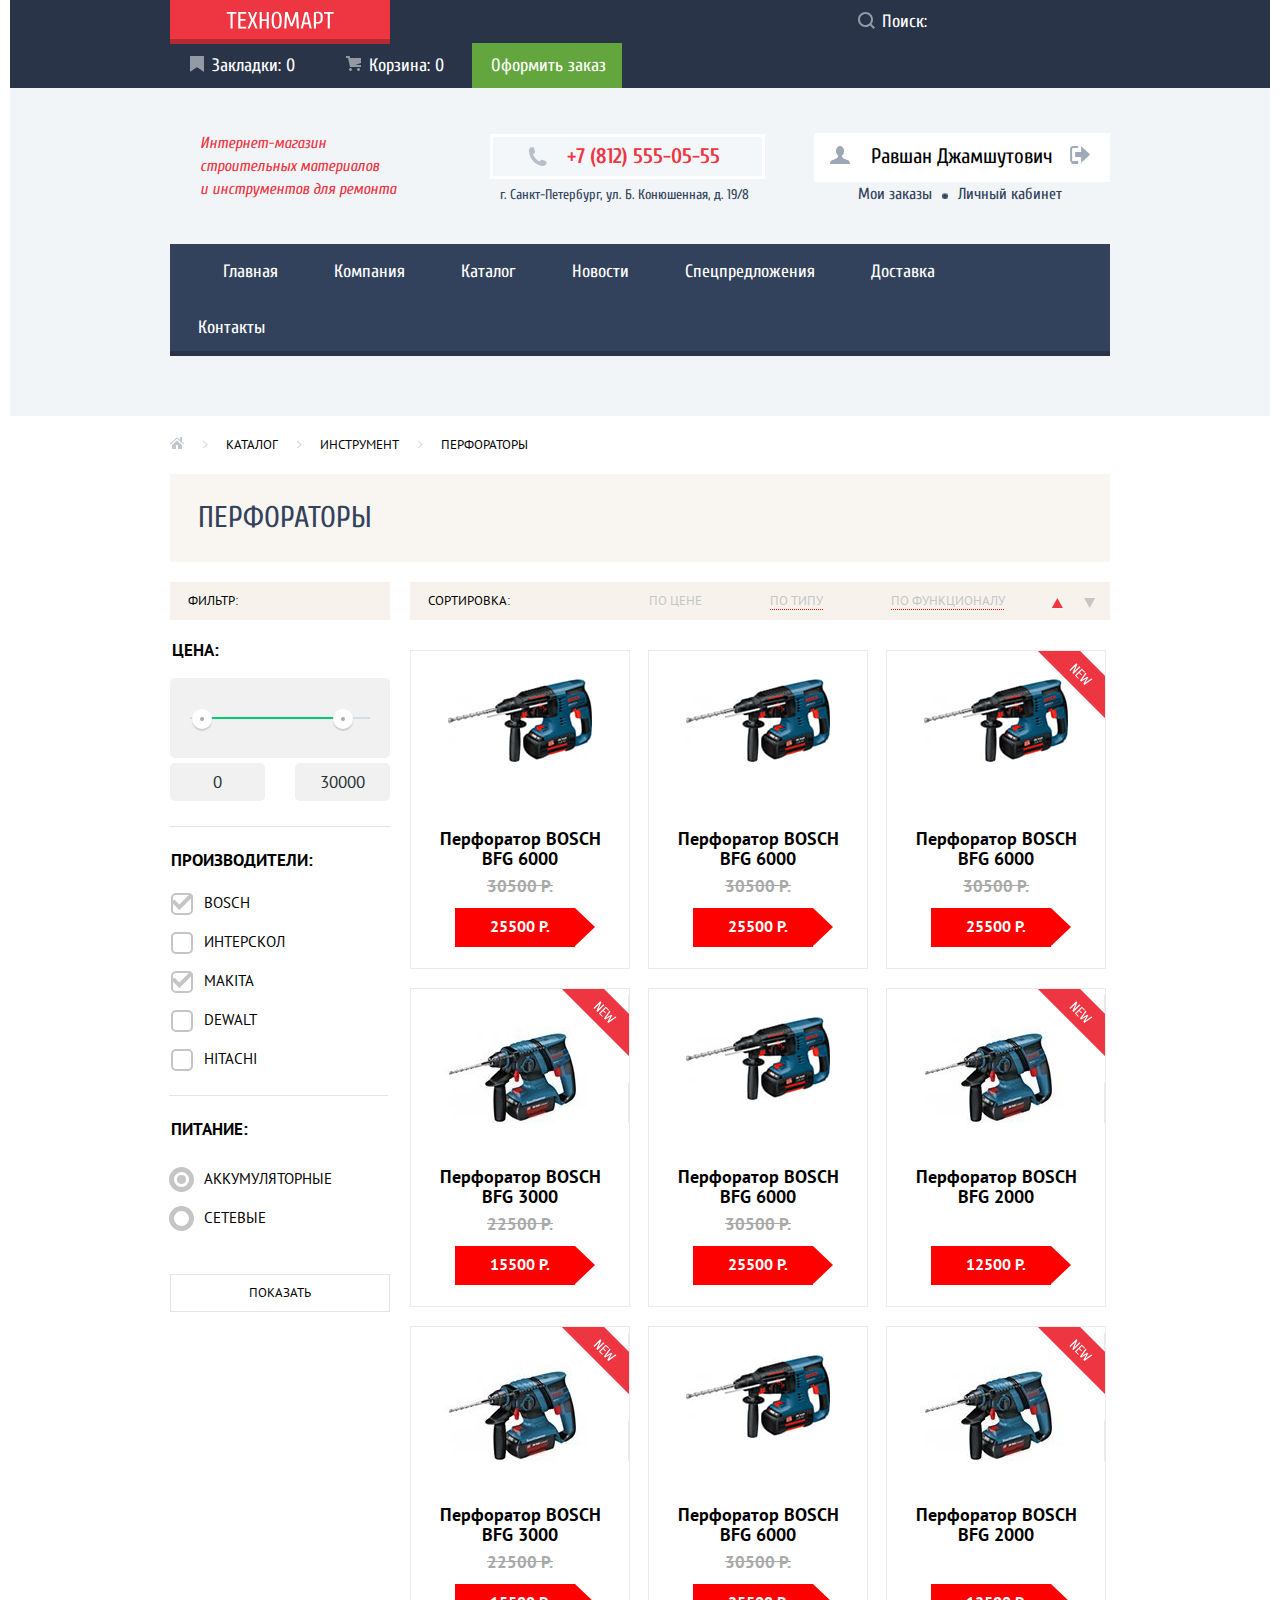
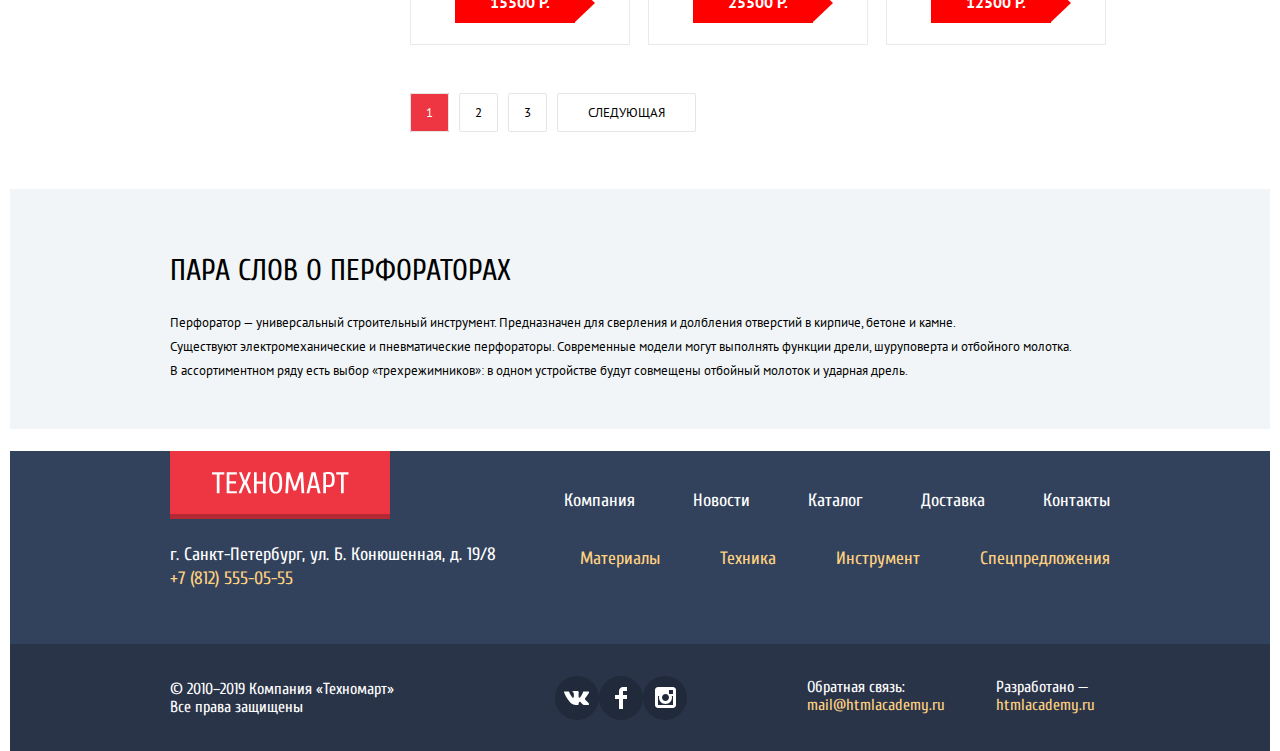
==== commit 8b4cdc65: "24" ====
--- a/catalog.html
+++ b/catalog.html
@@ -30,13 +30,15 @@
           </a>
           <!--Поиск-->
           <form class="search-form" action="search.html" method="GET">
-            <button class="search-button"><svg width="17" height="17" viewBox="0 0 17 17" fill="rgba(255, 255, 255, 0.3)" xmlns="http://www.w3.org/2000/svg">
-              <path fill-rule="evenodd" clip-rule="evenodd" d="M13.458 12.044L17 15.586L15.586 17L12.044 13.458C10.782 14.421 9.21 15 7.5 15C3.35786 15 0 11.6421 0 7.5C0 3.35786 3.35786 0 7.5 0C11.6421 0 15 3.35786 15 7.5C15.0001 9.14309 14.4581 10.7403 13.458 12.044ZM7.5 2C4.467 2 2 4.467 2 7.5C2.00331 10.5362 4.4638 12.9967 7.5 13C10.532 13 13 10.532 13 7.5C13 4.467 10.532 2 7.5 2Z" fill="white"/>
-              </svg></button>
-            <input type="search" name="text" id="search-form" placeholder="Поиск:" required>
-            <label for="search-form">
-              <!--<button class="visually-hidden" type="submit">Найти</button>-->
-            </label>
+            <div class="shape-wrapper">
+              <button class="search-button"><svg class="search-button-img" width="17" height="17" viewBox="0 0 17 17" fill="rgba(255, 255, 255, 0.3)" xmlns="http://www.w3.org/2000/svg">
+                <path fill-rule="evenodd" clip-rule="evenodd" d="M13.458 12.044L17 15.586L15.586 17L12.044 13.458C10.782 14.421 9.21 15 7.5 15C3.35786 15 0 11.6421 0 7.5C0 3.35786 3.35786 0 7.5 0C11.6421 0 15 3.35786 15 7.5C15.0001 9.14309 14.4581 10.7403 13.458 12.044ZM7.5 2C4.467 2 2 4.467 2 7.5C2.00331 10.5362 4.4638 12.9967 7.5 13C10.532 13 13 10.532 13 7.5C13 4.467 10.532 2 7.5 2Z" fill="white"/>
+                </svg></button>
+              <input type="search" name="text" id="search-form" placeholder="Поиск:" required>
+              <label for="search-form">
+                <!--<button class="visually-hidden" type="submit">Найти</button>-->
+              </label>
+            </div>
           </form>
           <ul class="user-navigation">
             <li><a class="header-bookmarks" href="#">Закладки: 0</a></li>
--- a/css/style.css
+++ b/css/style.css
@@ -124,11 +124,9 @@
 }
 /*Поиск в верхнем блоке хедера*/
 .search-form {
-  /*padding-right: 97px;
-  padding-left: 12px;*/
   position: relative;
   min-width: 269px;
-  outline: 1px solid red;
+
 }
 .search-button {
   background-color: var(--dark-header-color);
@@ -145,8 +143,9 @@
 .search-form input{
   background-color: var(--dark-header-color);
     border: none;
-    padding-top: 13px;
     padding-left: 41px;
+    width: 100%;
+    height: 100%;
 }
 .search-form input::placeholder {
   background-color: var(--dark-header-color);
@@ -158,16 +157,26 @@
   fill: rgba(255, 255, 255, 1);
 }
 .search-form:focus,
-.search-button:focus,
+.shape-wrapper:focus-within .search-button,
 .search-form input:focus,
-.search-form input:focus::placeholder {
+.search-form input:focus::placeholder,
+.search-form:focus .search-button path,
+.shape-wrapper:focus-within {
   background-color: var(--basic-white);
   color: var(--basic-black);
   outline: none;
 }
-.search-button path:focus {
-  fill: var(--basic-red);
-}
+.search-form:focus-within .search-button-img {
+  fill: red;
+}
+.shape-wrapper {
+  width: 100%;
+  height: 100%;
+}
+.search-form:focus-within path {
+  fill: red;
+}
+
 /*Юзерменю в верхнем блоке хедера*/
 .user-navigation {
   display: flex;
@@ -315,14 +324,16 @@
 .header-registration:hover {
   color: var(--basic-red);
 }
-.header-login:hover svg {
+.header-login:hover path {
   fill: var(--header-login);
 }
 .header-login:active,
 .header-registration:active {
   color: var(--light-grey);
 }
-
+.header-login:active path {
+  fill: var(--light-grey);
+}
 .header-registration {
   padding-right: 22px;
   padding-left: 24px;
@@ -590,11 +601,6 @@
   justify-content: center;
   min-height: 164px;
 }
-.popular-goods-card-product-image.front:hover {
-  /*display: none;
-  position: absolute;*/
-}
-
 .popular-goods-card-product-image-back {
   display: none;
   position: absolute;
@@ -903,10 +909,12 @@
 .footer-navigation li:first-child {
   padding-left: 0;
 }
-.footer-navigation li:hover {
+.footer-navigation li:hover,
+.footer-navigation-second li:hover {
   text-decoration-line: underline;
 }
-.footer-navigation li:active {
+.footer-navigation li:active,
+.footer-navigation-second li:active {
   opacity: 0.5;
   text-decoration: none;
 }
